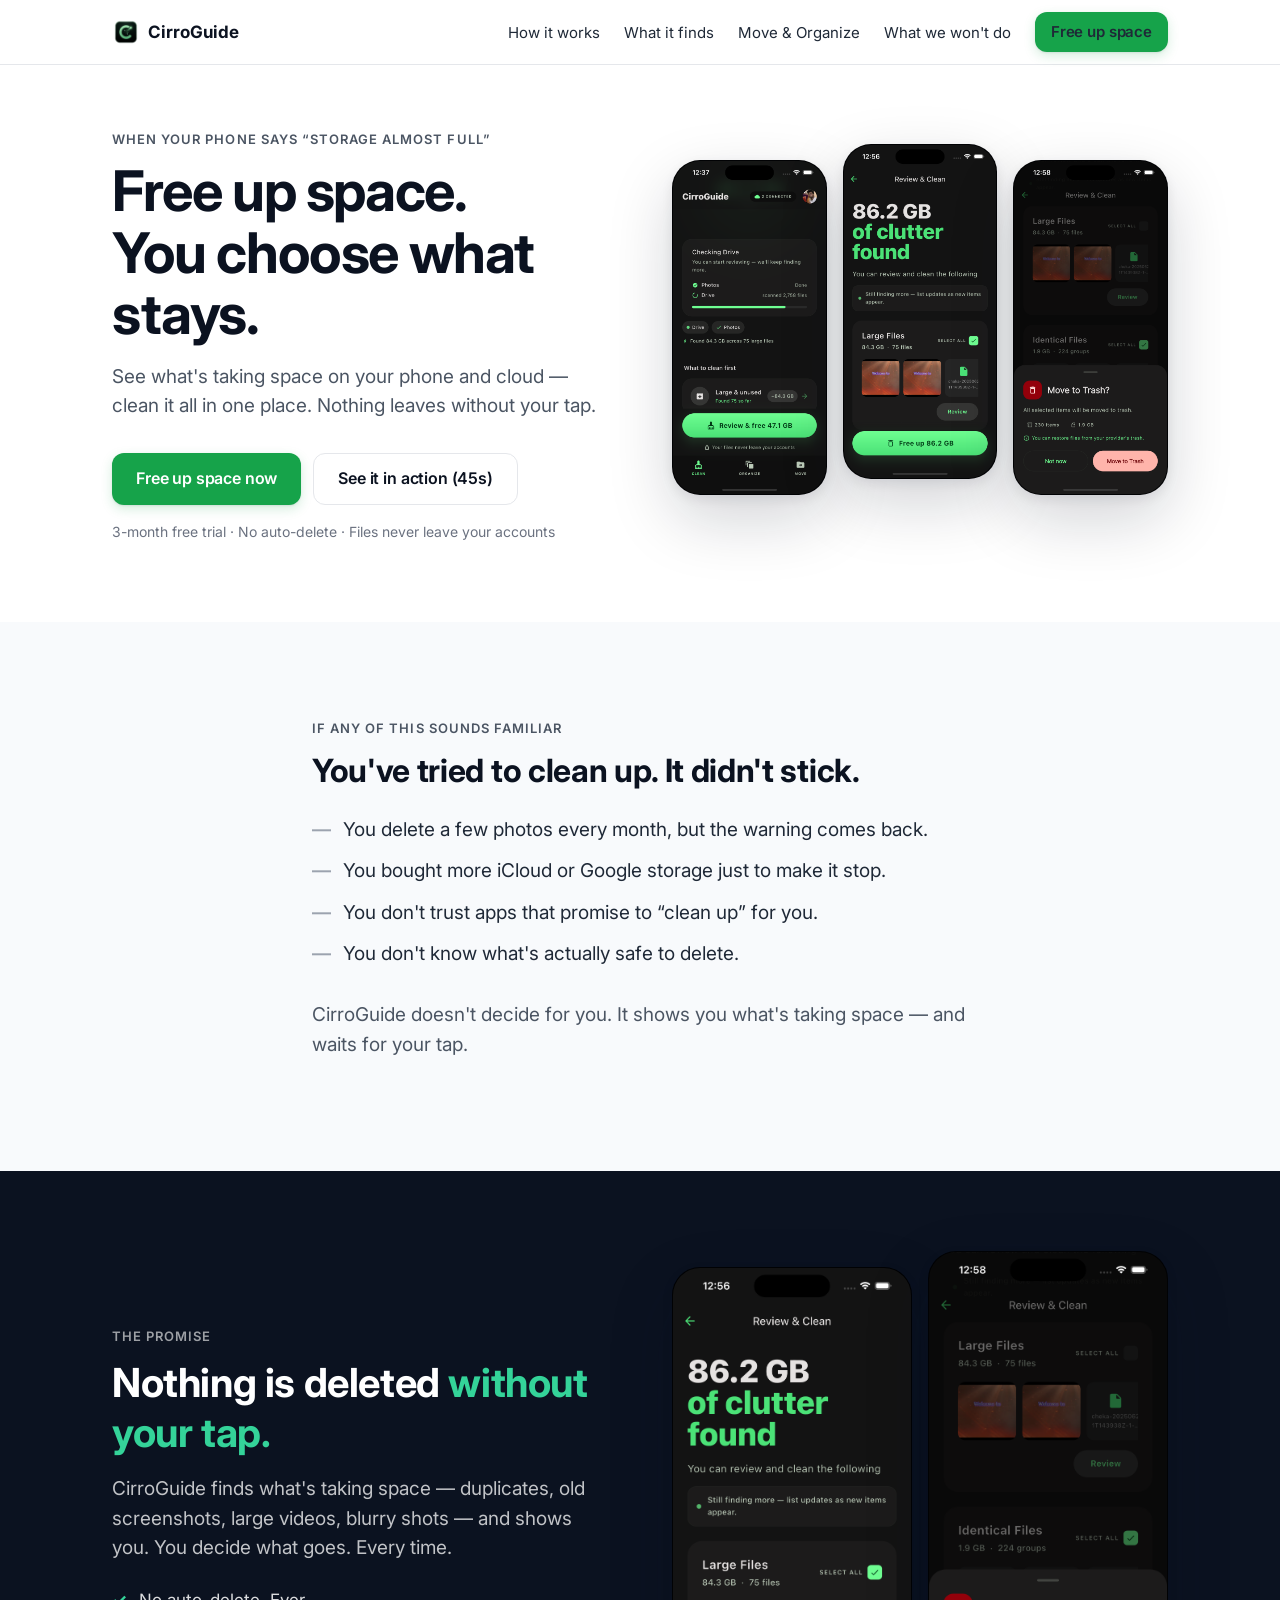
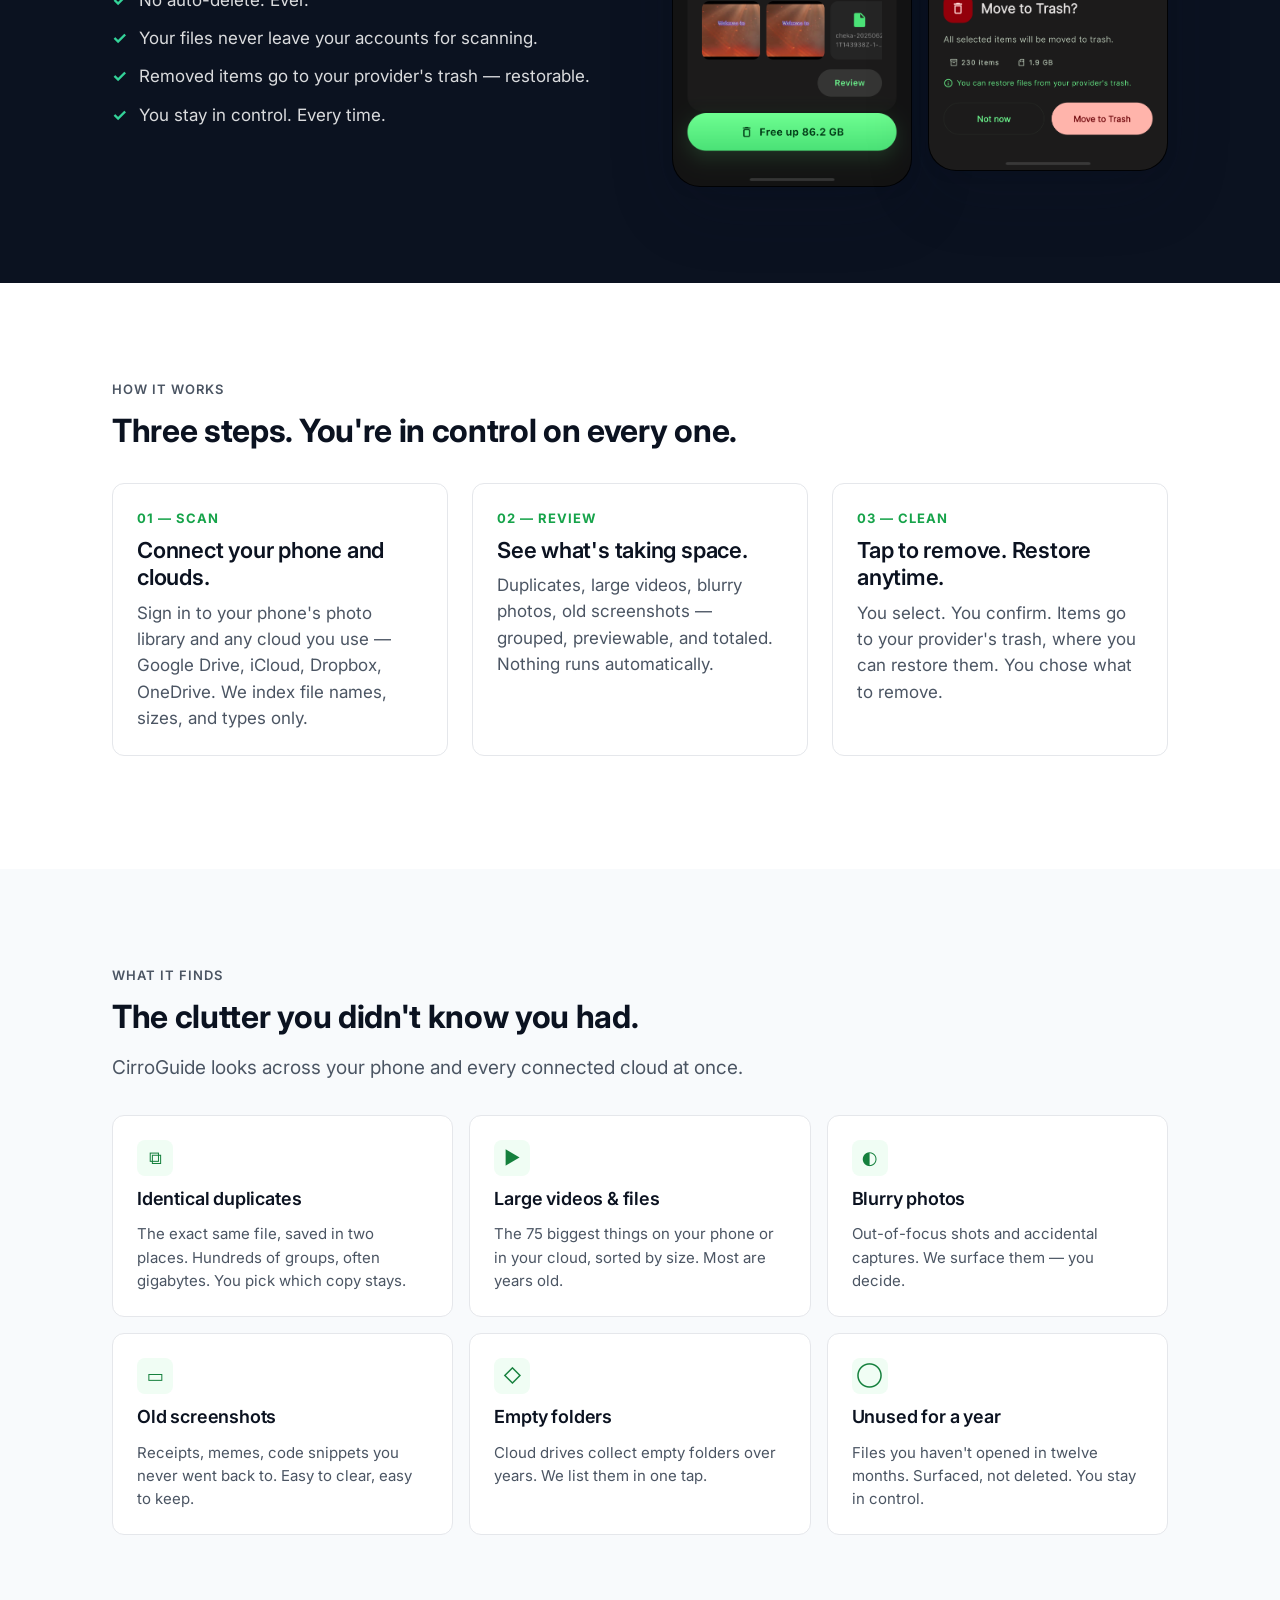
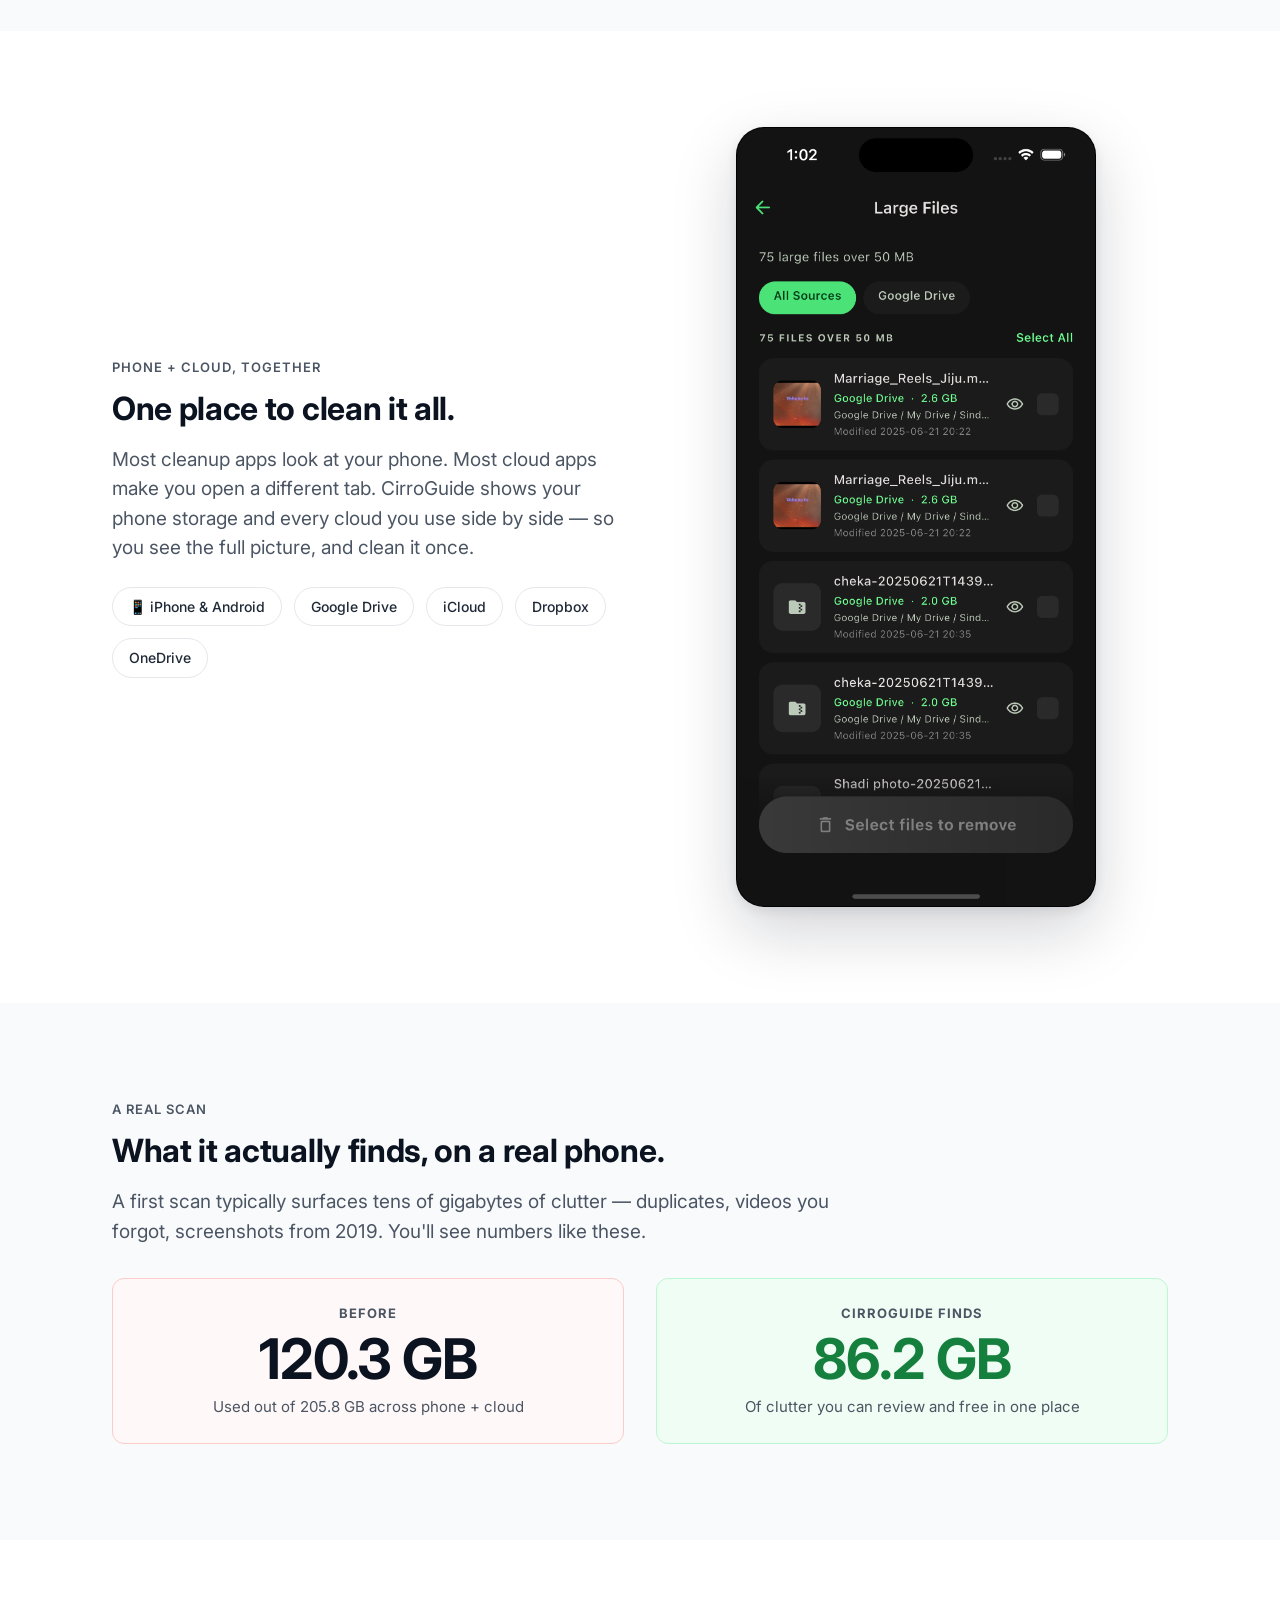
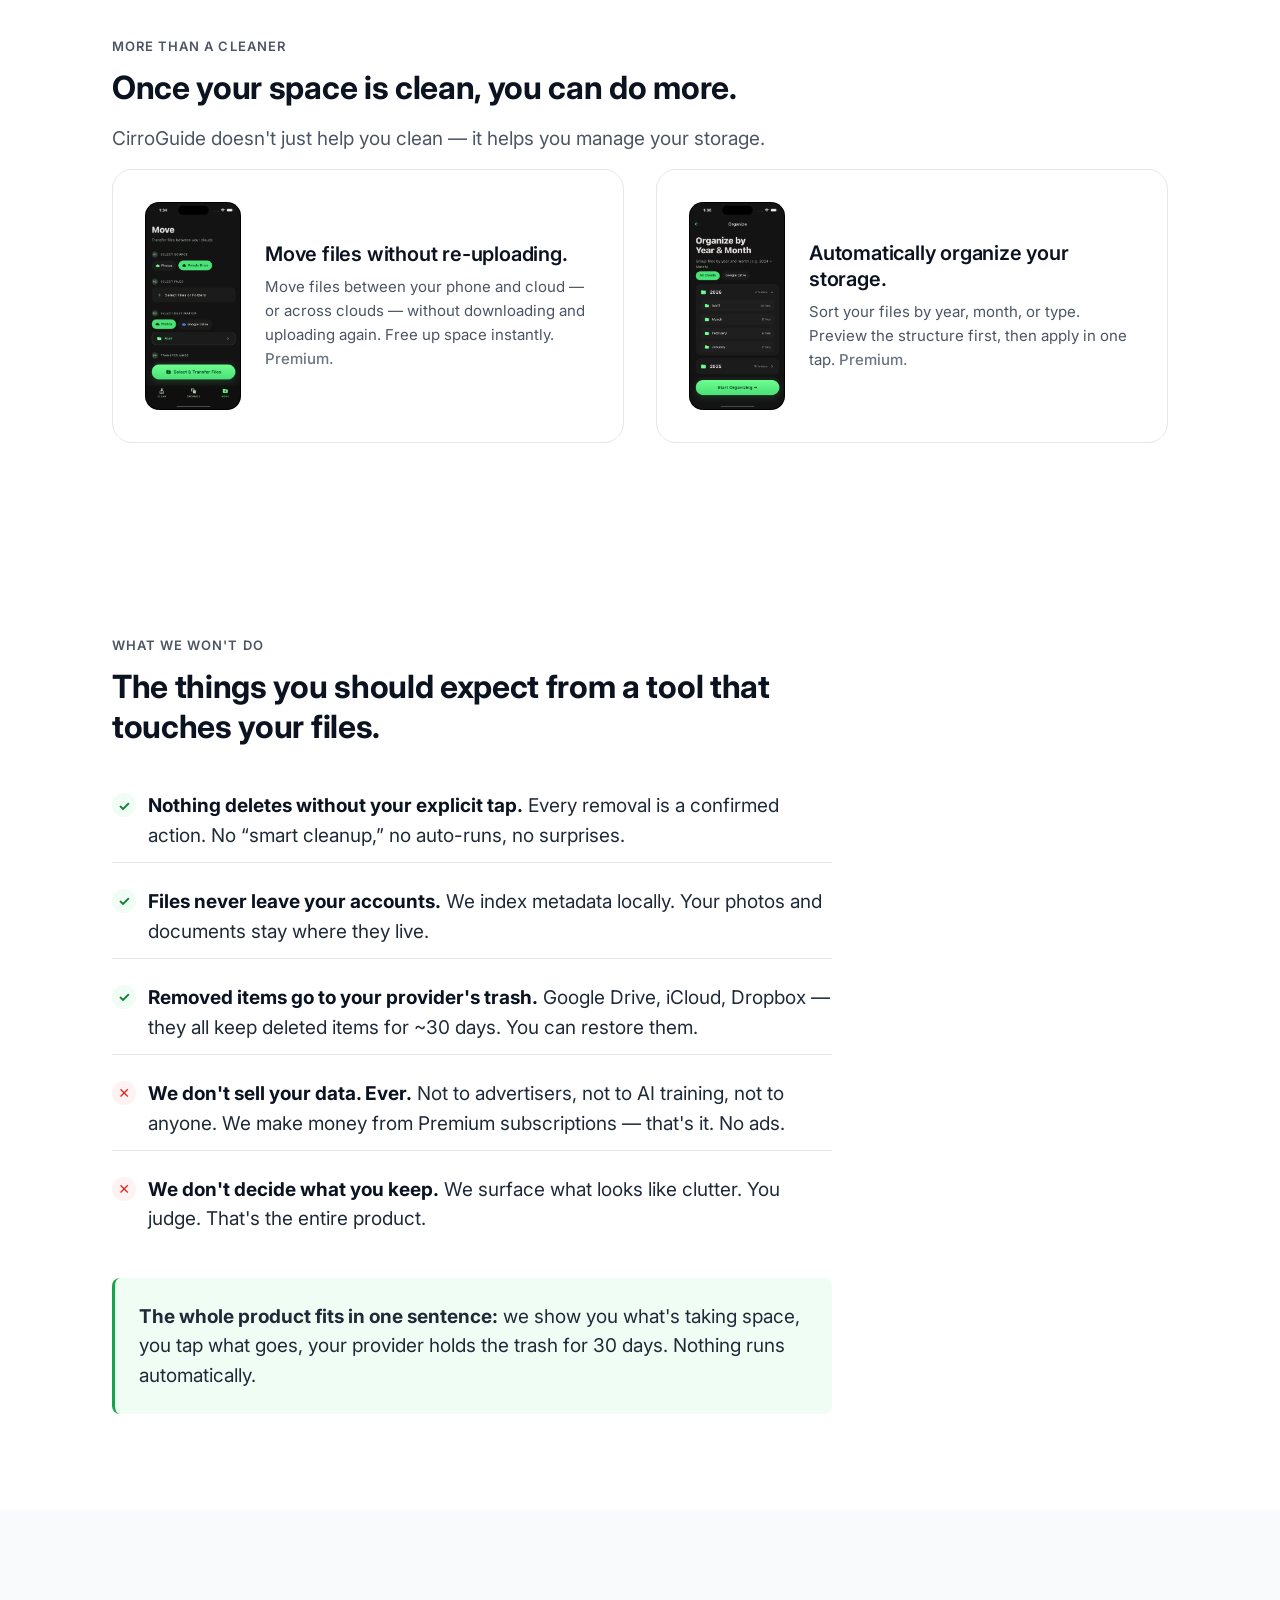
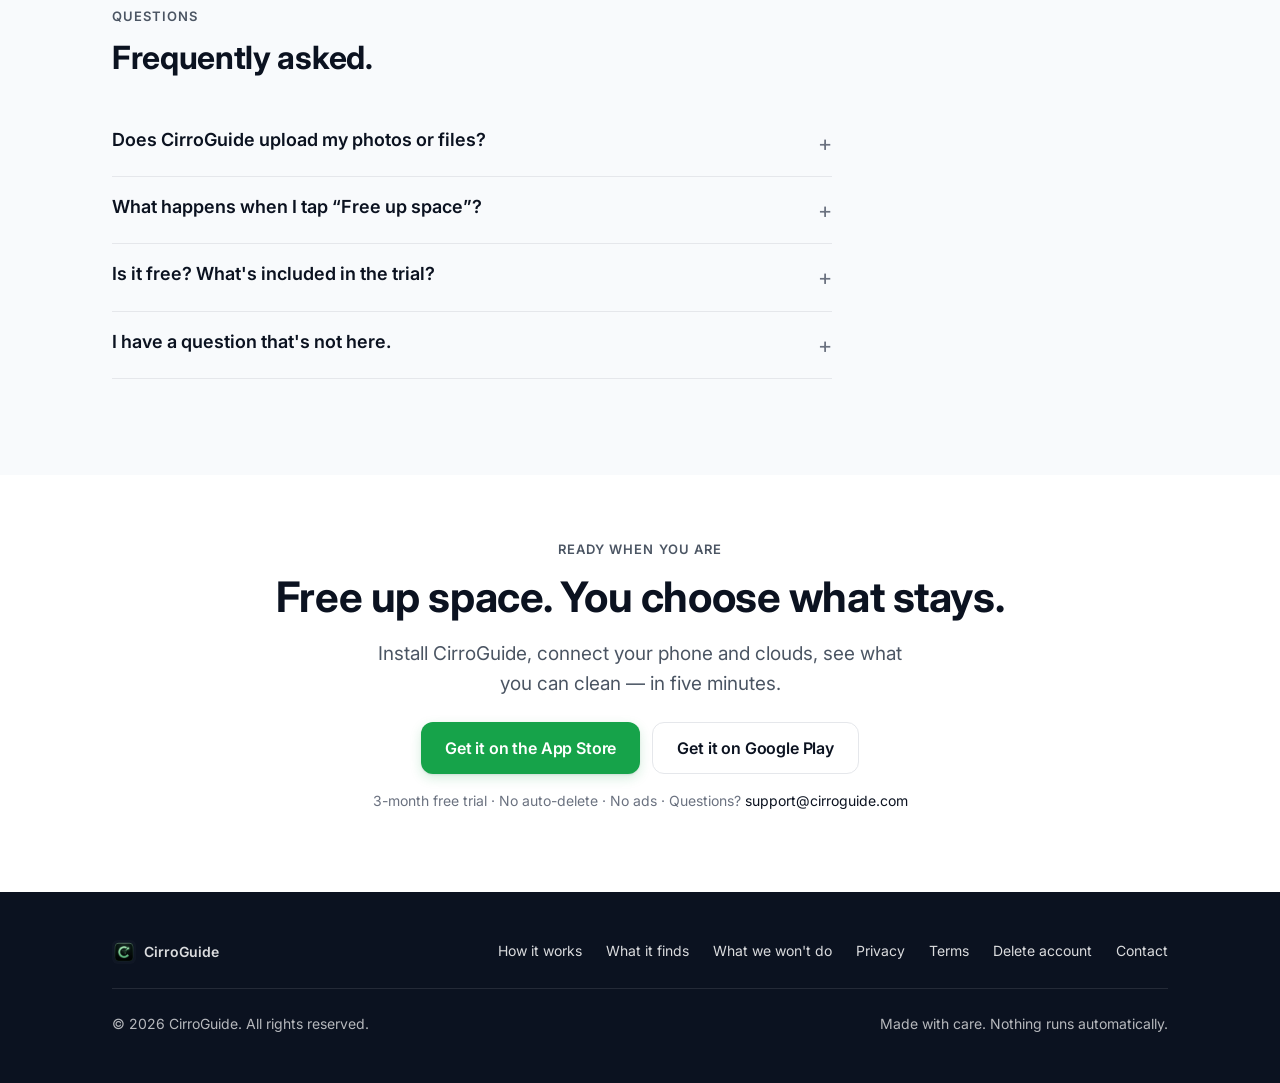
==== index.html @ 8215fea0 "Refine §6.6: lighter, calmer, natural product extension - New heading: 'Once your space is clean, yo" ====
<!DOCTYPE html>
<html lang="en">
<head>
  <meta charset="UTF-8" />
  <meta name="viewport" content="width=device-width, initial-scale=1.0" />
  <title>CirroGuide — Free up space. You choose what stays.</title>
  <meta name="description" content="See what's taking space on your phone and cloud — clean it all in one place. Nothing leaves without your tap." />
  <meta name="theme-color" content="#0B1220" />

  <!-- Open Graph -->
  <meta property="og:title" content="CirroGuide — Free up space. You choose what stays." />
  <meta property="og:description" content="See what's taking space on your phone and cloud — clean it all in one place. Nothing leaves without your tap." />
  <meta property="og:image" content="https://www.cirroguide.com/icon-512.png?v=2" />
  <meta property="og:url" content="https://www.cirroguide.com/" />
  <meta property="og:type" content="website" />
  <meta name="twitter:card" content="summary_large_image" />

  <link rel="icon" type="image/png" href="./icon-512.png?v=2" />
  <link rel="apple-touch-icon" href="./apple-touch-icon.png?v=2" />

  <!-- Fonts: Inter only, with system fallback -->
  <link rel="preconnect" href="https://fonts.googleapis.com" />
  <link rel="preconnect" href="https://fonts.gstatic.com" crossorigin />
  <link rel="stylesheet" href="https://fonts.googleapis.com/css2?family=Inter:wght@400;500;600;700&display=swap" />

  <link rel="stylesheet" href="./styles.css" />
  <link rel="preload" as="image" href="./assets/screens/03_ios_review_clean.png" />
</head>
<body>

  <!-- ============== NAV ============== -->
  <header class="nav">
    <div class="container nav__inner">
      <a href="./" class="nav__brand" aria-label="CirroGuide home">
        <img src="./icon-512.png?v=2" alt="" />
        CirroGuide
      </a>
      <nav aria-label="Primary">
        <ul class="nav__links">
          <li><a href="#how" class="hide-mobile">How it works</a></li>
          <li><a href="#features" class="hide-mobile">What it finds</a></li>            <li><a href="#more" class="hide-mobile">Move &amp; Organize</a></li>          <li><a href="#wontdo" class="hide-mobile">What we won't do</a></li>
          <li><a href="#download" class="btn btn--primary nav__cta">Free up space</a></li>
        </ul>
      </nav>
    </div>
  </header>

  <main>

    <!-- ============== §1 HERO ============== -->
    <section class="section hero">
      <div class="container hero__grid">
        <div class="hero__copy">
          <div class="eyebrow">When your phone says “Storage Almost Full”</div>
          <h1>Free up space.<br />You choose what stays.</h1>
          <p class="hero__sub">See what's taking space on your phone and cloud — clean it all in one place. Nothing leaves without your tap.</p>
          <div class="hero__cta">
            <a href="#download" class="btn btn--primary">Free up space now</a>
            <a href="#how" class="btn btn--ghost">See it in action (45s)</a>
          </div>
          <p class="hero__micro">3-month free trial · No auto-delete · Files never leave your accounts</p>
        </div>

        <div class="phones" aria-hidden="true">
          <div class="phone phone--lift">
            <img src="./assets/screens/01_home_scanning.png" alt="" loading="eager" decoding="async" />
          </div>
          <div class="phone phone--lift2">
            <img src="./assets/screens/03_ios_review_clean.png" alt="" loading="eager" decoding="async" />
          </div>
          <div class="phone phone--lift">
            <img src="./assets/screens/04_ios_confirm_trash.png" alt="" loading="lazy" decoding="async" />
          </div>
        </div>
      </div>
    </section>

    <!-- ============== §2 PROBLEM MIRROR ============== -->
    <section class="section section--tint problem">
      <div class="container read">
        <div class="eyebrow">If any of this sounds familiar</div>
        <h2>You've tried to clean up. It didn't stick.</h2>
        <ul>
          <li>You delete a few photos every month, but the warning comes back.</li>
          <li>You bought more iCloud or Google storage just to make it stop.</li>
          <li>You don't trust apps that promise to “clean up” for you.</li>
          <li>You don't know what's actually safe to delete.</li>
        </ul>
        <p class="lede" style="margin-top: var(--s-8);">CirroGuide doesn't decide for you. It shows you what's taking space — and waits for your tap.</p>
      </div>
    </section>

    <!-- ============== §3 PROMISE (DARK) ============== -->
    <section class="section section--dark promise">
      <div class="container promise__grid">
        <div>
          <div class="eyebrow" style="color: rgba(255,255,255,.6);">The promise</div>
          <h2>Nothing is deleted <span class="accent">without your tap.</span></h2>
          <p class="lede" style="color: rgba(255,255,255,.75);">CirroGuide finds what's taking space — duplicates, old screenshots, large videos, blurry shots — and shows you. You decide what goes. Every time.</p>
          <ul class="promise__list">
            <li>No auto-delete. Ever.</li>
            <li>Your files never leave your accounts for scanning.</li>
            <li>Removed items go to your provider's trash — restorable.</li>
            <li>You stay in control. Every time.</li>
          </ul>
        </div>
        <div class="phones" aria-hidden="true" style="grid-template-columns: 1fr 1fr;">
          <div class="phone">
            <img src="./assets/screens/03_ios_review_clean.png" alt="" loading="lazy" decoding="async" />
          </div>
          <div class="phone phone--lift">
            <img src="./assets/screens/04_ios_confirm_trash.png" alt="" loading="lazy" decoding="async" />
          </div>
        </div>
      </div>
    </section>

    <!-- ============== §4 HOW IT WORKS ============== -->
    <section class="section" id="how">
      <div class="container">
        <div class="read">
          <div class="eyebrow">How it works</div>
          <h2>Three steps. You're in control on every one.</h2>
        </div>
        <ol class="steps" style="list-style: none; padding: 0;">
          <li class="step">
            <div class="step__num">01 — SCAN</div>
            <h3>Connect your phone and clouds.</h3>
            <p>Sign in to your phone's photo library and any cloud you use — Google Drive, iCloud, Dropbox, OneDrive. We index file names, sizes, and types only.</p>
          </li>
          <li class="step">
            <div class="step__num">02 — REVIEW</div>
            <h3>See what's taking space.</h3>
            <p>Duplicates, large videos, blurry photos, old screenshots — grouped, previewable, and totaled. Nothing runs automatically.</p>
          </li>
          <li class="step">
            <div class="step__num">03 — CLEAN</div>
            <h3>Tap to remove. Restore anytime.</h3>
            <p>You select. You confirm. Items go to your provider's trash, where you can restore them. You chose what to remove.</p>
          </li>
        </ol>
      </div>
    </section>

    <!-- ============== §5 WHAT IT FINDS ============== -->
    <section class="section section--tint" id="features">
      <div class="container">
        <div class="read">
          <div class="eyebrow">What it finds</div>
          <h2>The clutter you didn't know you had.</h2>
          <p class="lede">CirroGuide looks across your phone and every connected cloud at once.</p>
        </div>
        <div class="features">
          <div class="feature">
            <div class="feature__icon" aria-hidden="true">⧉</div>
            <h3>Identical duplicates</h3>
            <p>The exact same file, saved in two places. Hundreds of groups, often gigabytes. You pick which copy stays.</p>
          </div>
          <div class="feature">
            <div class="feature__icon" aria-hidden="true">▶</div>
            <h3>Large videos &amp; files</h3>
            <p>The 75 biggest things on your phone or in your cloud, sorted by size. Most are years old.</p>
          </div>
          <div class="feature">
            <div class="feature__icon" aria-hidden="true">◐</div>
            <h3>Blurry photos</h3>
            <p>Out-of-focus shots and accidental captures. We surface them — you decide.</p>
          </div>
          <div class="feature">
            <div class="feature__icon" aria-hidden="true">▭</div>
            <h3>Old screenshots</h3>
            <p>Receipts, memes, code snippets you never went back to. Easy to clear, easy to keep.</p>
          </div>
          <div class="feature">
            <div class="feature__icon" aria-hidden="true">◇</div>
            <h3>Empty folders</h3>
            <p>Cloud drives collect empty folders over years. We list them in one tap.</p>
          </div>
          <div class="feature">
            <div class="feature__icon" aria-hidden="true">◯</div>
            <h3>Unused for a year</h3>
            <p>Files you haven't opened in twelve months. Surfaced, not deleted. You stay in control.</p>
          </div>
        </div>
      </div>
    </section>

    <!-- ============== §6 ONE PLACE ============== -->
    <section class="section" id="oneplace">
      <div class="container oneplace__grid">
        <div>
          <div class="eyebrow">Phone + cloud, together</div>
          <h2>One place to clean it all.</h2>
          <p class="lede">Most cleanup apps look at your phone. Most cloud apps make you open a different tab. CirroGuide shows your phone storage and every cloud you use side by side — so you see the full picture, and clean it once.</p>
          <ul class="providers" aria-label="Supported providers">
            <li>📱 iPhone &amp; Android</li>
            <li>Google Drive</li>
            <li>iCloud</li>
            <li>Dropbox</li>
            <li>OneDrive</li>
          </ul>
        </div>
        <div class="phone" style="max-width: 360px; margin: 0 auto;">
          <img src="./assets/screens/06_ios_large_files.png" alt="CirroGuide showing large files across Google Drive and other sources" loading="lazy" decoding="async" />
        </div>
      </div>
    </section>

    <!-- ============== §6.5 BEFORE / AFTER (Clean proof) ============== -->
    <section class="section section--tint">
      <div class="container">
        <div class="read">
          <div class="eyebrow">A real scan</div>
          <h2>What it actually finds, on a real phone.</h2>
          <p class="lede">A first scan typically surfaces tens of gigabytes of clutter — duplicates, videos you forgot, screenshots from 2019. You'll see numbers like these.</p>
        </div>
        <div class="compare">
          <div class="compare__card compare__card--before">
            <div class="compare__label">Before</div>
            <div class="compare__big">120.3 GB</div>
            <p>Used out of 205.8 GB across phone + cloud</p>
          </div>
          <div class="compare__card compare__card--after">
            <div class="compare__label">CirroGuide finds</div>
            <div class="compare__big">86.2 GB</div>
            <p>Of clutter you can review and free in one place</p>
          </div>
        </div>
      </div>
    </section>

    <!-- ============== §6.6 MORE THAN A CLEANER ============== -->
    <section class="section morethan" id="more">
      <div class="container">
        <div class="read">
          <div class="eyebrow">More than a cleaner</div>
          <h2>Once your space is clean, you can do more.</h2>
          <p class="lede">CirroGuide doesn't just help you clean — it helps you manage your storage.</p>
        </div>
        <div class="morethan__grid">

          <article class="morethan__card">
            <div class="morethan__phone" aria-hidden="true">
              <img src="./assets/screens/07_ios_move_wizard.png" alt="" loading="lazy" decoding="async" />
            </div>
            <div class="morethan__body">
              <h3>Move files without re-uploading.</h3>
              <p>Move files between your phone and cloud — or across clouds — without downloading and uploading again. Free up space instantly. <em class="muted">Premium.</em></p>
            </div>
          </article>

          <article class="morethan__card">
            <div class="morethan__phone" aria-hidden="true">
              <img src="./assets/screens/09_ios_organize_detail.png" alt="" loading="lazy" decoding="async" />
            </div>
            <div class="morethan__body">
              <h3>Automatically organize your storage.</h3>
              <p>Sort your files by year, month, or type. Preview the structure first, then apply in one tap. <em class="muted">Premium.</em></p>
            </div>
          </article>

        </div>
      </div>
    </section>

    <!-- ============== §7 WHAT WE WON'T DO ============== -->
    <section class="section" id="wontdo">
      <div class="container">
        <div class="read">
          <div class="eyebrow">What we won't do</div>
          <h2>The things you should expect from a tool that touches your files.</h2>
        </div>
        <div class="wontdo">
          <div class="wontdo__row">
            <span class="wontdo__mark wontdo__mark--check" aria-hidden="true">✓</span>
            <div><strong>Nothing deletes without your explicit tap.</strong> Every removal is a confirmed action. No “smart cleanup,” no auto-runs, no surprises.</div>
          </div>
          <div class="wontdo__row">
            <span class="wontdo__mark wontdo__mark--check" aria-hidden="true">✓</span>
            <div><strong>Files never leave your accounts.</strong> We index metadata locally. Your photos and documents stay where they live.</div>
          </div>
          <div class="wontdo__row">
            <span class="wontdo__mark wontdo__mark--check" aria-hidden="true">✓</span>
            <div><strong>Removed items go to your provider's trash.</strong> Google Drive, iCloud, Dropbox — they all keep deleted items for ~30 days. You can restore them.</div>
          </div>
          <div class="wontdo__row">
            <span class="wontdo__mark wontdo__mark--cross" aria-hidden="true">✕</span>
            <div><strong>We don't sell your data. Ever.</strong> Not to advertisers, not to AI training, not to anyone. We make money from Premium subscriptions — that's it. No ads.</div>
          </div>
          <div class="wontdo__row">
            <span class="wontdo__mark wontdo__mark--cross" aria-hidden="true">✕</span>
            <div><strong>We don't decide what you keep.</strong> We surface what looks like clutter. You judge. That's the entire product.</div>
          </div>
        </div>

        <div class="reinforce">
          <strong>The whole product fits in one sentence:</strong>
          we show you what's taking space, you tap what goes, your provider holds the trash for 30 days. Nothing runs automatically.
        </div>
      </div>
    </section>

    <!-- ============== §8 FAQ ============== -->
    <section class="section section--tint">
      <div class="container">
        <div class="read">
          <div class="eyebrow">Questions</div>
          <h2>Frequently asked.</h2>
        </div>
        <div class="faq">
          <details>
            <summary>Does CirroGuide upload my photos or files?</summary>
            <div class="faq__answer">
              <p>No. We read file names, sizes, dates, and content hashes only — locally on your device. Your photos and documents never leave your phone or your cloud accounts for our servers.</p>
            </div>
          </details>
          <details>
            <summary>What happens when I tap “Free up space”?</summary>
            <div class="faq__answer">
              <p>We move the items you selected to your provider's trash — Google Drive trash, iCloud Recently Deleted, Dropbox deleted files. You confirm before anything moves. You can restore items from your provider's trash for about 30 days.</p>
            </div>
          </details>
          <details>
            <summary>Is it free? What's included in the trial?</summary>
            <div class="faq__answer">
              <p>CirroGuide is free to install and includes a <strong>3-month trial with full access to everything</strong> — Clean, Organize, and Move. After the trial, cleanup, organize, and move features require a Premium plan. No ads — ever.</p>
            </div>
          </details>
          <details>
            <summary>I have a question that's not here.</summary>
            <div class="faq__answer">
              <p>Email us at <a href="mailto:support@cirroguide.com">support@cirroguide.com</a>. A real person reads every message — usually replies within a day.</p>
            </div>
          </details>
        </div>
      </div>
    </section>

    <!-- ============== FINAL CTA ============== -->
    <section class="finalcta" id="download">
      <div class="container">
        <div class="eyebrow">Ready when you are</div>
        <h2>Free up space. You choose what stays.</h2>
        <p class="lede" style="max-width: 560px; margin: 0 auto;">Install CirroGuide, connect your phone and clouds, see what you can clean — in five minutes.</p>
        <div class="finalcta__buttons">
          <a href="#" class="btn btn--primary" aria-label="Get it on the App Store">Get it on the App Store</a>
          <a href="#" class="btn btn--ghost" aria-label="Get it on Google Play">Get it on Google Play</a>
        </div>
        <p class="finalcta__micro">3-month free trial · No auto-delete · No ads · Questions? <a href="mailto:support@cirroguide.com">support@cirroguide.com</a></p>
      </div>
    </section>

  </main>

  <!-- ============== FOOTER ============== -->
  <footer class="footer">
    <div class="container">
      <div class="footer__top">
        <a href="./" class="footer__brand">
          <img src="./icon-512.png?v=2" alt="" />
          CirroGuide
        </a>
        <ul class="footer__links">
          <li><a href="#how">How it works</a></li>
          <li><a href="#features">What it finds</a></li>
          <li><a href="#wontdo">What we won't do</a></li>
          <li><a href="./privacy.html">Privacy</a></li>
          <li><a href="./terms.html">Terms</a></li>
          <li><a href="./delete-account.html">Delete account</a></li>
          <li><a href="mailto:support@cirroguide.com">Contact</a></li>
        </ul>
      </div>
      <div class="footer__bottom">
        <span>© <span id="year">2026</span> CirroGuide. All rights reserved.</span>
        <span>Made with care. Nothing runs automatically.</span>
      </div>
    </div>
  </footer>

  <script>
    // Year
    document.getElementById('year').textContent = new Date().getFullYear();

    // Fade-in on scroll (respects prefers-reduced-motion via CSS)
    if (!window.matchMedia('(prefers-reduced-motion: reduce)').matches && 'IntersectionObserver' in window) {
      const io = new IntersectionObserver((entries) => {
        entries.forEach(e => {
          if (e.isIntersecting) {
            e.target.classList.add('in');
            io.unobserve(e.target);
          }
        });
      }, { threshold: 0.12 });
      document.querySelectorAll('.section, .step, .feature, .compare__card').forEach(el => {
        el.classList.add('fade-in');
        io.observe(el);
      });
    }
  </script>
</body>
</html>
---- styles.css ----
/* =========================================================
   CirroGuide — landing page
   Design system locked in Phase 4 (Track A).
   ========================================================= */

/* ---------- 1. Tokens ---------- */
:root {
  /* Color */
  --ink-900:   #0B1220;
  --ink-700:   #1F2937;
  --ink-500:   #4B5563;
  --ink-400:   #6B7280;
  --ink-300:   #9CA3AF;
  --line:      #E5E7EB;
  --paper:     #FFFFFF;
  --paper-tint:#F8FAFC;
  --green-600: #16A34A;
  --green-700: #15803D;
  --green-50:  #F0FDF4;
  --red-500:   #DC2626;
  --red-50:    #FEF2F2;

  /* Spacing scale (8px base) */
  --s-1: 4px;
  --s-2: 8px;
  --s-3: 12px;
  --s-4: 16px;
  --s-6: 24px;
  --s-8: 32px;
  --s-12: 48px;
  --s-16: 64px;
  --s-24: 96px;
  --s-32: 128px;
  --s-40: 160px;

  /* Containers */
  --container: 1120px;
  --container-read: 720px;
  --container-hero: 560px;

  /* Type scale */
  --fs-eyebrow: 13px;
  --fs-body:    17px;
  --fs-lede:    19px;
  --fs-h3:      22px;
  --fs-h2:      32px;
  --fs-h1:      56px;
  --lh-tight:   1.1;
  --lh-snug:    1.25;
  --lh-normal:  1.55;

  /* Radius / shadow / motion */
  --radius-sm: 8px;
  --radius:    12px;
  --radius-lg: 20px;
  --shadow-card:  0 1px 2px rgba(11,18,32,.04), 0 8px 24px rgba(11,18,32,.06);
  --shadow-phone: 0 24px 64px rgba(11,18,32,.18), 0 4px 12px rgba(11,18,32,.08);
  --motion: 200ms cubic-bezier(.2,.7,.2,1);
}

/* ---------- 2. Reset & base ---------- */
*,*::before,*::after { box-sizing: border-box; }
html { -webkit-text-size-adjust: 100%; scroll-behavior: smooth; }
body {
  margin: 0;
  font-family: 'Inter', -apple-system, BlinkMacSystemFont, 'Segoe UI', Roboto, system-ui, sans-serif;
  font-size: var(--fs-body);
  line-height: var(--lh-normal);
  color: var(--ink-700);
  background: var(--paper);
  -webkit-font-smoothing: antialiased;
  -moz-osx-font-smoothing: grayscale;
  text-rendering: optimizeLegibility;
}
img, svg { max-width: 100%; display: block; }
a { color: var(--ink-900); text-decoration: none; }
a:hover { color: var(--green-700); }
button { font: inherit; cursor: pointer; border: 0; background: transparent; }

h1, h2, h3, h4 {
  color: var(--ink-900);
  margin: 0 0 var(--s-4);
  letter-spacing: -0.01em;
}
h1 { font-size: clamp(40px, 6vw, var(--fs-h1)); line-height: var(--lh-tight); letter-spacing: -0.025em; font-weight: 700; }
h2 { font-size: clamp(26px, 3.6vw, var(--fs-h2)); line-height: var(--lh-snug); font-weight: 700; }
h3 { font-size: var(--fs-h3); line-height: var(--lh-snug); font-weight: 600; }
p  { margin: 0 0 var(--s-4); }

.eyebrow {
  font-size: var(--fs-eyebrow);
  font-weight: 600;
  letter-spacing: 0.08em;
  text-transform: uppercase;
  color: var(--ink-500);
  margin-bottom: var(--s-3);
}

/* ---------- 3. Layout primitives ---------- */
.container {
  width: 100%;
  max-width: var(--container);
  margin: 0 auto;
  padding: 0 var(--s-6);
}
@media (min-width: 768px) { .container { padding: 0 var(--s-8); } }

.section { padding: var(--s-16) 0; }
@media (min-width: 768px) { .section { padding: var(--s-24) 0; } }

.section--tight { padding: var(--s-12) 0; }
.section--dark  { background: var(--ink-900); color: #fff; }
.section--dark h2, .section--dark h3 { color: #fff; }
.section--tint  { background: var(--paper-tint); }

.read { max-width: var(--container-read); }
.lede { font-size: var(--fs-lede); color: var(--ink-500); }

/* ---------- 4. Buttons ---------- */
.btn {
  display: inline-flex;
  align-items: center;
  justify-content: center;
  gap: var(--s-2);
  height: 52px;
  padding: 0 var(--s-6);
  border-radius: var(--radius);
  font-weight: 600;
  font-size: 16px;
  letter-spacing: -0.01em;
  transition: transform var(--motion), background var(--motion), box-shadow var(--motion);
  white-space: nowrap;
}
.btn:active { transform: translateY(1px); }
.btn--primary {
  background: var(--green-600);
  color: #fff;
  box-shadow: 0 1px 2px rgba(11,18,32,.08), 0 4px 12px rgba(22,163,74,.18);
}
.btn--primary:hover { background: var(--green-700); color: #fff; }
.btn--ghost {
  background: transparent;
  color: var(--ink-900);
  border: 1px solid var(--line);
}
.btn--ghost:hover { background: var(--paper-tint); }
.section--dark .btn--ghost { color: #fff; border-color: rgba(255,255,255,.25); }
.section--dark .btn--ghost:hover { background: rgba(255,255,255,.06); }

/* ---------- 5. Nav ---------- */
.nav {
  position: sticky;
  top: 0;
  z-index: 50;
  background: rgba(255,255,255,0.85);
  backdrop-filter: saturate(140%) blur(10px);
  -webkit-backdrop-filter: saturate(140%) blur(10px);
  border-bottom: 1px solid var(--line);
}
.nav__inner {
  height: 64px;
  display: flex;
  align-items: center;
  justify-content: space-between;
  gap: var(--s-6);
}
.nav__brand {
  display: flex;
  align-items: center;
  gap: var(--s-2);
  font-weight: 700;
  font-size: 17px;
  color: var(--ink-900);
}
.nav__brand img { width: 28px; height: 28px; border-radius: 8px; }
.nav__links { display: flex; align-items: center; gap: var(--s-6); list-style: none; margin: 0; padding: 0; }
.nav__links a { font-size: 15px; color: var(--ink-700); }
.nav__links a:hover { color: var(--ink-900); }
.nav__cta { height: 40px; padding: 0 var(--s-4); font-size: 14px; }
@media (max-width: 720px) {
  .nav__links .hide-mobile { display: none; }
}

/* ---------- 6. Hero (§1) ---------- */
.hero { padding-top: var(--s-12); padding-bottom: var(--s-12); }
@media (min-width: 768px) { .hero { padding-top: var(--s-16); padding-bottom: var(--s-16); } }
.hero__grid {
  display: grid;
  grid-template-columns: 1fr;
  gap: var(--s-12);
  align-items: center;
}
@media (min-width: 960px) {
  .hero__grid { grid-template-columns: minmax(0, 1fr) minmax(0, 1fr); gap: var(--s-16); }
}
.hero__copy { max-width: var(--container-hero); }
.hero h1 { margin-bottom: var(--s-4); }
.hero__sub { font-size: var(--fs-lede); color: var(--ink-500); margin-bottom: var(--s-8); }
.hero__cta { display: flex; flex-wrap: wrap; gap: var(--s-3); margin-bottom: var(--s-4); }
.hero__micro { font-size: 14px; color: var(--ink-400); }

/* Phone frame stack */
.phones {
  display: grid;
  grid-template-columns: 1fr 1fr 1fr;
  gap: var(--s-4);
  align-items: end;
}
.phone {
  border-radius: 28px;
  overflow: hidden;
  background: #000;
  box-shadow: var(--shadow-phone);
  border: 1px solid rgba(11,18,32,.12);
  aspect-ratio: 9 / 19.5;
}
.phone img { width: 100%; height: 100%; object-fit: cover; }
.phone--lift  { transform: translateY(-16px); }
.phone--lift2 { transform: translateY(-32px); }
@media (max-width: 640px) {
  .phones { grid-template-columns: 1fr; gap: var(--s-6); max-width: 280px; margin: 0 auto; }
  .phone--lift, .phone--lift2 { transform: none; }
}

/* ---------- 7. Problem mirror (§2) ---------- */
.problem ul {
  list-style: none;
  padding: 0;
  margin: var(--s-6) 0 0;
  display: grid;
  gap: var(--s-3);
}
.problem li {
  display: flex;
  gap: var(--s-3);
  font-size: var(--fs-lede);
  color: var(--ink-700);
  align-items: flex-start;
}
.problem li::before {
  content: "—";
  color: var(--ink-300);
  flex-shrink: 0;
  font-weight: 600;
}

/* ---------- 8. Promise dark band (§3) ---------- */
.promise__grid {
  display: grid;
  grid-template-columns: 1fr;
  gap: var(--s-12);
  align-items: center;
}
@media (min-width: 960px) {
  .promise__grid { grid-template-columns: minmax(0,1fr) minmax(0,1fr); gap: var(--s-16); }
}
.promise h2 { font-size: clamp(28px, 4vw, 40px); }
.promise .accent { color: #34D399; }
.promise__list { list-style: none; padding: 0; margin: var(--s-6) 0 0; display: grid; gap: var(--s-3); }
.promise__list li { color: rgba(255,255,255,.85); display: flex; gap: var(--s-3); }
.promise__list li::before {
  content: "✓";
  color: #34D399;
  font-weight: 700;
  flex-shrink: 0;
}

/* ---------- 9. How it works (§4) ---------- */
.steps {
  display: grid;
  grid-template-columns: 1fr;
  gap: var(--s-6);
  margin-top: var(--s-8);
}
@media (min-width: 768px) { .steps { grid-template-columns: repeat(3, 1fr); } }
.step {
  background: var(--paper);
  border: 1px solid var(--line);
  border-radius: var(--radius);
  padding: var(--s-6);
}
.step__num {
  font-size: 13px;
  font-weight: 700;
  color: var(--green-600);
  letter-spacing: 0.08em;
  margin-bottom: var(--s-2);
}
.step h3 { margin-bottom: var(--s-2); }
.step p { color: var(--ink-500); margin: 0; }

/* ---------- 10. Feature cards (§5) ---------- */
.features {
  display: grid;
  grid-template-columns: 1fr;
  gap: var(--s-4);
  margin-top: var(--s-8);
}
@media (min-width: 720px) { .features { grid-template-columns: repeat(2, 1fr); } }
@media (min-width: 1000px){ .features { grid-template-columns: repeat(3, 1fr); } }
.feature {
  background: var(--paper);
  border: 1px solid var(--line);
  border-radius: var(--radius);
  padding: var(--s-6);
  display: flex;
  flex-direction: column;
  gap: var(--s-3);
}
.feature__icon {
  width: 36px; height: 36px;
  display: inline-flex; align-items: center; justify-content: center;
  background: var(--green-50); color: var(--green-700);
  border-radius: var(--radius-sm);
  font-size: 18px;
}
.feature h3 { margin: 0; font-size: 18px; }
.feature p { margin: 0; color: var(--ink-500); font-size: 15px; }

/* ---------- 11. One place (§6) ---------- */
.oneplace__grid {
  display: grid; grid-template-columns: 1fr; gap: var(--s-12); align-items: center;
}
@media (min-width: 960px) { .oneplace__grid { grid-template-columns: minmax(0,1fr) minmax(0,1fr); } }
.providers { list-style: none; padding: 0; margin: var(--s-6) 0 0; display: flex; gap: var(--s-3); flex-wrap: wrap; }
.providers li {
  display: inline-flex; align-items: center; gap: var(--s-2);
  padding: var(--s-2) var(--s-4);
  background: var(--paper);
  border: 1px solid var(--line);
  border-radius: 999px;
  font-size: 14px;
  color: var(--ink-700);
  font-weight: 500;
}

/* ---------- 12. Before / After (§6.5) ---------- */
.compare {
  display: grid;
  grid-template-columns: 1fr;
  gap: var(--s-6);
  margin-top: var(--s-8);
}
@media (min-width: 720px) { .compare { grid-template-columns: 1fr 1fr; gap: var(--s-8); } }
.compare__card {
  background: var(--paper);
  border: 1px solid var(--line);
  border-radius: var(--radius);
  padding: var(--s-6);
  text-align: center;
}
.compare__card--before { border-color: #FECACA; background: #FFF8F8; }
.compare__card--after  { border-color: #BBF7D0; background: #F0FDF4; }
.compare__label {
  font-size: 13px; font-weight: 700; letter-spacing: 0.08em; text-transform: uppercase;
  color: var(--ink-500); margin-bottom: var(--s-2);
}
.compare__big { font-size: clamp(36px, 6vw, 56px); font-weight: 700; line-height: 1; letter-spacing: -0.02em; color: var(--ink-900); margin-bottom: var(--s-2); }
.compare__card--after .compare__big { color: var(--green-700); }
.compare__card p { margin: 0; color: var(--ink-500); font-size: 15px; }

/* ---------- 13. Won't do (§7) ---------- */
.wontdo {
  display: grid;
  grid-template-columns: 1fr;
  gap: var(--s-3);
  margin-top: var(--s-8);
  max-width: var(--container-read);
}
.wontdo__row {
  display: grid;
  grid-template-columns: auto 1fr;
  gap: var(--s-3);
  align-items: flex-start;
  padding: var(--s-3) 0;
  border-bottom: 1px solid var(--line);
  font-size: var(--fs-lede);
}
.wontdo__row:last-child { border-bottom: 0; }
.wontdo__mark {
  width: 24px; height: 24px;
  display: inline-flex; align-items: center; justify-content: center;
  border-radius: 999px;
  font-size: 14px; font-weight: 700;
  flex-shrink: 0;
  margin-top: 2px;
}
.wontdo__mark--check { background: var(--green-50); color: var(--green-700); }
.wontdo__mark--cross { background: var(--red-50);   color: var(--red-500); }
.wontdo__row strong { color: var(--ink-900); }

.reinforce {
  margin-top: var(--s-8);
  padding: var(--s-6);
  border-left: 3px solid var(--green-600);
  background: var(--green-50);
  border-radius: var(--radius-sm);
  font-size: var(--fs-lede);
  color: var(--ink-700);
  max-width: var(--container-read);
}

/* ---------- 14. FAQ (§8) ---------- */
.faq { margin-top: var(--s-8); max-width: var(--container-read); }
.faq details {
  border-bottom: 1px solid var(--line);
  padding: var(--s-4) 0;
}
.faq summary {
  cursor: pointer;
  font-weight: 600;
  font-size: 18px;
  color: var(--ink-900);
  list-style: none;
  display: flex;
  justify-content: space-between;
  gap: var(--s-4);
  align-items: flex-start;
}
.faq summary::-webkit-details-marker { display: none; }
.faq summary::after {
  content: "+";
  font-size: 22px;
  font-weight: 400;
  color: var(--ink-400);
  transition: transform var(--motion);
}
.faq details[open] summary::after { content: "–"; }
.faq summary:focus-visible { outline: 2px solid var(--green-600); outline-offset: 2px; border-radius: 4px; }
.faq__answer { padding-top: var(--s-3); color: var(--ink-500); }
.faq__answer p { margin: 0 0 var(--s-2); }
.faq__answer p:last-child { margin: 0; }

/* ---------- 15. Final CTA ---------- */
.finalcta {
  text-align: center;
  padding: var(--s-16) 0;
}
.finalcta h2 { font-size: clamp(28px, 4vw, 42px); }
.finalcta__buttons { display: flex; flex-wrap: wrap; gap: var(--s-3); justify-content: center; margin: var(--s-6) 0 var(--s-4); }
.finalcta__micro { font-size: 14px; color: var(--ink-400); }

/* ---------- 16. Footer ---------- */
.footer {
  background: var(--ink-900);
  color: rgba(255,255,255,.7);
  padding: var(--s-12) 0;
  font-size: 14px;
}
.footer a { color: rgba(255,255,255,.85); }
.footer a:hover { color: #fff; }
.footer__top {
  display: flex; flex-wrap: wrap; justify-content: space-between; gap: var(--s-6);
  margin-bottom: var(--s-6); padding-bottom: var(--s-6);
  border-bottom: 1px solid rgba(255,255,255,.1);
}
.footer__brand { display: flex; align-items: center; gap: var(--s-2); color: #fff; font-weight: 600; }
.footer__brand img { width: 24px; height: 24px; border-radius: 6px; }
.footer__links { display: flex; flex-wrap: wrap; gap: var(--s-6); list-style: none; margin: 0; padding: 0; }
.footer__bottom { display: flex; flex-wrap: wrap; justify-content: space-between; gap: var(--s-3); }

/* ---------- 17. Motion (respect reduced motion) ---------- */
.fade-in { opacity: 0; transform: translateY(8px); transition: opacity var(--motion), transform var(--motion); }
.fade-in.in { opacity: 1; transform: none; }
@media (prefers-reduced-motion: reduce) {
  *, *::before, *::after { animation: none !important; transition: none !important; }
  html { scroll-behavior: auto; }
  .fade-in { opacity: 1; transform: none; }
}

/* ---------- 18. A11y helpers ---------- */
.sr-only {
  position: absolute; width: 1px; height: 1px; padding: 0; margin: -1px;
  overflow: hidden; clip: rect(0,0,0,0); white-space: nowrap; border: 0;
}
:focus-visible { outline: 2px solid var(--green-600); outline-offset: 2px; }

/* ---------- 19. Move + Organize (§6.6) ---------- */
.morethan { background: var(--paper); }

.morethan__grid {
  display: grid;
  grid-template-columns: 1fr;
  gap: var(--s-6);
  margin-top: var(--s-10);
}
@media (min-width: 880px) { .morethan__grid { grid-template-columns: 1fr 1fr; gap: var(--s-8); } }

.morethan__card {
  display: grid;
  grid-template-columns: auto 1fr;
  gap: var(--s-6);
  align-items: center;
  background: var(--paper);
  border: 1px solid var(--line);
  border-radius: var(--radius-lg);
  padding: var(--s-8);
  box-shadow: none;
  transition: border-color var(--motion);
}
.morethan__card:hover { border-color: rgba(11,18,32,.18); }

.morethan__phone {
  width: 96px;
  aspect-ratio: 9 / 19.5;
  border-radius: 14px;
  overflow: hidden;
  background: #000;
  border: 1px solid rgba(11,18,32,.10);
  flex-shrink: 0;
}
.morethan__phone img { width: 100%; height: 100%; object-fit: cover; display: block; }

.morethan__body { min-width: 0; }
.morethan__body h3 {
  font-size: 20px;
  margin: 0 0 var(--s-2);
  letter-spacing: -0.01em;
  line-height: 1.3;
}
.morethan__body p {
  margin: 0;
  color: var(--ink-500);
  font-size: 15px;
  line-height: 1.6;
}
.morethan__body .muted {
  color: var(--ink-400);
  font-style: normal;
  font-weight: 500;
}

@media (max-width: 540px) {
  .morethan__card { padding: var(--s-6); gap: var(--s-4); }
  .morethan__phone { width: 80px; }
  .morethan__body h3 { font-size: 18px; }
}

/* ---------- 20. Legal / prose pages ---------- */
.legal-hero {
  padding: var(--s-12) 0 var(--s-8);
  border-bottom: 1px solid var(--line);
  background: var(--paper-tint);
}
.legal-hero h1 { font-size: clamp(32px, 4.5vw, 44px); margin-bottom: var(--s-3); }
.legal-hero .lede { color: var(--ink-500); margin: 0; max-width: var(--container-read); }

.prose {
  max-width: var(--container-read);
  margin: 0 auto;
  padding: var(--s-12) 0;
  font-size: var(--fs-body);
  color: var(--ink-700);
  line-height: 1.6;
}
.prose h2 {
  font-size: 22px;
  margin-top: var(--s-8);
  margin-bottom: var(--s-3);
  color: var(--ink-900);
}
.prose h2:first-child { margin-top: 0; }
.prose p { margin: 0 0 var(--s-4); }
.prose ul, .prose ol { margin: 0 0 var(--s-4); padding-left: var(--s-6); }
.prose li { margin-bottom: var(--s-2); }
.prose a { color: var(--green-700); text-decoration: underline; text-underline-offset: 2px; }
.prose a:hover { color: var(--green-600); }
.prose strong { color: var(--ink-900); font-weight: 600; }
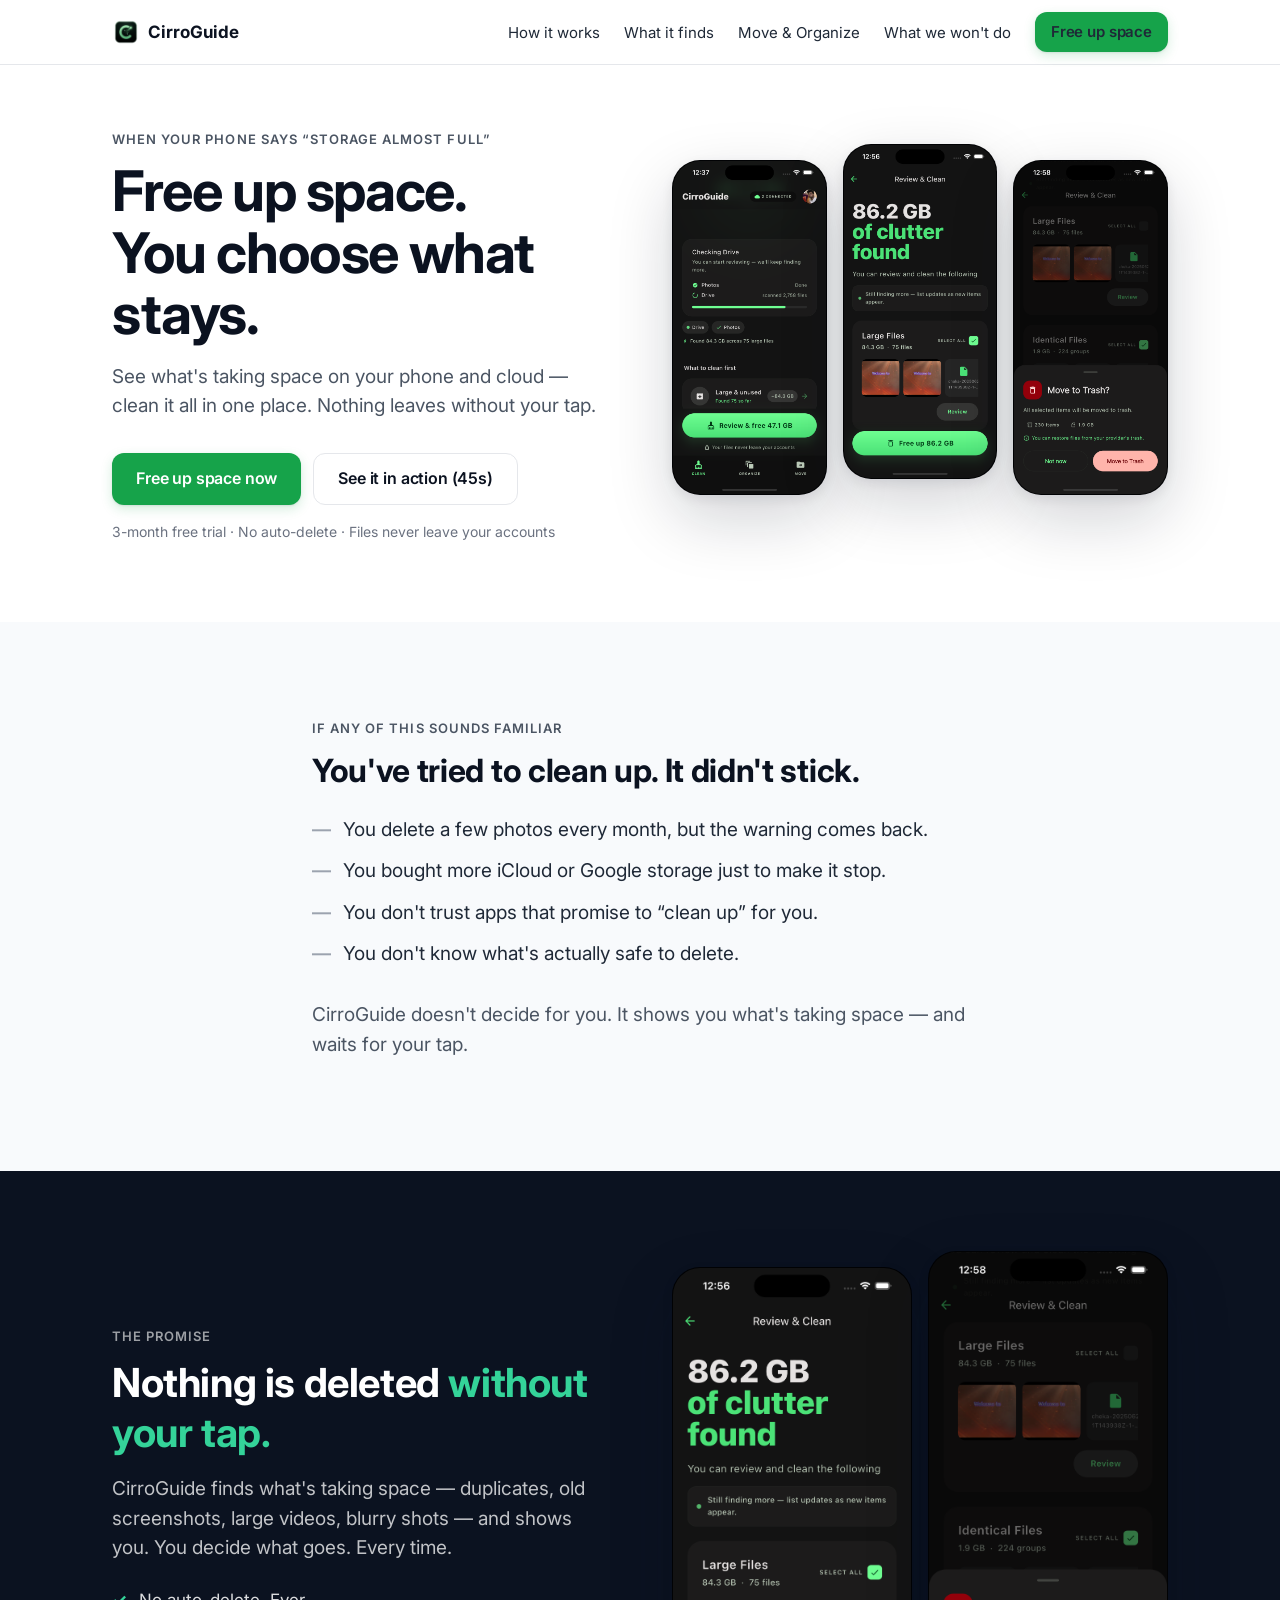
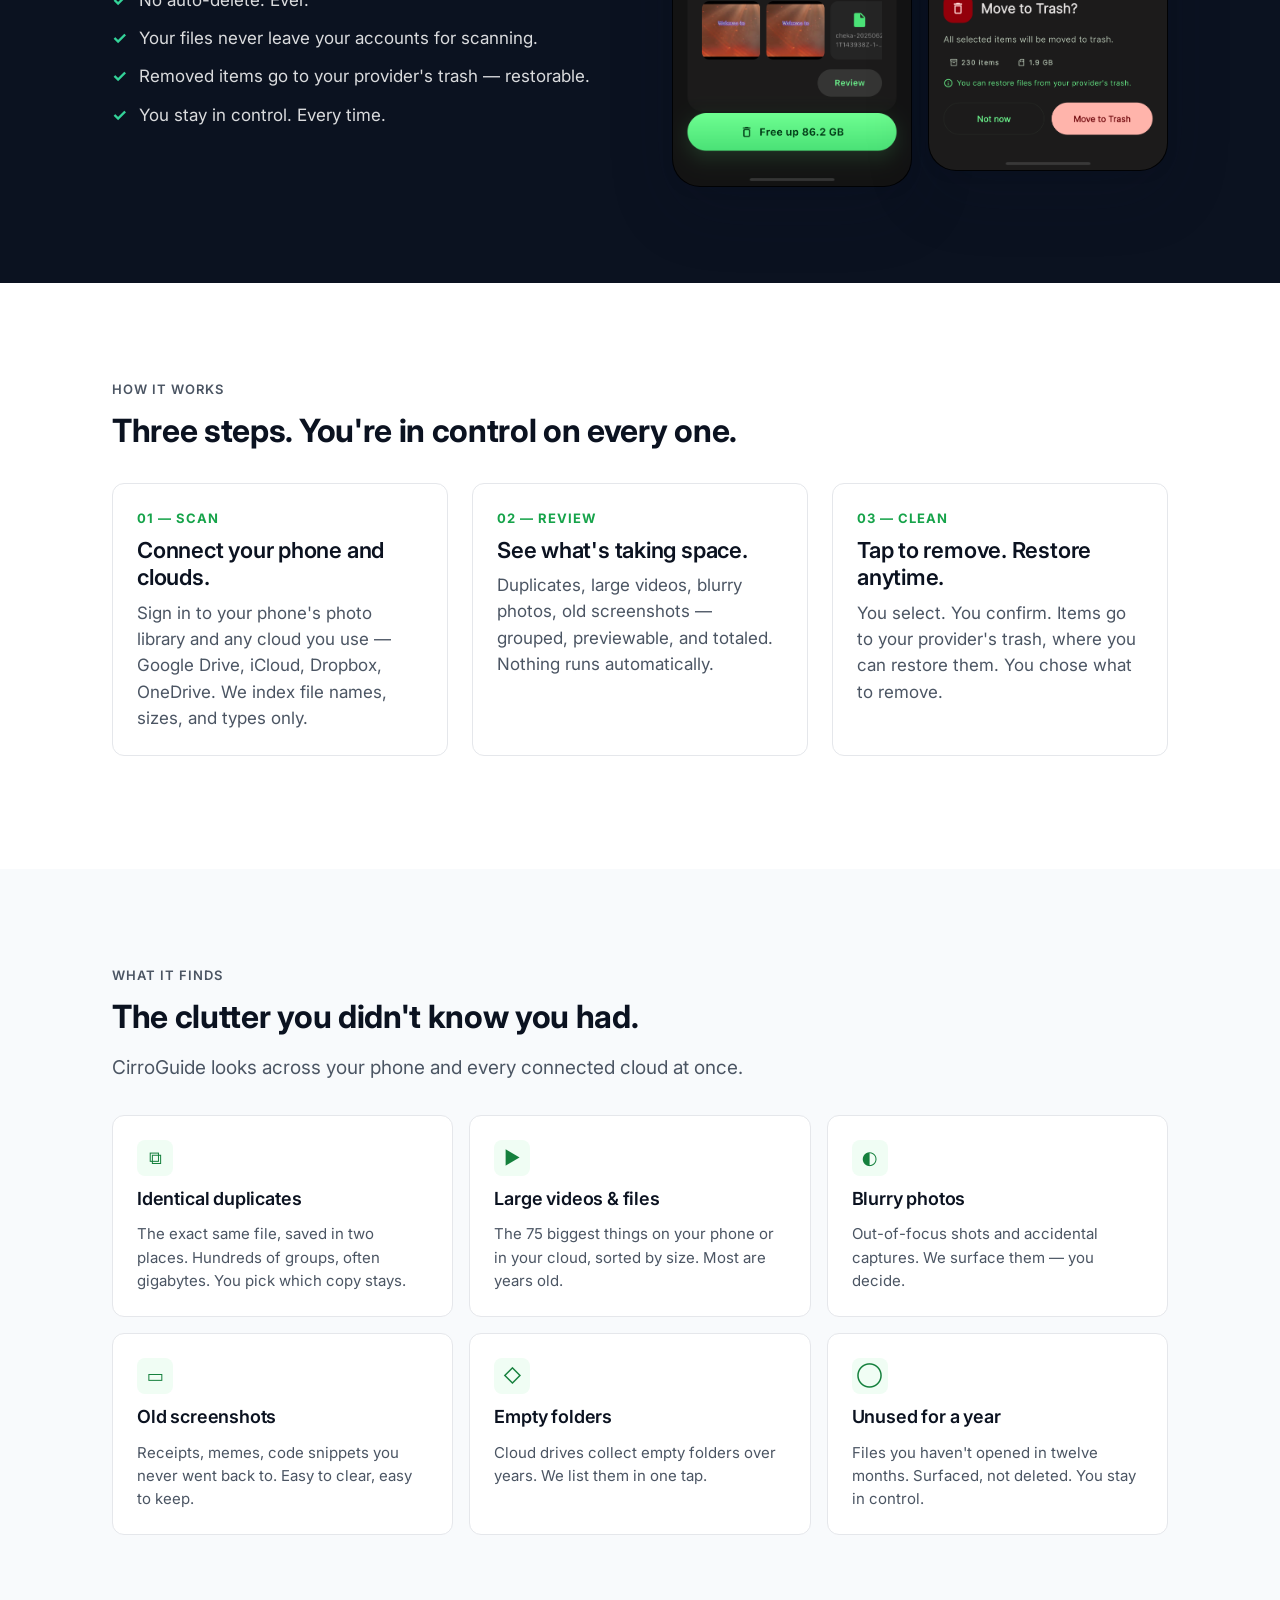
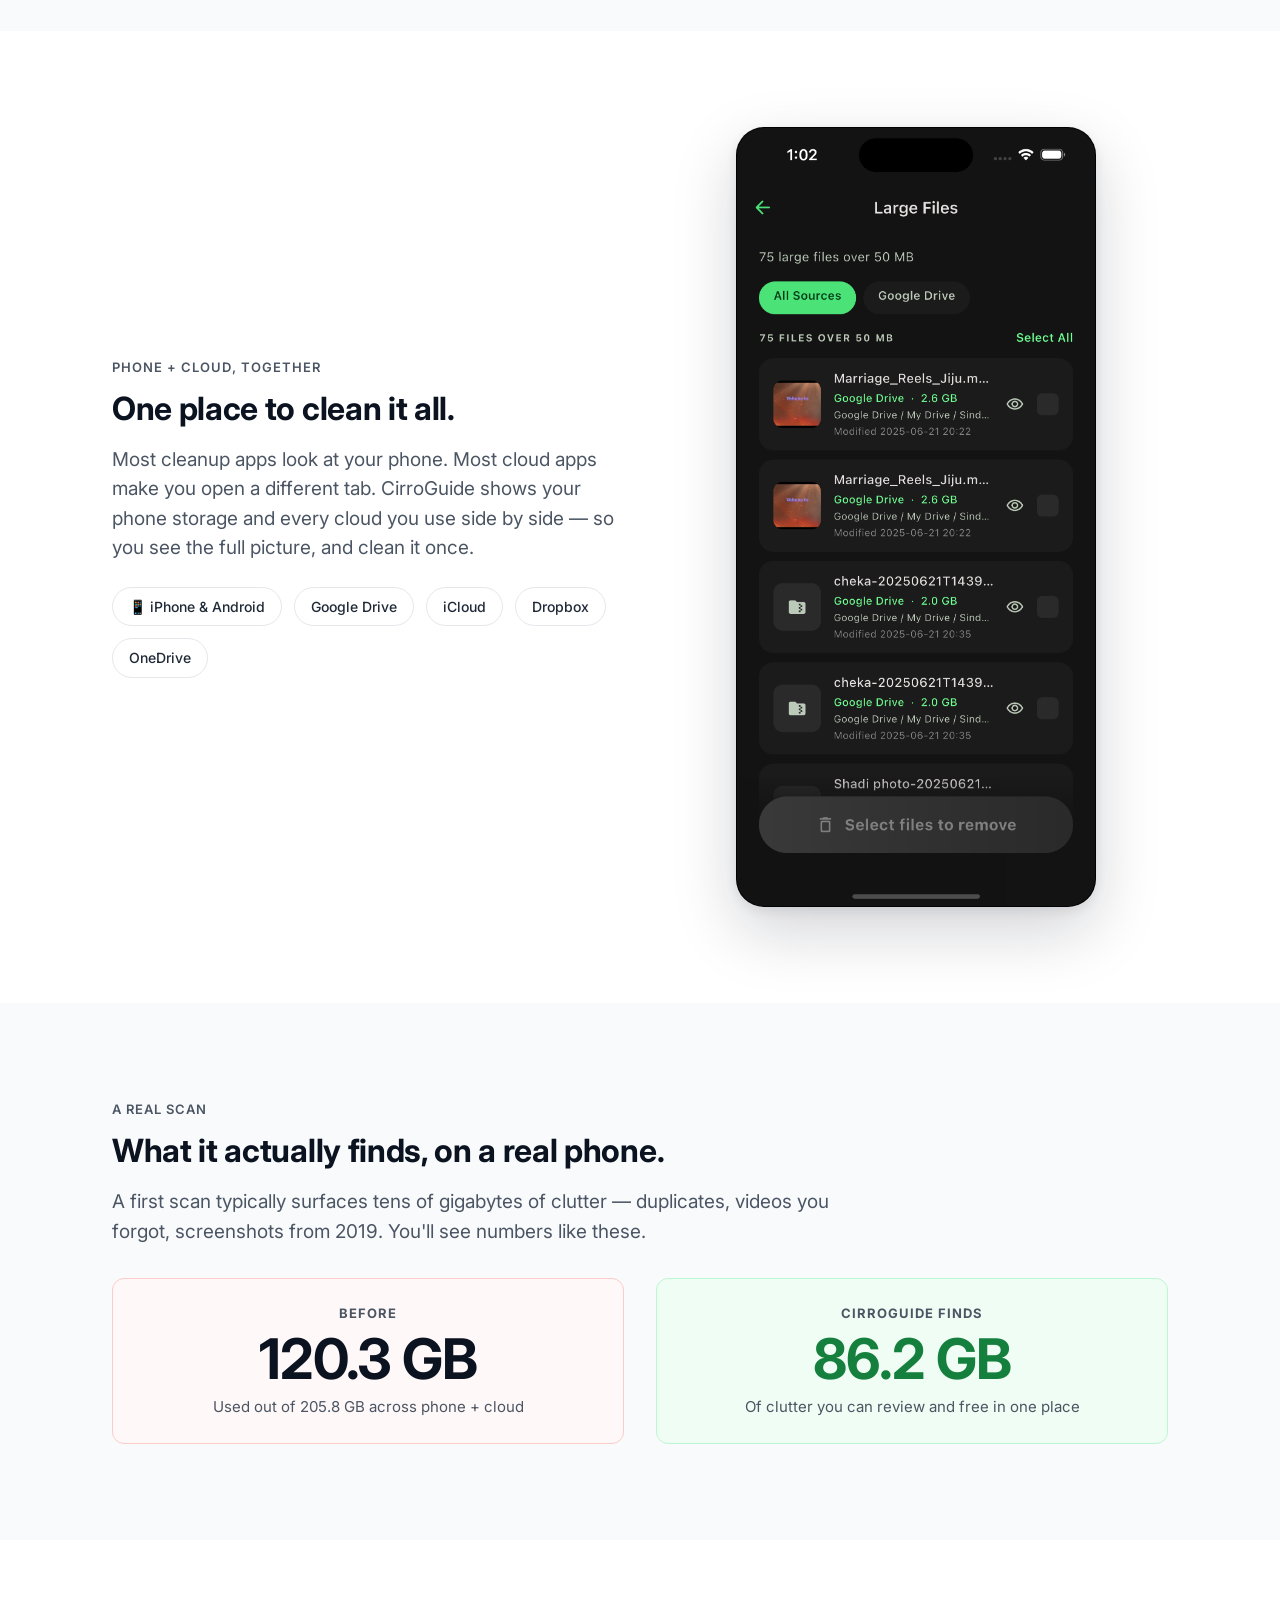
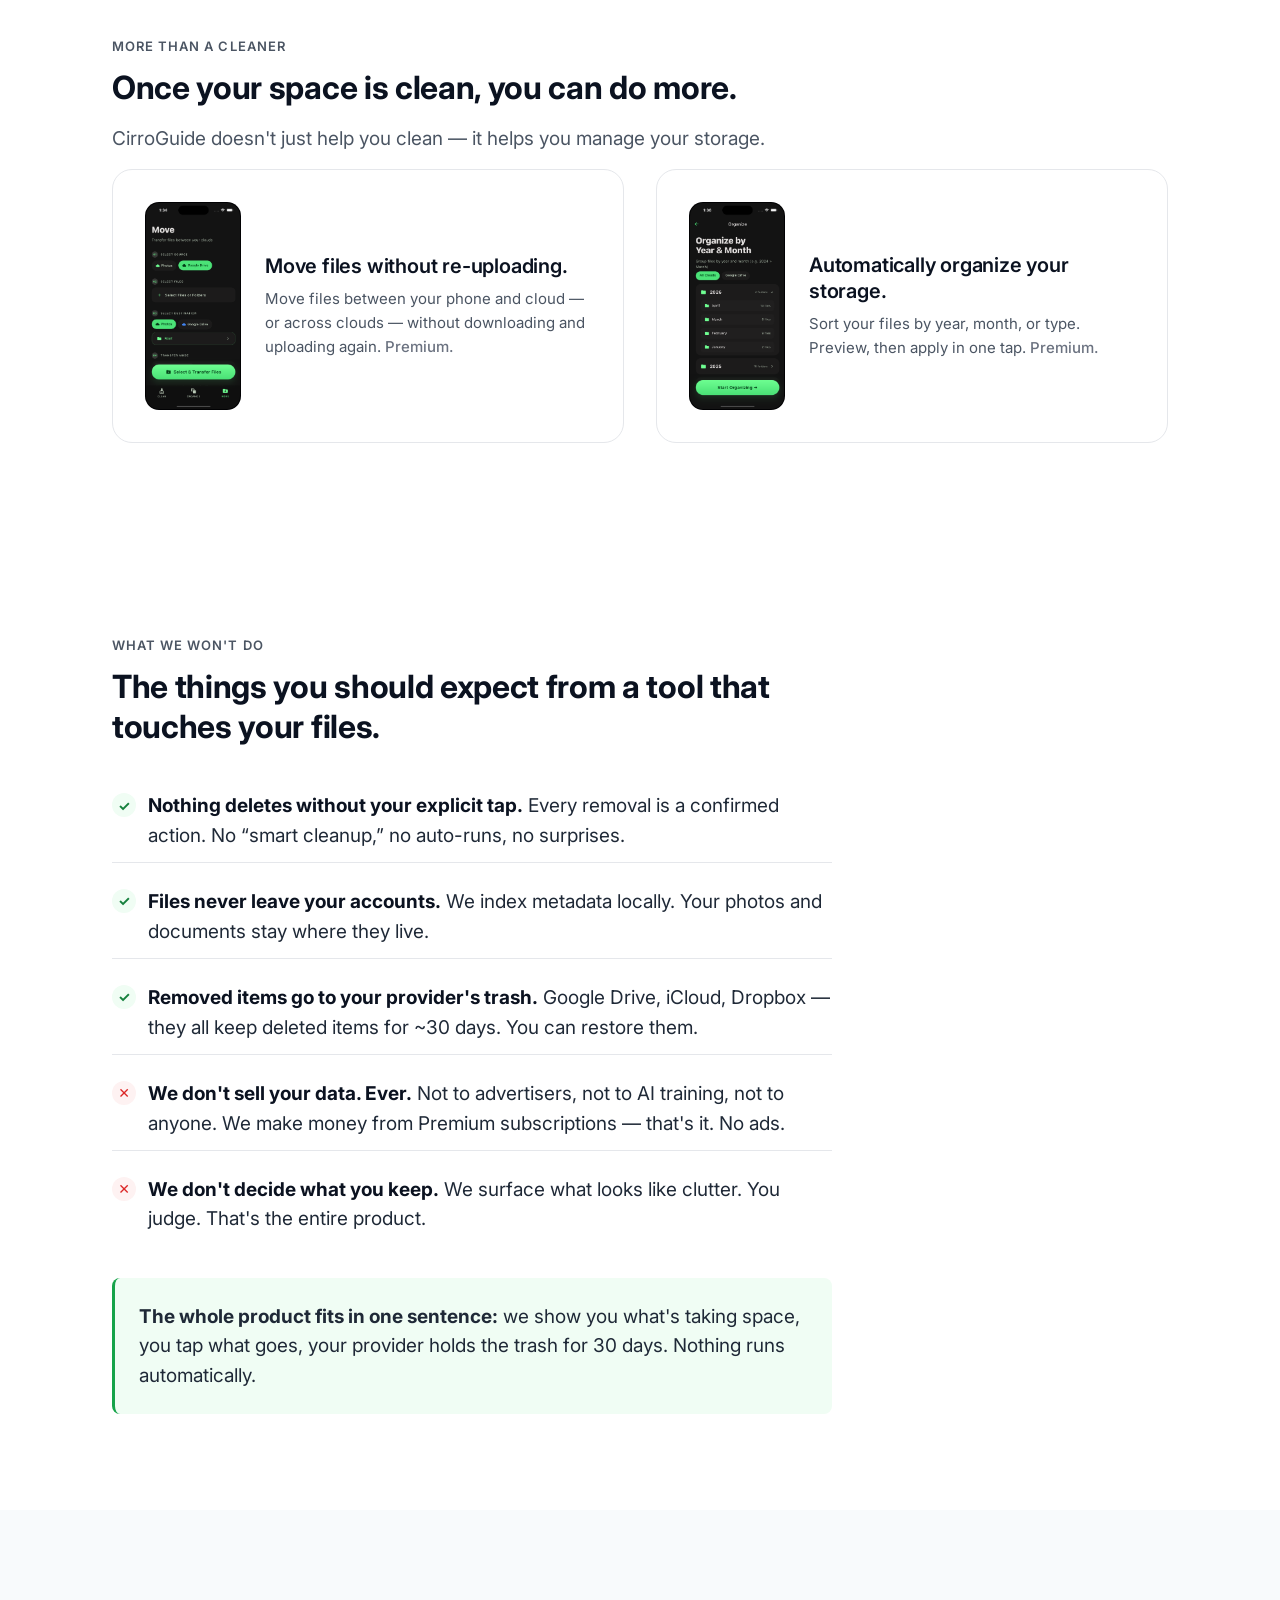
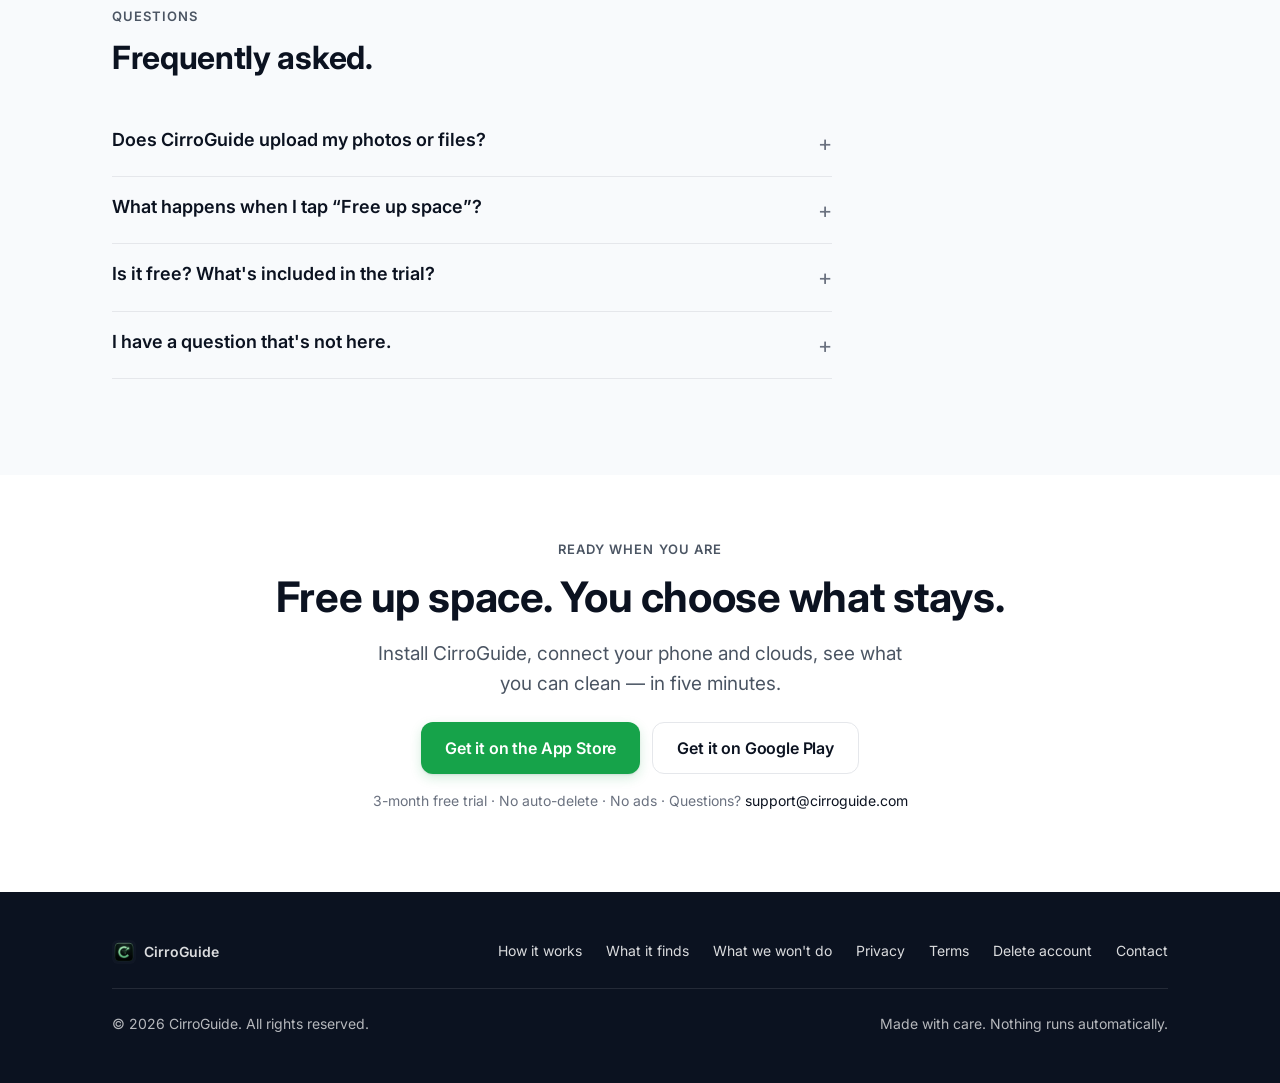
==== commit d6a72669: "Mobile-first refinements across all sections Global (<=640px): - Container max-w 640px, px-4 padding" ====
--- a/index.html
+++ b/index.html
@@ -62,13 +62,13 @@
         </div>
 
         <div class="phones" aria-hidden="true">
-          <div class="phone phone--lift">
+          <div class="phone phone--lift phone--primary">
             <img src="./assets/screens/01_home_scanning.png" alt="" loading="eager" decoding="async" />
           </div>
-          <div class="phone phone--lift2">
+          <div class="phone phone--lift2 phone--secondary">
             <img src="./assets/screens/03_ios_review_clean.png" alt="" loading="eager" decoding="async" />
           </div>
-          <div class="phone phone--lift">
+          <div class="phone phone--lift phone--secondary">
             <img src="./assets/screens/04_ios_confirm_trash.png" alt="" loading="lazy" decoding="async" />
           </div>
         </div>
@@ -245,7 +245,7 @@
             </div>
             <div class="morethan__body">
               <h3>Move files without re-uploading.</h3>
-              <p>Move files between your phone and cloud — or across clouds — without downloading and uploading again. Free up space instantly. <em class="muted">Premium.</em></p>
+              <p>Move files between your phone and cloud — or across clouds — without downloading and uploading again. <em class="muted">Premium.</em></p>
             </div>
           </article>
 
@@ -255,7 +255,7 @@
             </div>
             <div class="morethan__body">
               <h3>Automatically organize your storage.</h3>
-              <p>Sort your files by year, month, or type. Preview the structure first, then apply in one tap. <em class="muted">Premium.</em></p>
+              <p>Sort your files by year, month, or type. Preview, then apply in one tap. <em class="muted">Premium.</em></p>
             </div>
           </article>
 
@@ -377,6 +377,9 @@
     </div>
   </footer>
 
+  <!-- Sticky mobile CTA -->
+  <a href="#download" class="sticky-cta">Free up space</a>
+
   <script>
     // Year
     document.getElementById('year').textContent = new Date().getFullYear();
@@ -396,6 +399,21 @@
         io.observe(el);
       });
     }
+
+    // Hide sticky mobile CTA when the final CTA section or footer is visible
+    (function () {
+      var sticky = document.querySelector('.sticky-cta');
+      var anchors = document.querySelectorAll('.finalcta, .footer');
+      if (!sticky || !anchors.length || !('IntersectionObserver' in window)) return;
+      var visible = 0;
+      var obs = new IntersectionObserver(function (entries) {
+        entries.forEach(function (e) { visible += e.isIntersecting ? 1 : -1; });
+        sticky.style.opacity = visible > 0 ? '0' : '1';
+        sticky.style.pointerEvents = visible > 0 ? 'none' : 'auto';
+      }, { threshold: 0.05 });
+      anchors.forEach(function (a) { obs.observe(a); });
+      sticky.style.transition = 'opacity 200ms ease';
+    })();
   </script>
 </body>
 </html>
--- a/styles.css
+++ b/styles.css
@@ -566,3 +566,130 @@
 .prose a { color: var(--green-700); text-decoration: underline; text-underline-offset: 2px; }
 .prose a:hover { color: var(--green-600); }
 .prose strong { color: var(--ink-900); font-weight: 600; }
+
+/* ---------- 21. Mobile-first refinements (≤640px) ---------- */
+/* Tailwind-equivalent comments shown beside each rule for mapping. */
+
+/* Sticky bottom CTA (mobile only) ~ Tailwind: fixed bottom-4 inset-x-4 h-12 rounded-full bg-emerald-600 text-white shadow-lg z-50 hidden md:hidden */
+.sticky-cta {
+  display: none;
+  position: fixed;
+  left: 16px;
+  right: 16px;
+  bottom: 16px;
+  height: 52px;                       /* min 48px tap target ~ h-12+ */
+  border-radius: 999px;
+  background: var(--green-600);
+  color: #fff;
+  font-weight: 600;
+  font-size: 16px;
+  align-items: center;
+  justify-content: center;
+  text-decoration: none;
+  box-shadow: 0 8px 24px rgba(11,18,32,.18), 0 2px 6px rgba(11,18,32,.08);
+  z-index: 50;
+  padding: 0 var(--s-6);
+}
+.sticky-cta:hover { background: var(--green-700); color: #fff; }
+
+@media (max-width: 640px) {
+  /* Show sticky CTA, leave bottom space so footer isn't covered ~ pb-24 on body */
+  .sticky-cta { display: inline-flex; }
+  body { padding-bottom: 88px; }
+
+  /* Container narrower + tighter side padding ~ max-w-[640px] px-4 */
+  .container { padding: 0 var(--s-4); max-width: 640px; }
+
+  /* Section vertical rhythm ~ py-12 (was py-16) */
+  .section { padding: var(--s-12) 0; }
+  .finalcta { padding: var(--s-12) 0; }
+  .footer { padding: var(--s-8) 0; }
+
+  /* Type scale tightened ~ text-3xl, leading-tight */
+  h1 { font-size: clamp(32px, 9vw, 40px); }
+  h2 { font-size: clamp(24px, 6.5vw, 30px); }
+  .lede, .hero__sub { font-size: 16px; }
+
+  /* HERO: single column, text → CTA → ONE phone, reduced height */
+  .hero { padding-top: var(--s-8); padding-bottom: var(--s-8); }
+  .hero__grid { gap: var(--s-6); }                    /* ~ gap-6 */
+  .hero__cta { flex-direction: column; gap: var(--s-2); }
+  .hero__cta .btn { width: 100%; }                    /* ~ w-full */
+  .btn { height: 48px; }                              /* ~ h-12 */
+
+  /* Hide secondary phones in hero — show only the primary one */
+  .phone--secondary { display: none; }
+  .phones { grid-template-columns: 1fr; gap: 0; max-width: 220px; margin: 0 auto; }
+  .phone--primary { transform: none; }
+
+  /* Nav: hide ghost CTA height bump, keep brand + primary CTA */
+  .nav__cta { height: 36px; padding: 0 var(--s-3); font-size: 13px; }
+
+  /* Generic CARD spacing ~ p-4 rounded-xl */
+  .step, .feature, .compare__card, .morethan__card,
+  .oneplace__panel, .reinforce {
+    padding: var(--s-4);
+  }
+
+  /* §3 Promise: tighter dark band */
+  .promise__grid { gap: var(--s-6); }
+  .promise__list { margin-top: var(--s-4); }
+
+  /* §4 Steps: vertical, tight */
+  .steps { gap: var(--s-3); margin-top: var(--s-6); }
+
+  /* §5 Features grid: 2-per-row on phones (was 1-col on small screens) */
+  .features { grid-template-columns: repeat(2, 1fr); gap: var(--s-3); margin-top: var(--s-6); }
+  .feature { padding: var(--s-4); gap: var(--s-2); }
+  .feature h3 { font-size: 15px; }
+  .feature p  { font-size: 13px; line-height: 1.45; }
+  .feature__icon { width: 32px; height: 32px; }
+
+  /* §6.5 Before/After: stack vertically (already 1-col here, just reduce padding) */
+  .compare { gap: var(--s-3); margin-top: var(--s-6); }
+  .compare__big { font-size: 40px; }
+
+  /* §6.6 Move + Organize: image ABOVE text, smaller */
+  .morethan__grid { gap: var(--s-4); margin-top: var(--s-6); }
+  .morethan__card {
+    grid-template-columns: 1fr;       /* stack */
+    gap: var(--s-3);
+    padding: var(--s-4);
+    text-align: left;
+  }
+  .morethan__phone {
+    width: 64px;                      /* small, supportive */
+    border-radius: 10px;
+  }
+  .morethan__body h3 { font-size: 17px; }
+  .morethan__body p  { font-size: 14px; line-height: 1.5; }
+
+  /* §7 Won't-do: tighter rows */
+  .wontdo__row { padding: var(--s-3) 0; gap: var(--s-2); }
+  .reinforce { margin-top: var(--s-6); padding: var(--s-4); }
+
+  /* §8 FAQ: bigger tap targets, tighter spacing */
+  .faq { margin-top: var(--s-6); }
+  .faq details { padding: var(--s-3) 0; }
+  .faq summary {
+    min-height: 48px;                 /* ~ h-12 tap target */
+    padding: var(--s-2) 0;
+    font-size: 16px;
+  }
+  .faq__answer { padding-top: var(--s-2); font-size: 15px; }
+
+  /* §9 Final CTA: full-width buttons, stacked */
+  .finalcta__buttons { flex-direction: column; gap: var(--s-2); margin: var(--s-4) 0 var(--s-3); }
+  .finalcta__buttons .btn { width: 100%; }
+
+  /* Footer compact */
+  .footer__top { gap: var(--s-4); margin-bottom: var(--s-4); padding-bottom: var(--s-4); }
+  .footer__links { gap: var(--s-3); font-size: 14px; }
+  .footer__bottom { font-size: 13px; }
+}
+
+/* Hide sticky CTA when user reaches the actual download section / final CTA region.
+   Pure CSS fallback isn't easily possible; keep simple — desktop never shows it. */
+@media (min-width: 641px) {
+  .sticky-cta { display: none !important; }
+}
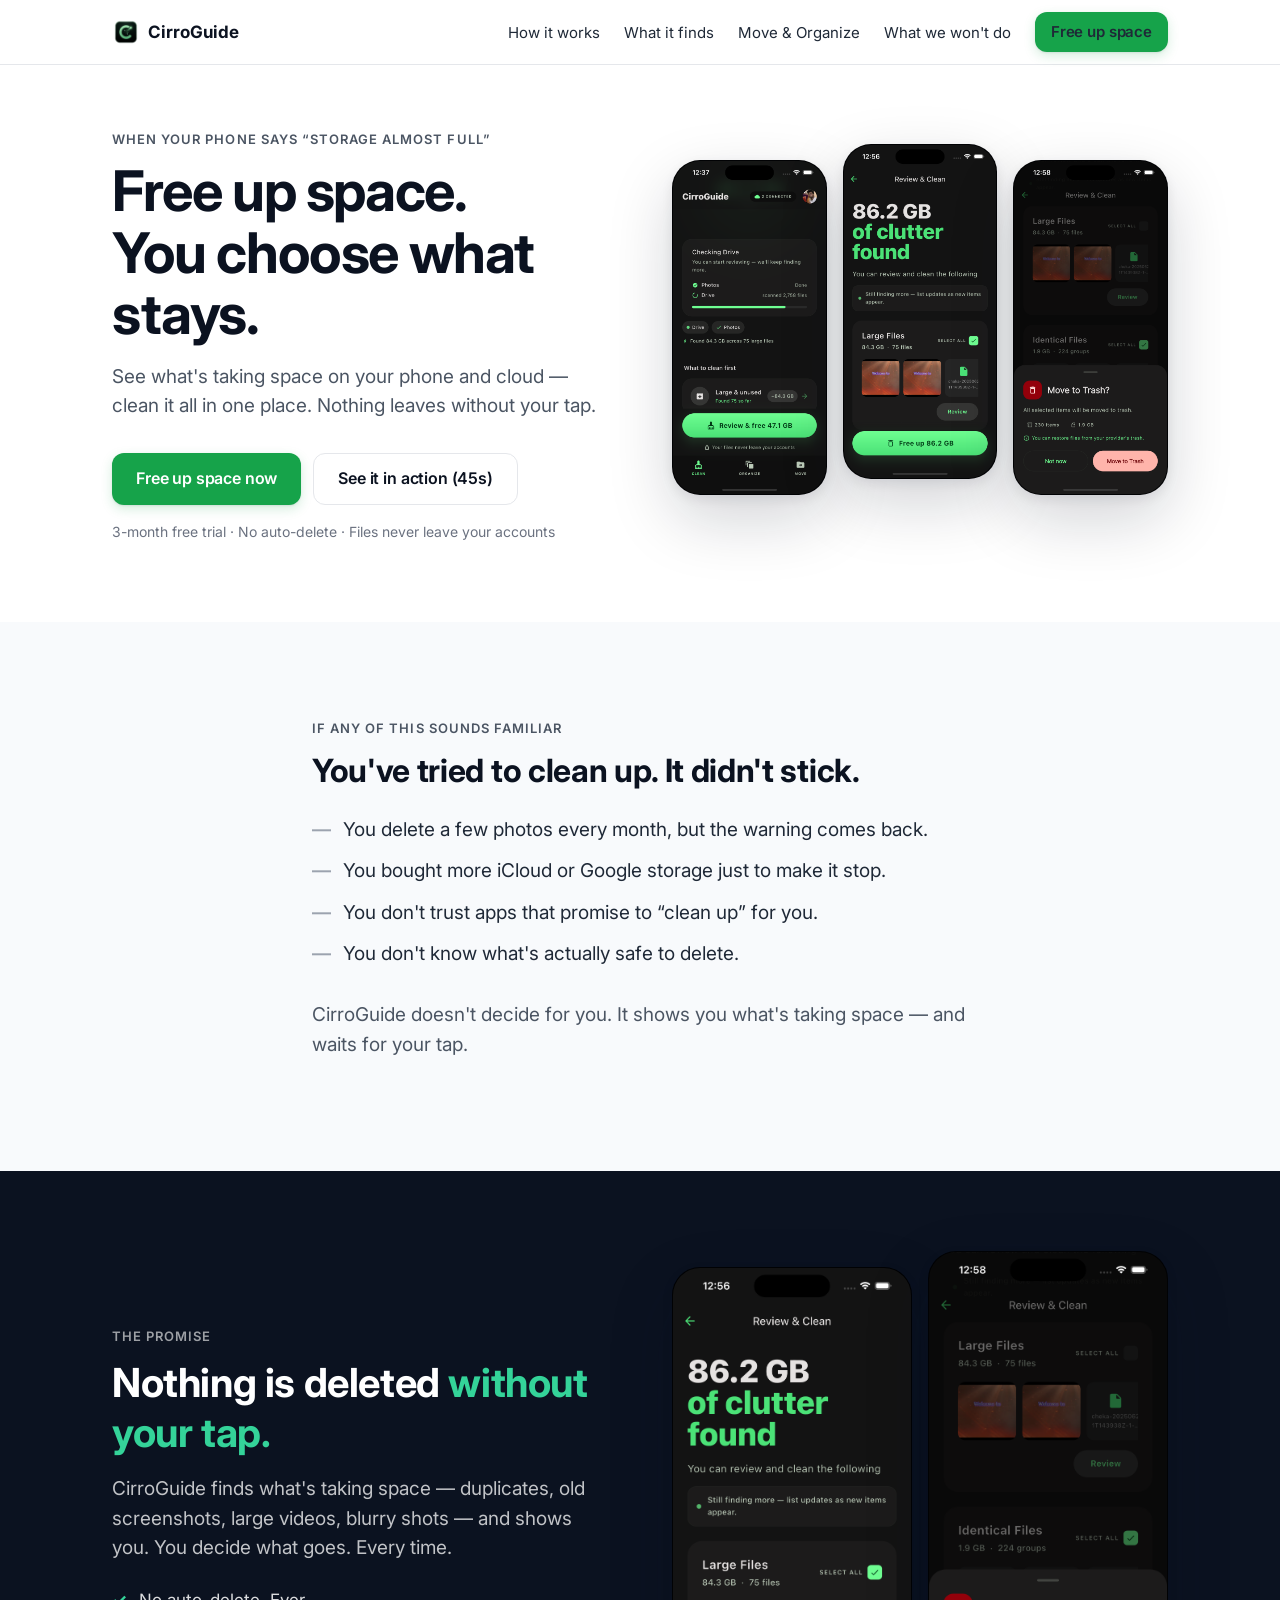
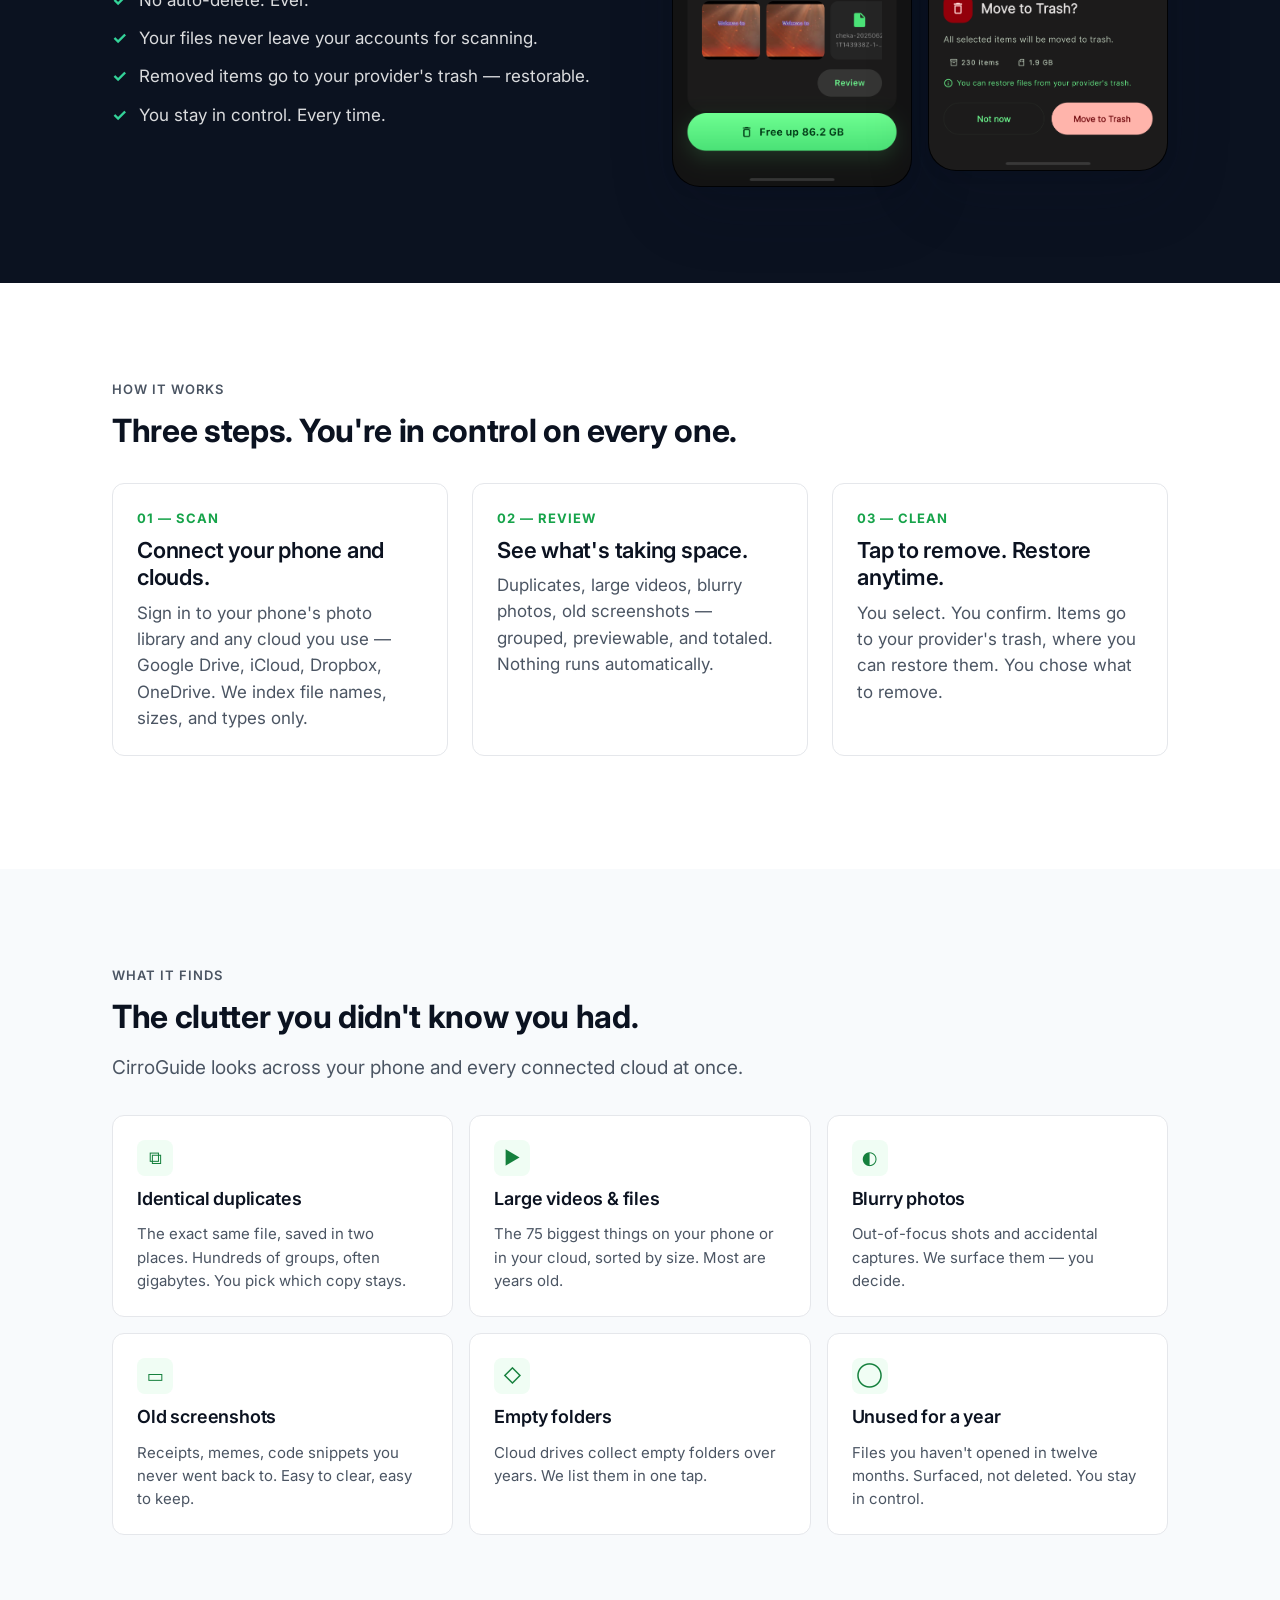
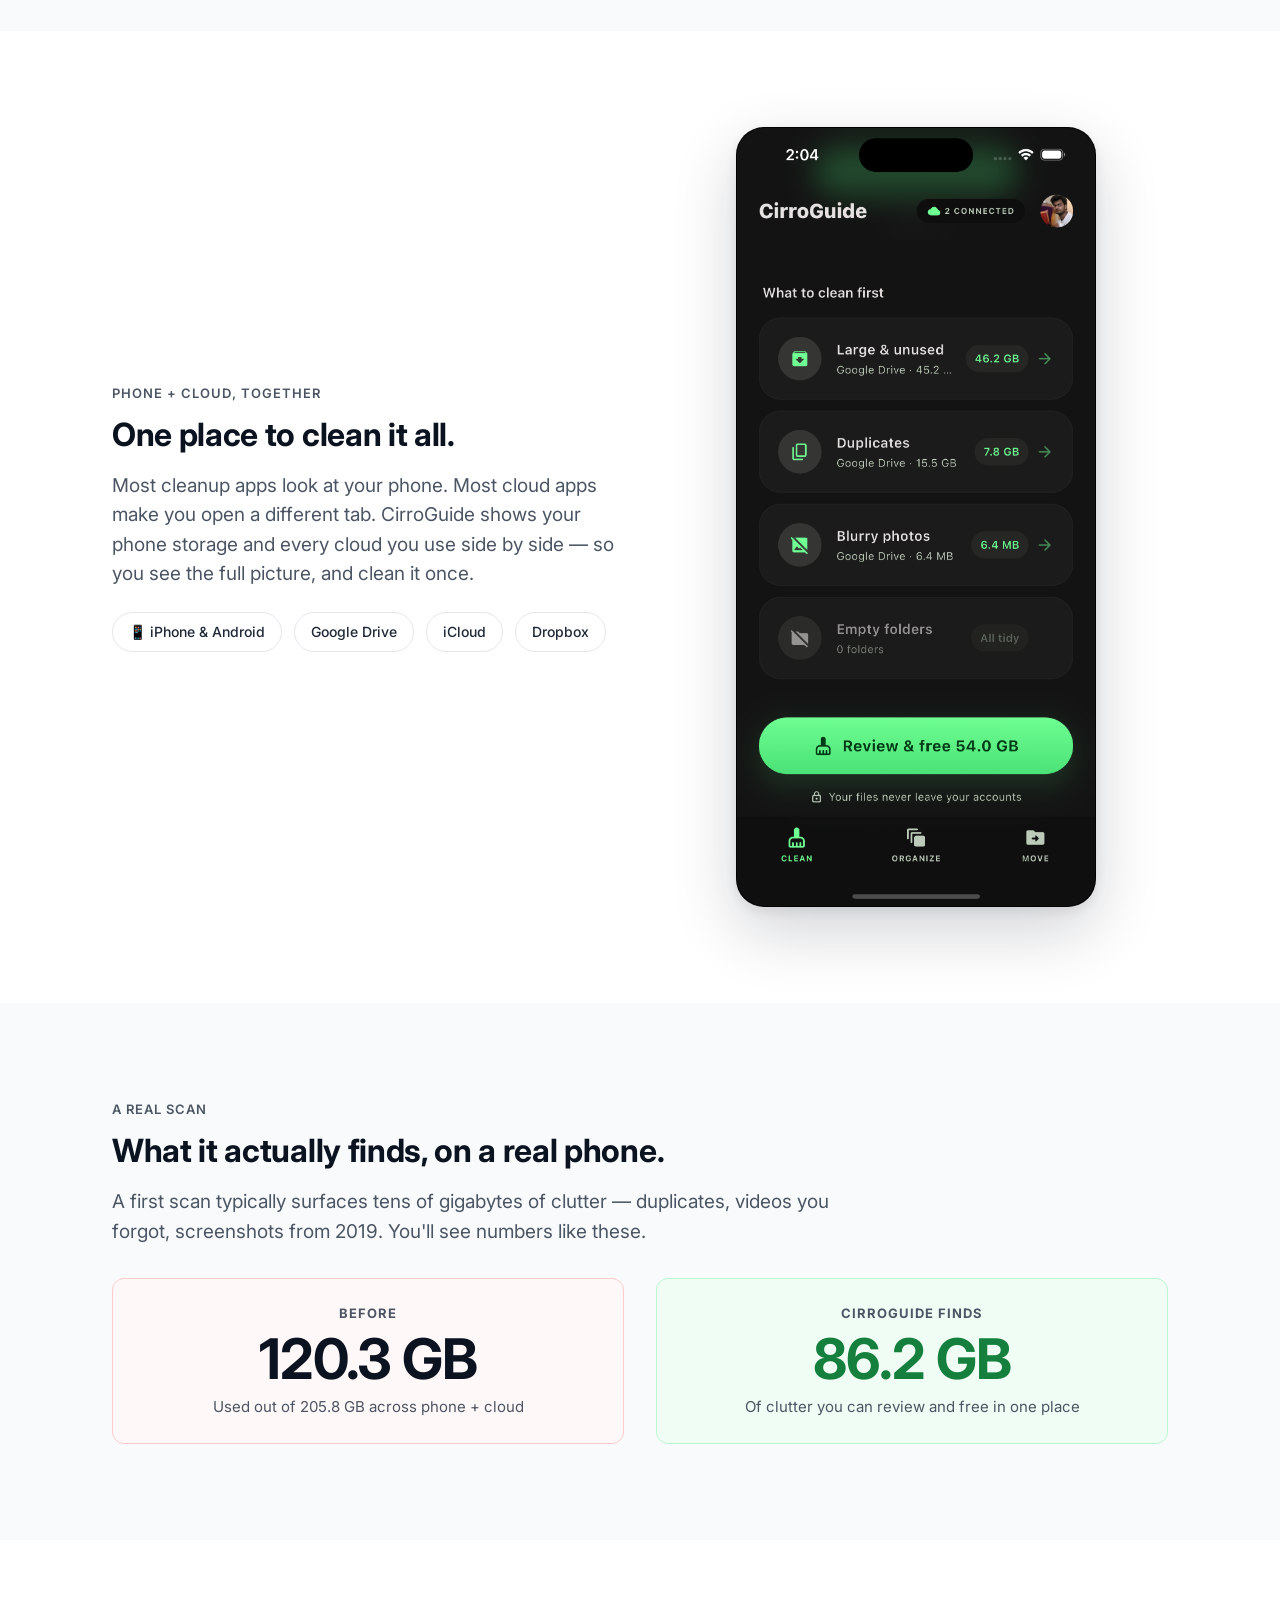
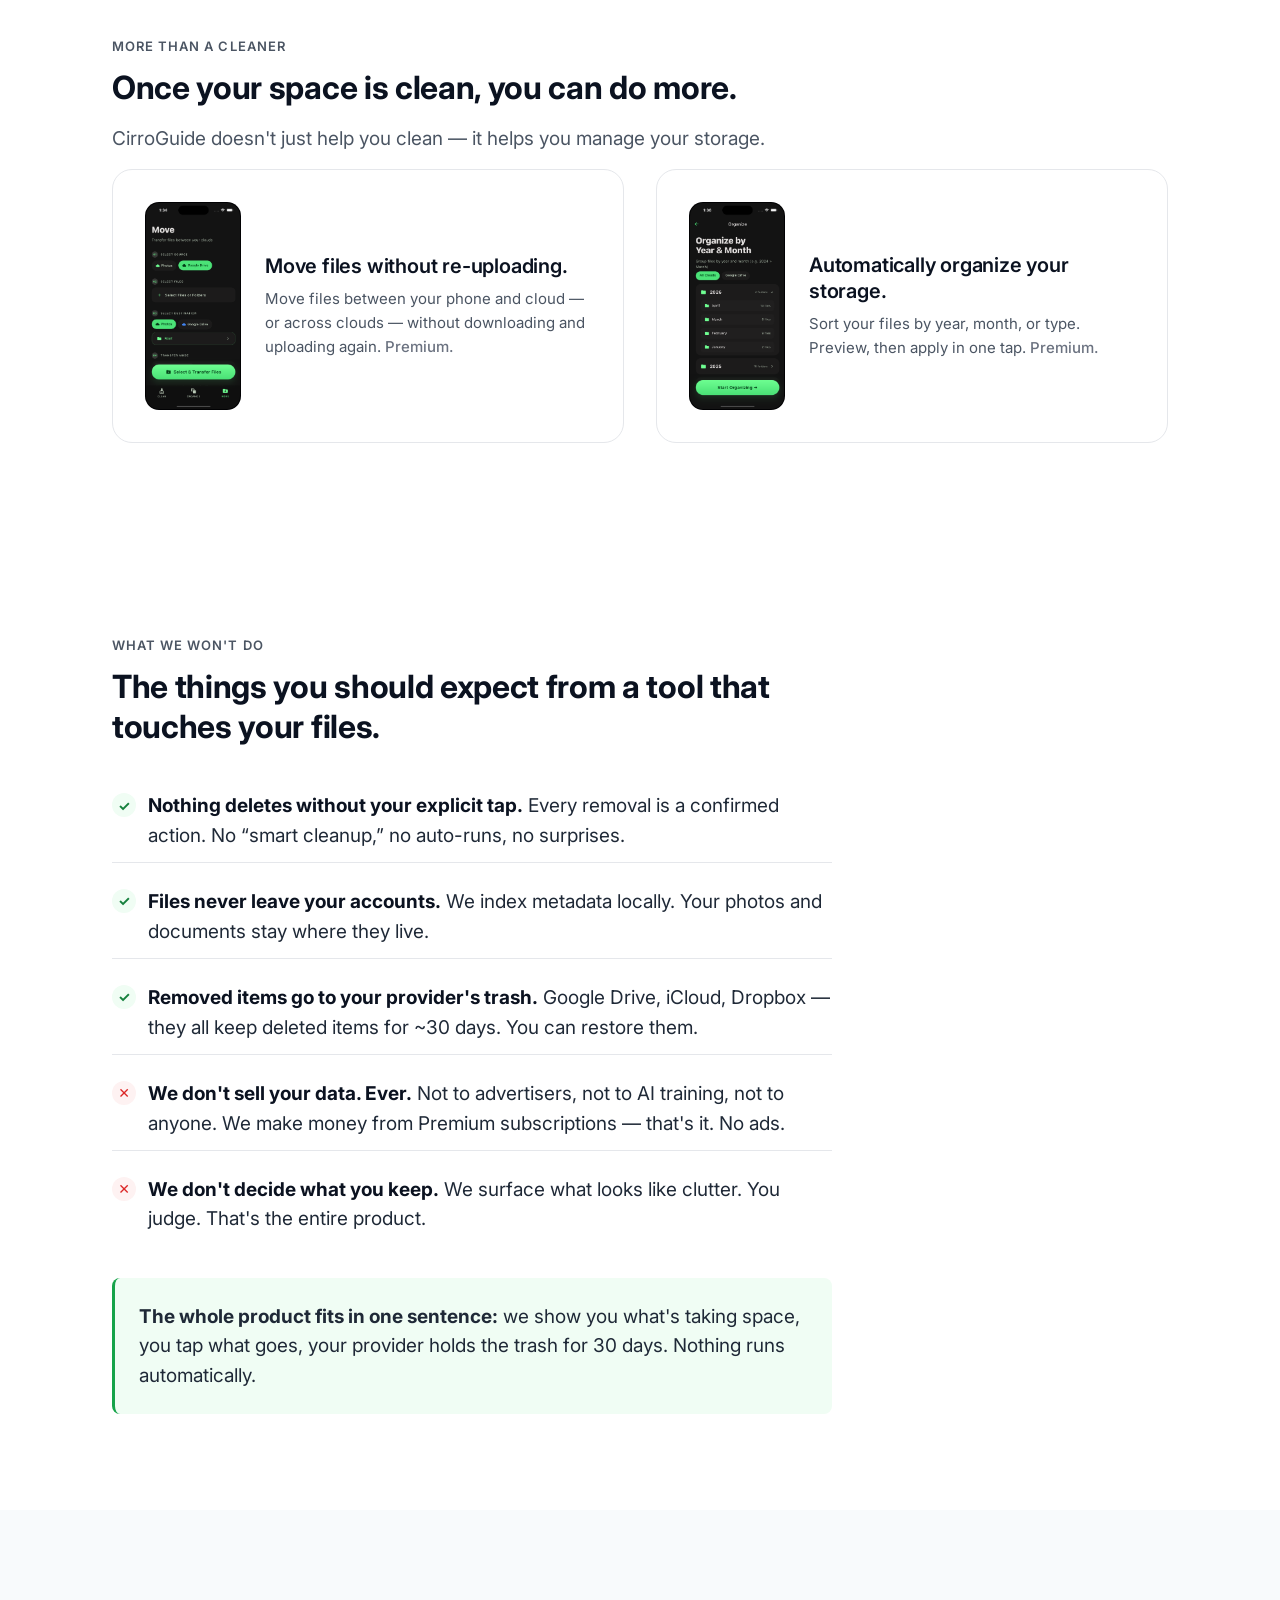
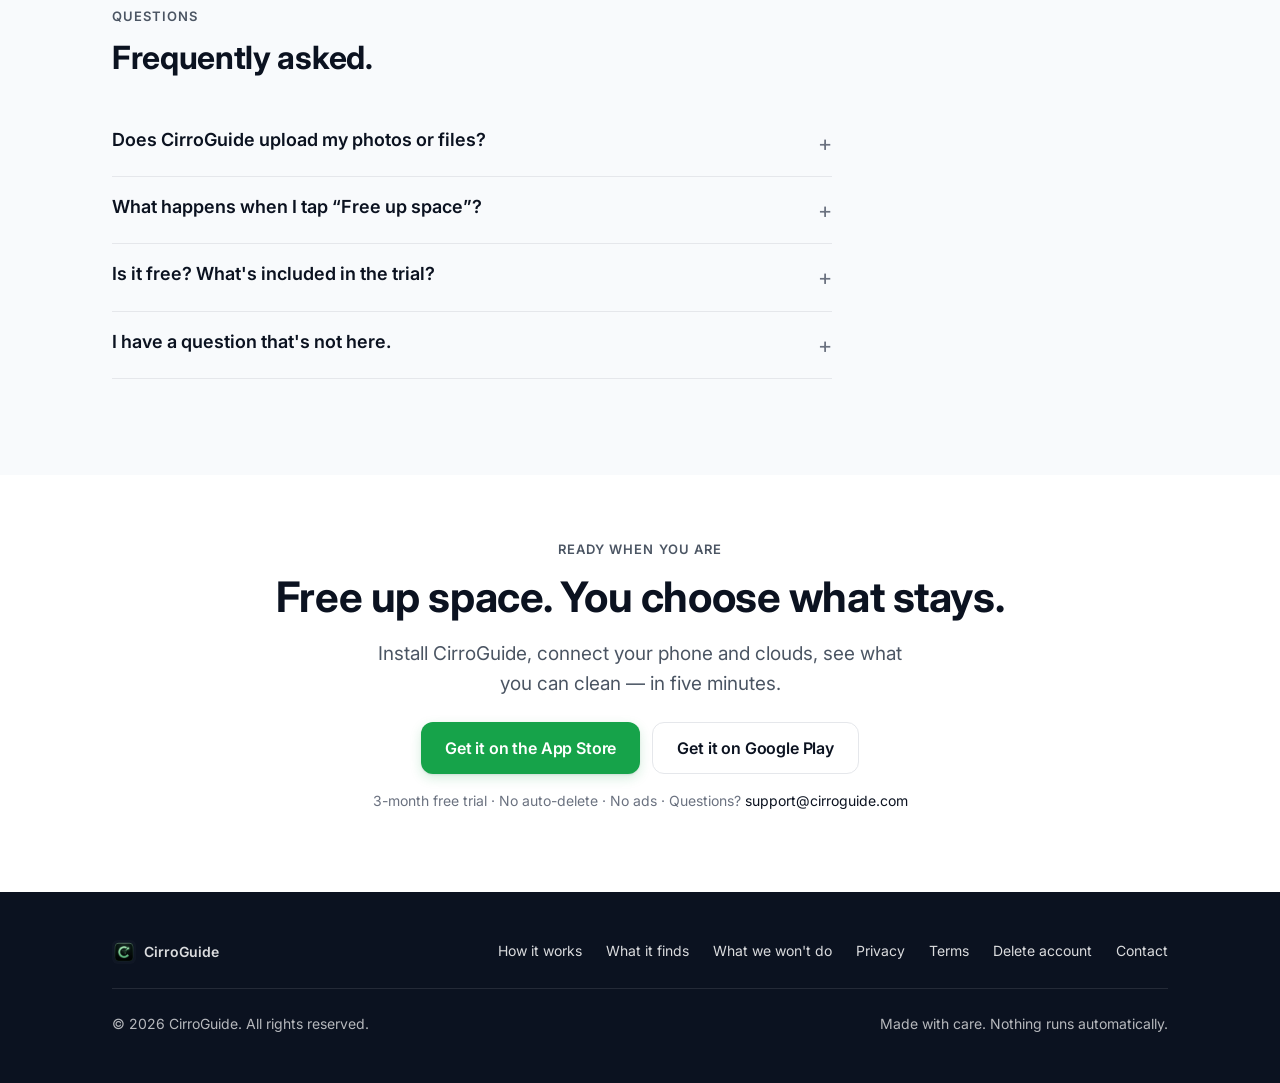
==== commit 209947c1: "OnePlace: use new What-to-clean-first screenshot - Swap 06_ios_large_files.png -> 10_ios_what_to_cle" ====
--- a/index.html
+++ b/index.html
@@ -65,10 +65,10 @@
           <div class="phone phone--lift phone--primary">
             <img src="./assets/screens/01_home_scanning.png" alt="" loading="eager" decoding="async" />
           </div>
-          <div class="phone phone--lift2 phone--secondary">
+          <div class="phone phone--lift2">
             <img src="./assets/screens/03_ios_review_clean.png" alt="" loading="eager" decoding="async" />
           </div>
-          <div class="phone phone--lift phone--secondary">
+          <div class="phone phone--lift">
             <img src="./assets/screens/04_ios_confirm_trash.png" alt="" loading="lazy" decoding="async" />
           </div>
         </div>
@@ -197,11 +197,10 @@
             <li>Google Drive</li>
             <li>iCloud</li>
             <li>Dropbox</li>
-            <li>OneDrive</li>
           </ul>
         </div>
-        <div class="phone" style="max-width: 360px; margin: 0 auto;">
-          <img src="./assets/screens/06_ios_large_files.png" alt="CirroGuide showing large files across Google Drive and other sources" loading="lazy" decoding="async" />
+        <div class="phone oneplace__phone">
+          <img src="./assets/screens/10_ios_what_to_clean_first.png" alt="CirroGuide showing what to clean first across phone and cloud — Large & unused, Duplicates, Blurry photos, Empty folders" loading="lazy" decoding="async" />
         </div>
       </div>
     </section>
@@ -414,6 +413,33 @@
       anchors.forEach(function (a) { obs.observe(a); });
       sticky.style.transition = 'opacity 200ms ease';
     })();
+
+    // Subtle hero phone auto-scroll on mobile only.
+    // - 4s interval, smooth scroll, loops back to start
+    // - Pauses permanently on first user interaction
+    // - Respects prefers-reduced-motion and skips if not on mobile
+    (function () {
+      var track = document.querySelector('.phones');
+      if (!track) return;
+      var isMobile = window.matchMedia('(max-width: 640px)').matches;
+      var reduce = window.matchMedia('(prefers-reduced-motion: reduce)').matches;
+      if (!isMobile || reduce) return;
+
+      var phones = track.querySelectorAll('.phone');
+      if (phones.length < 2) return;
+      var i = 0, paused = false;
+
+      function pause() { paused = true; }
+      track.addEventListener('touchstart', pause, { passive: true, once: true });
+      track.addEventListener('pointerdown', pause, { passive: true, once: true });
+      track.addEventListener('wheel', pause, { passive: true, once: true });
+
+      setInterval(function () {
+        if (paused) return;
+        i = (i + 1) % phones.length;
+        phones[i].scrollIntoView({ behavior: 'smooth', inline: 'center', block: 'nearest' });
+      }, 4000);
+    })();
   </script>
 </body>
 </html>
--- a/styles.css
+++ b/styles.css
@@ -221,6 +221,9 @@
   .phones { grid-template-columns: 1fr; gap: var(--s-6); max-width: 280px; margin: 0 auto; }
   .phone--lift, .phone--lift2 { transform: none; }
 }
+
+/* OnePlace phone (desktop default) */
+.oneplace__phone { max-width: 360px; margin: 0 auto; }
 
 /* ---------- 7. Problem mirror (§2) ---------- */
 .problem ul {
@@ -617,10 +620,49 @@
   .hero__cta .btn { width: 100%; }                    /* ~ w-full */
   .btn { height: 48px; }                              /* ~ h-12 */
 
-  /* Hide secondary phones in hero — show only the primary one */
-  .phone--secondary { display: none; }
-  .phones { grid-template-columns: 1fr; gap: 0; max-width: 220px; margin: 0 auto; }
-  .phone--primary { transform: none; }
+  /* HERO phones: horizontal scroll-snap carousel on mobile.
+     Constrain by HEIGHT (not width) so phones stay portrait and short. */
+  .phones {
+    display: flex;
+    grid-template-columns: none;
+    gap: var(--s-3);
+    max-width: none;
+    width: auto;
+    margin: 0 calc(var(--s-4) * -1);     /* bleed to viewport edges */
+    padding: var(--s-2) var(--s-4) var(--s-4);
+    overflow-x: auto;
+    scroll-snap-type: x mandatory;
+    scroll-padding-left: var(--s-4);
+    -webkit-overflow-scrolling: touch;
+    scrollbar-width: none;
+    align-items: stretch;
+  }
+  .phones::-webkit-scrollbar { display: none; }
+  .phone {
+    flex: 0 0 auto;
+    width: auto;
+    height: 260px;                       /* fixed mobile height */
+    max-height: 260px;
+    aspect-ratio: 9 / 19.5;              /* width derives from height ≈ 120px */
+    scroll-snap-align: center;
+  }
+  .phone--lift, .phone--lift2 { transform: none; }
+  /* Phantom spacer so last phone can scroll fully into view + center */
+  .phones::after {
+    content: "";
+    flex: 0 0 var(--s-4);
+  }
+
+  /* §6 OnePlace large image: supportive, not hero */
+  .oneplace__phone {
+    max-width: none;
+    width: auto;
+    height: 220px;                       /* ≈ 102px wide @ 9:19.5 */
+    max-height: 220px;
+    aspect-ratio: 9 / 19.5;
+    margin: var(--s-4) auto 0;
+    border-radius: 20px;
+  }
 
   /* Nav: hide ghost CTA height bump, keep brand + primary CTA */
   .nav__cta { height: 36px; padding: 0 var(--s-3); font-size: 13px; }
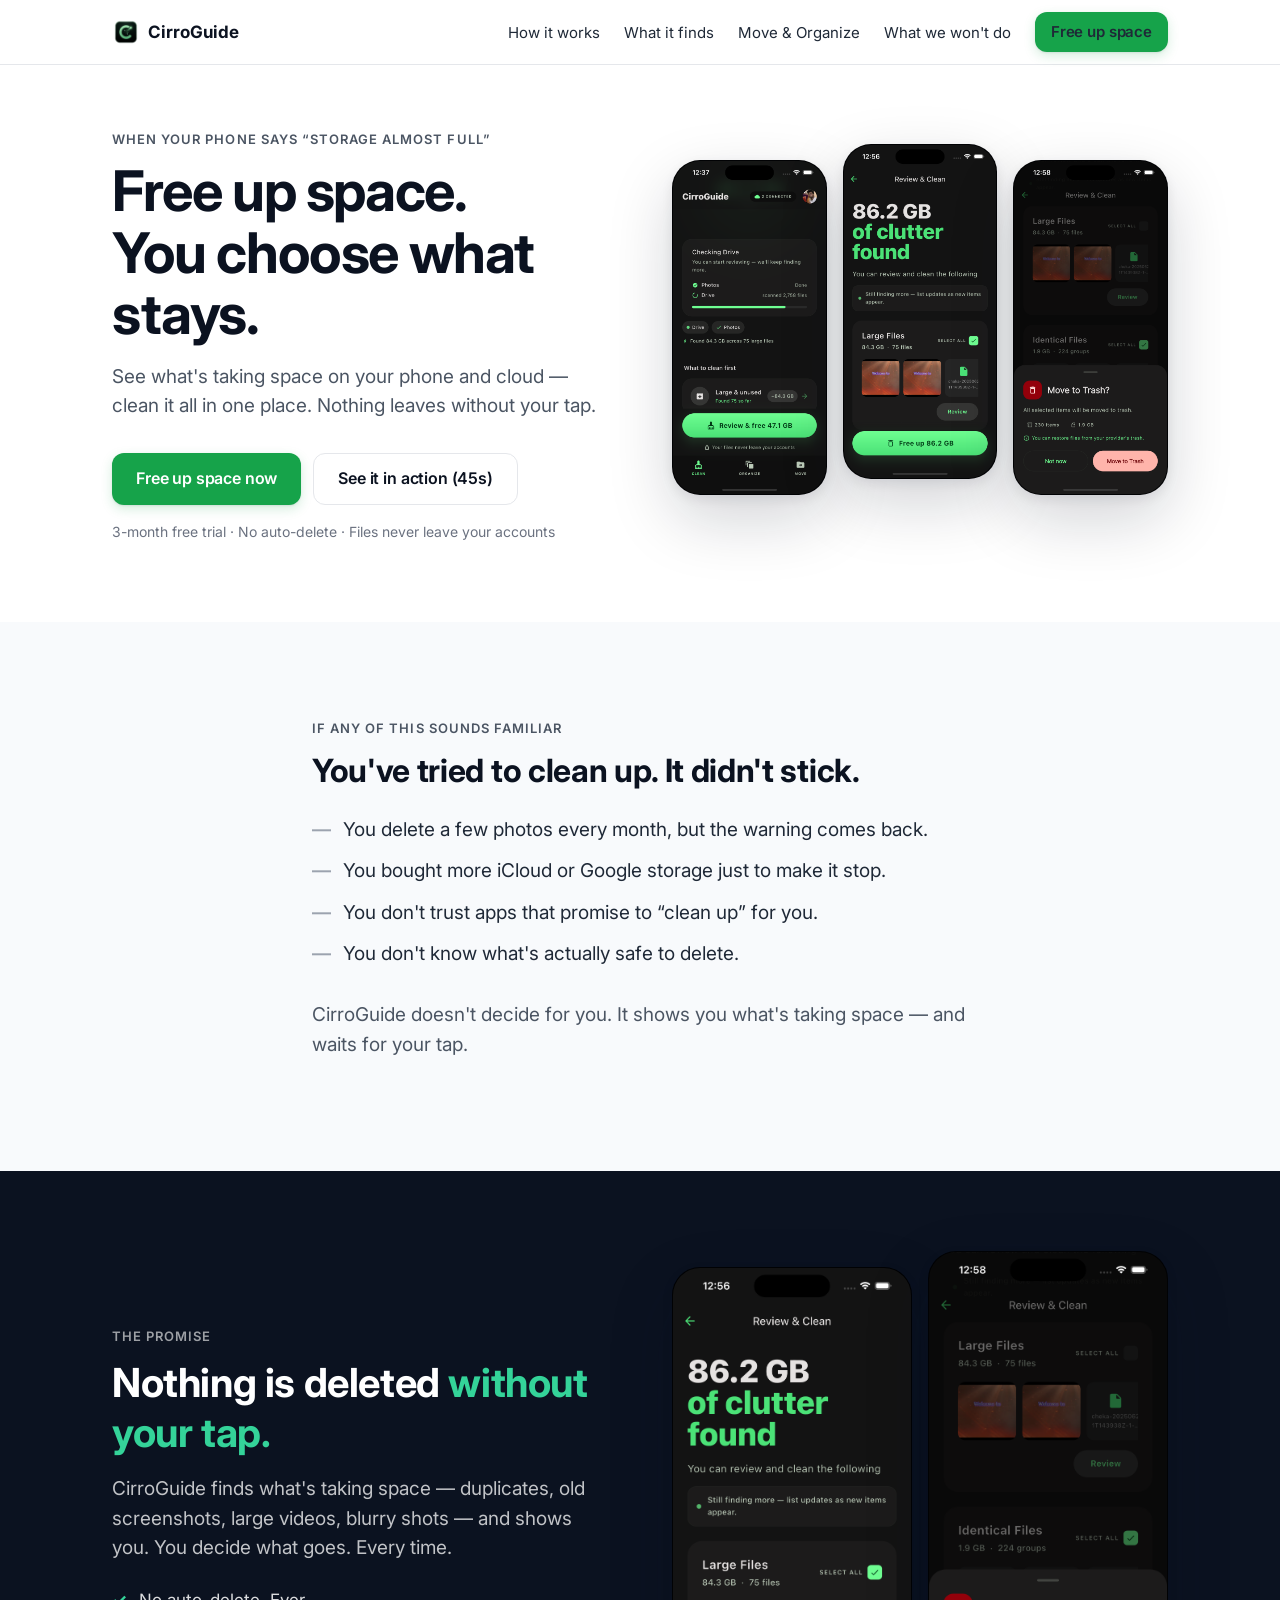
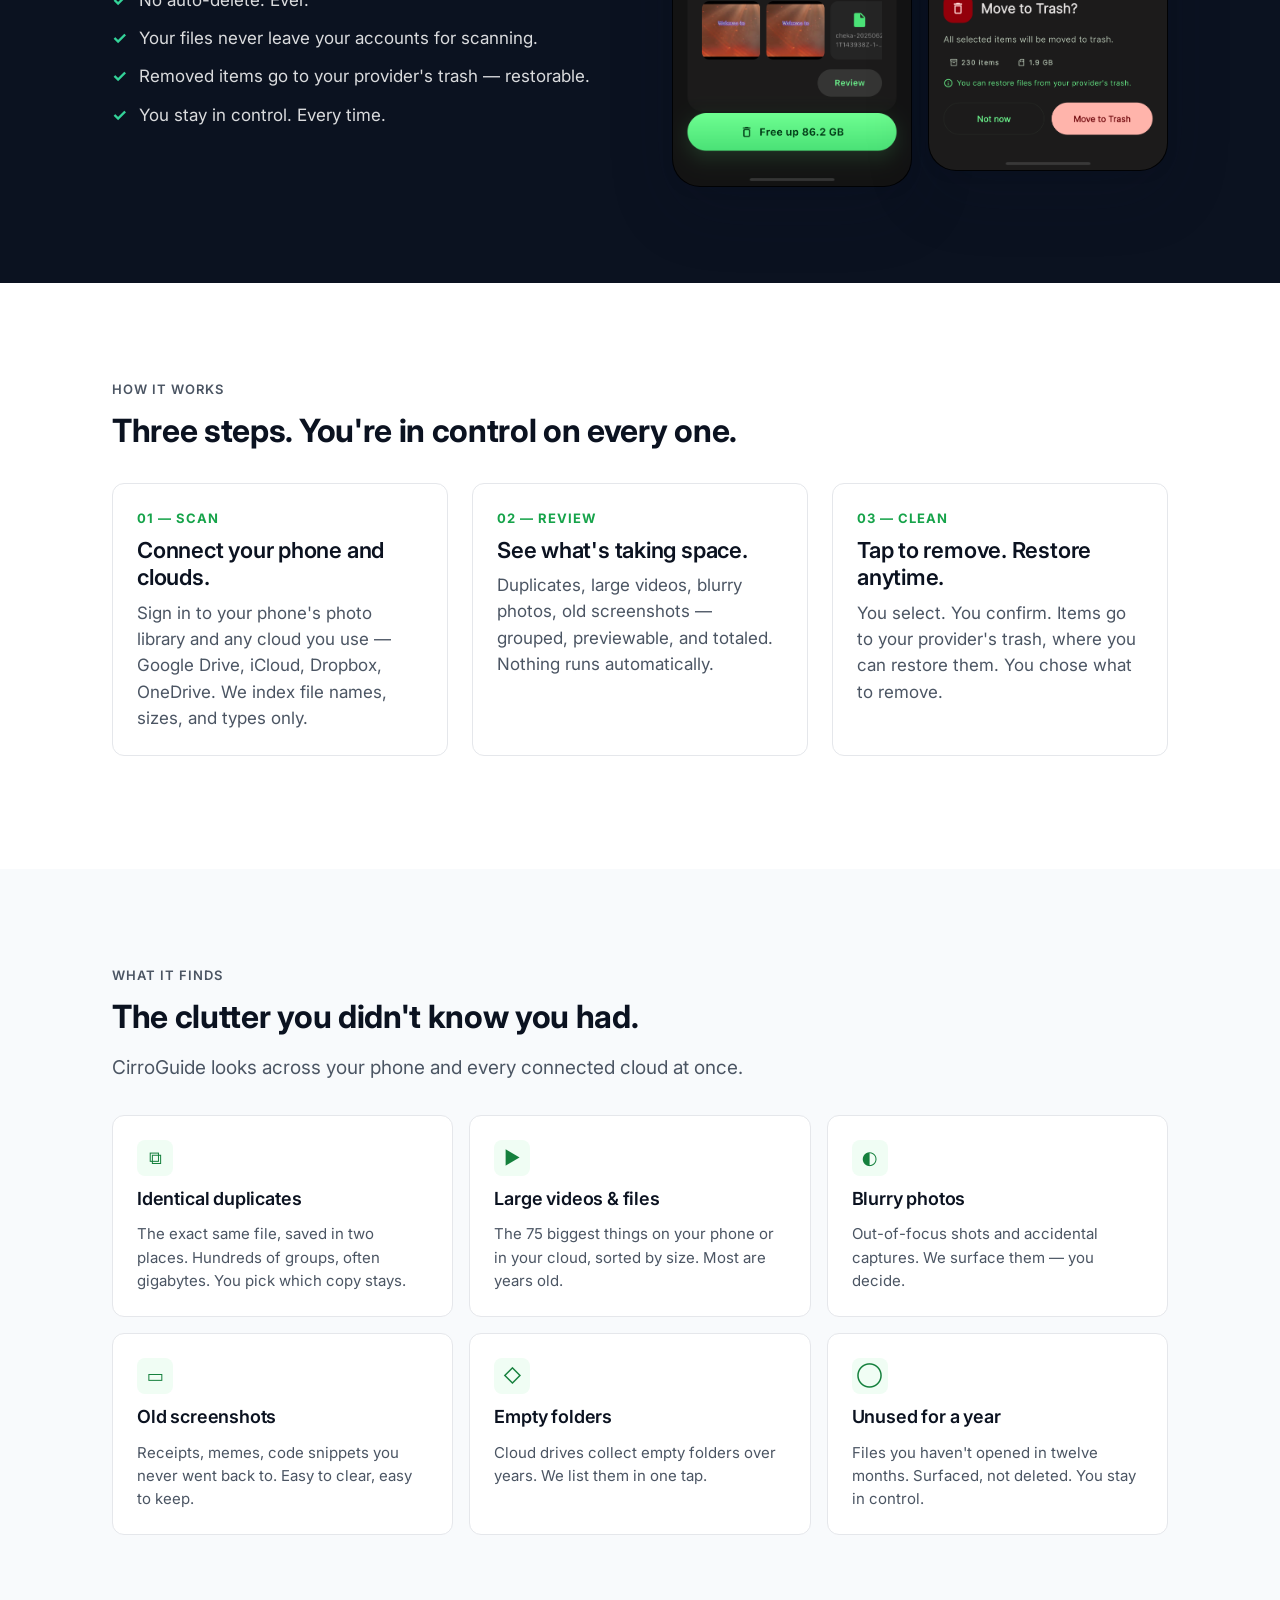
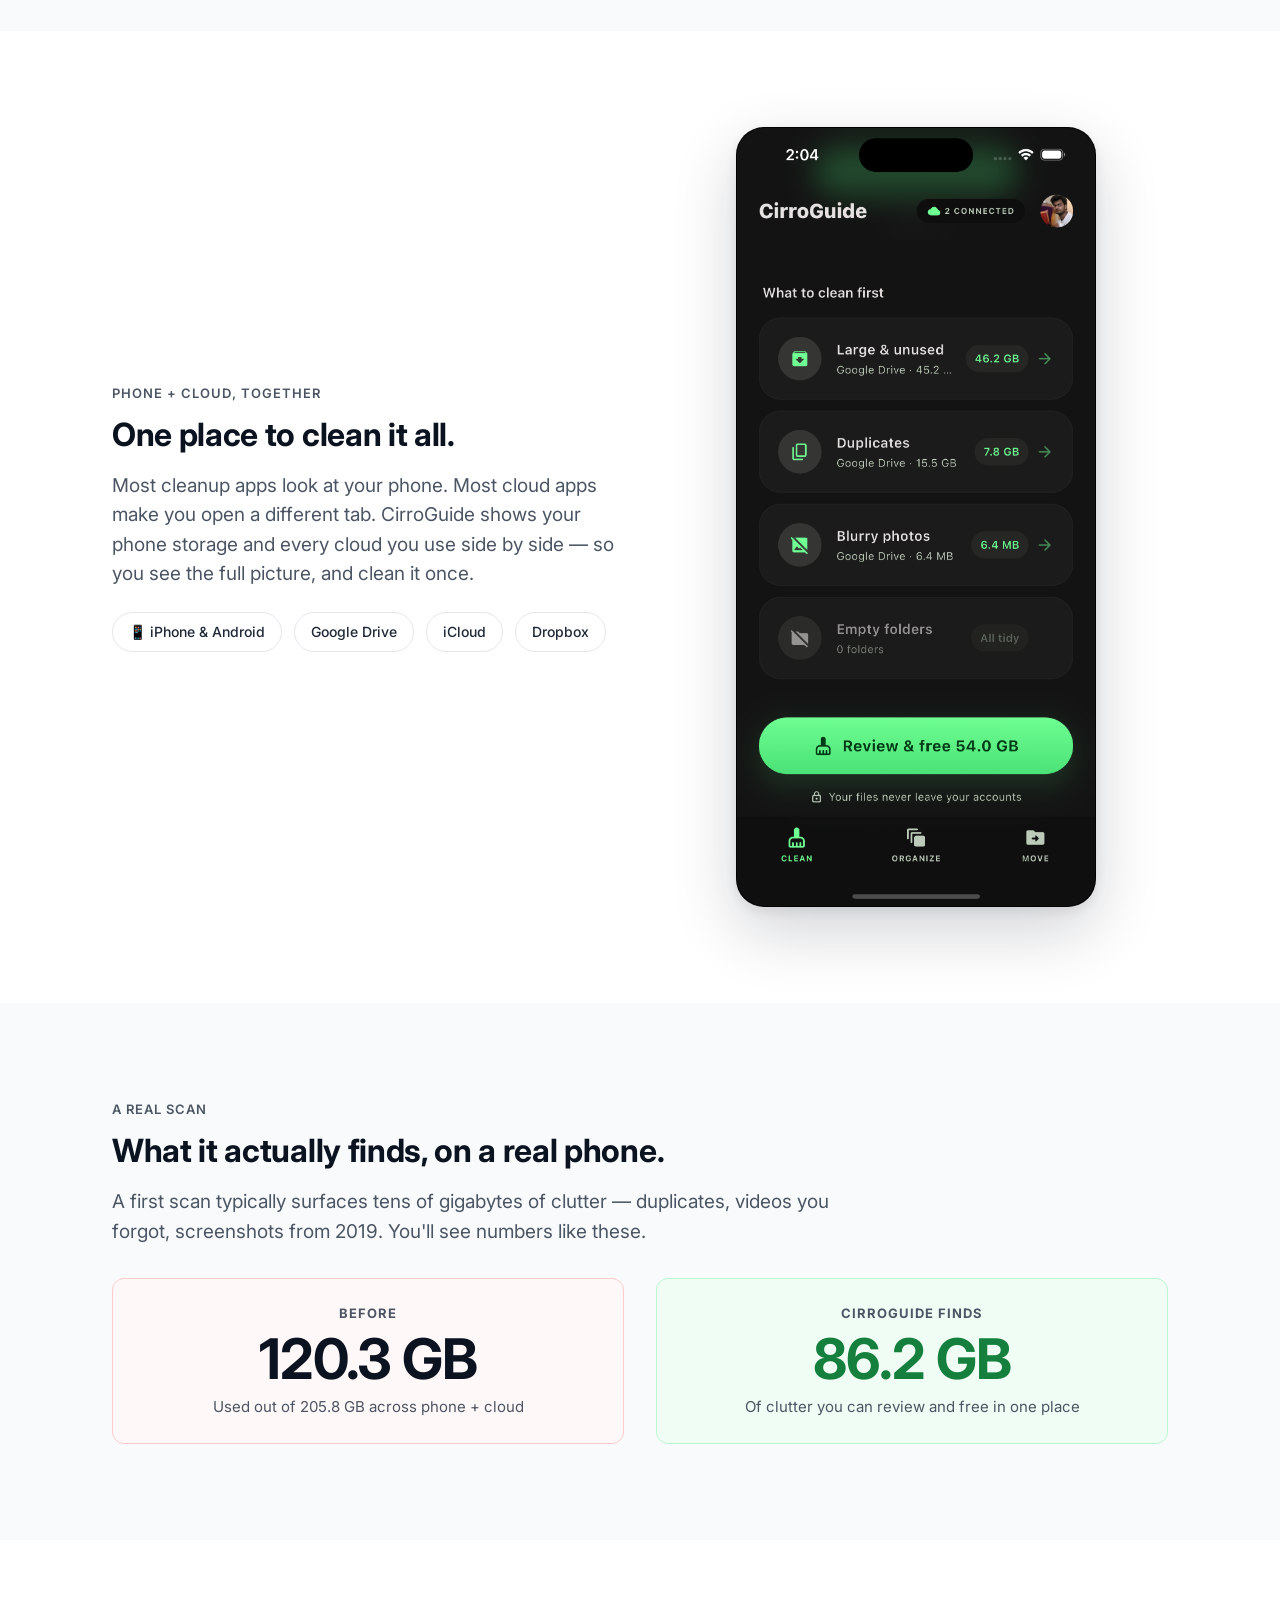
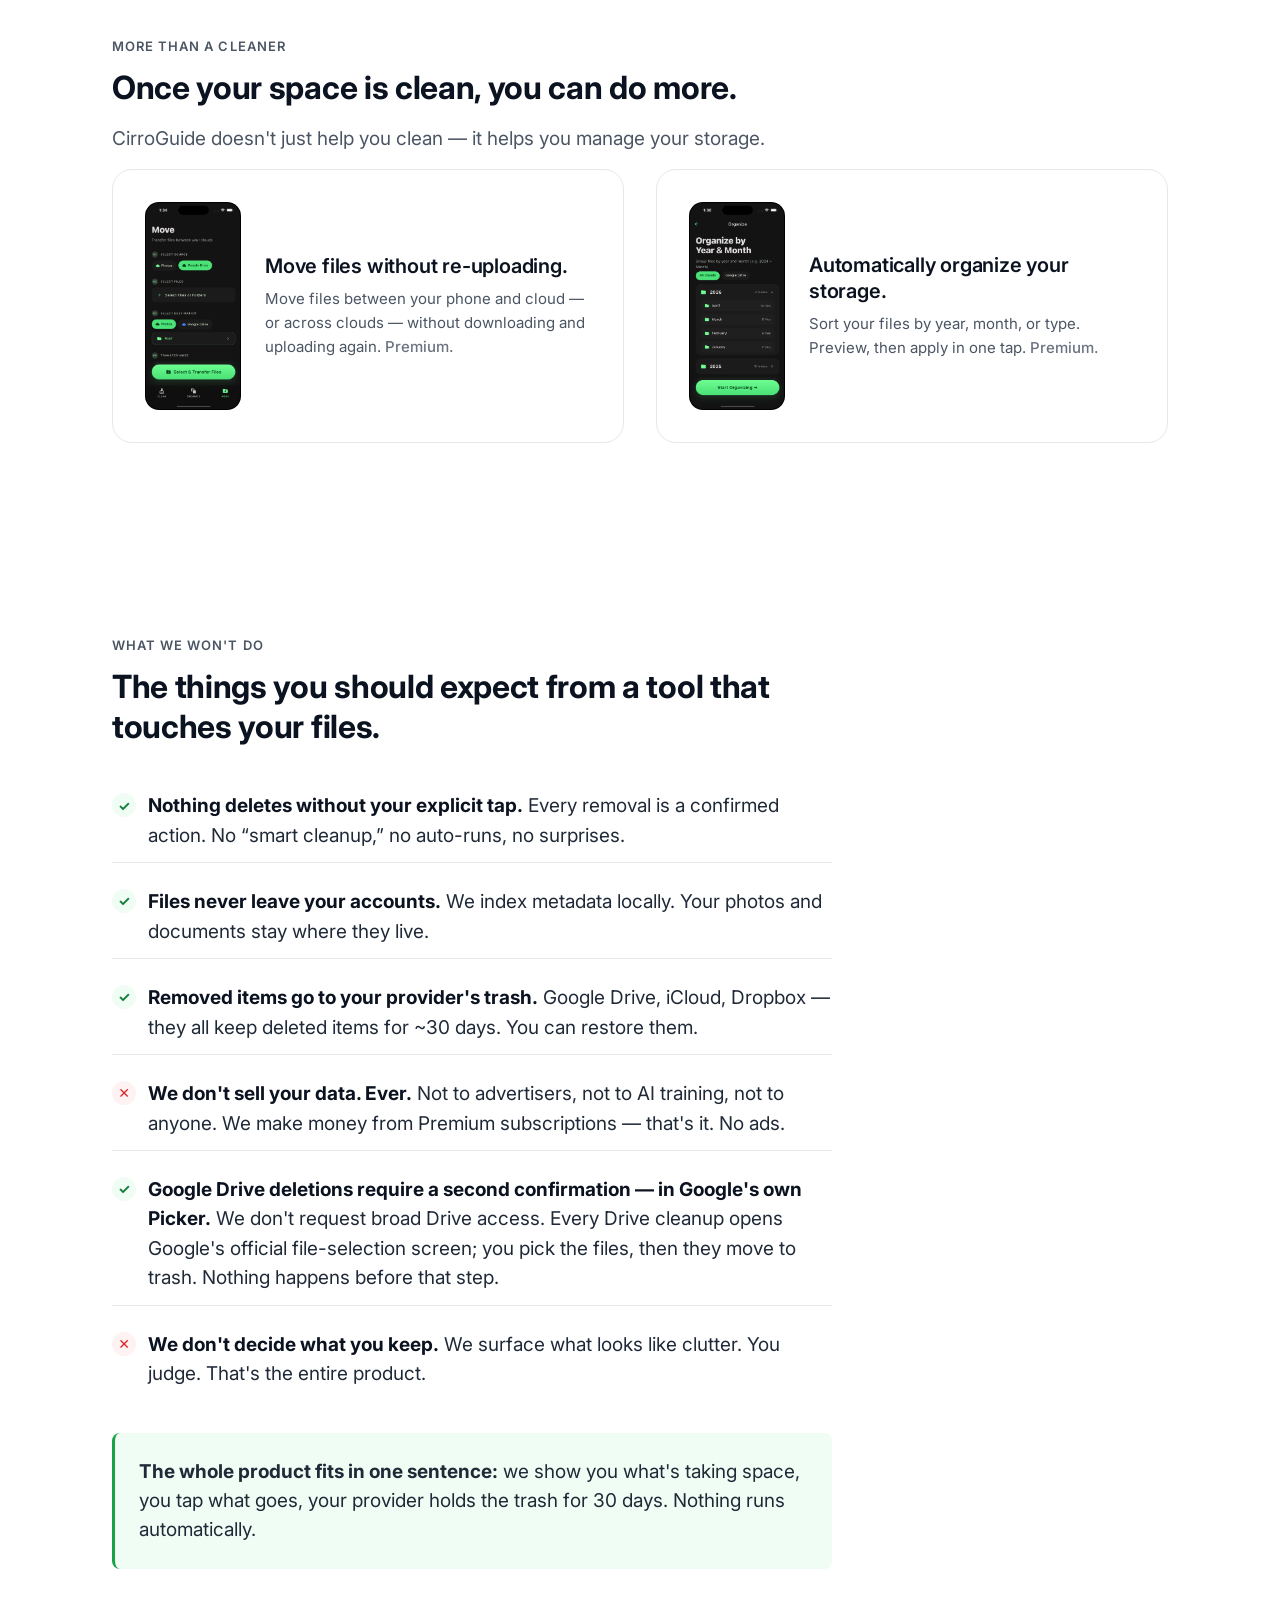
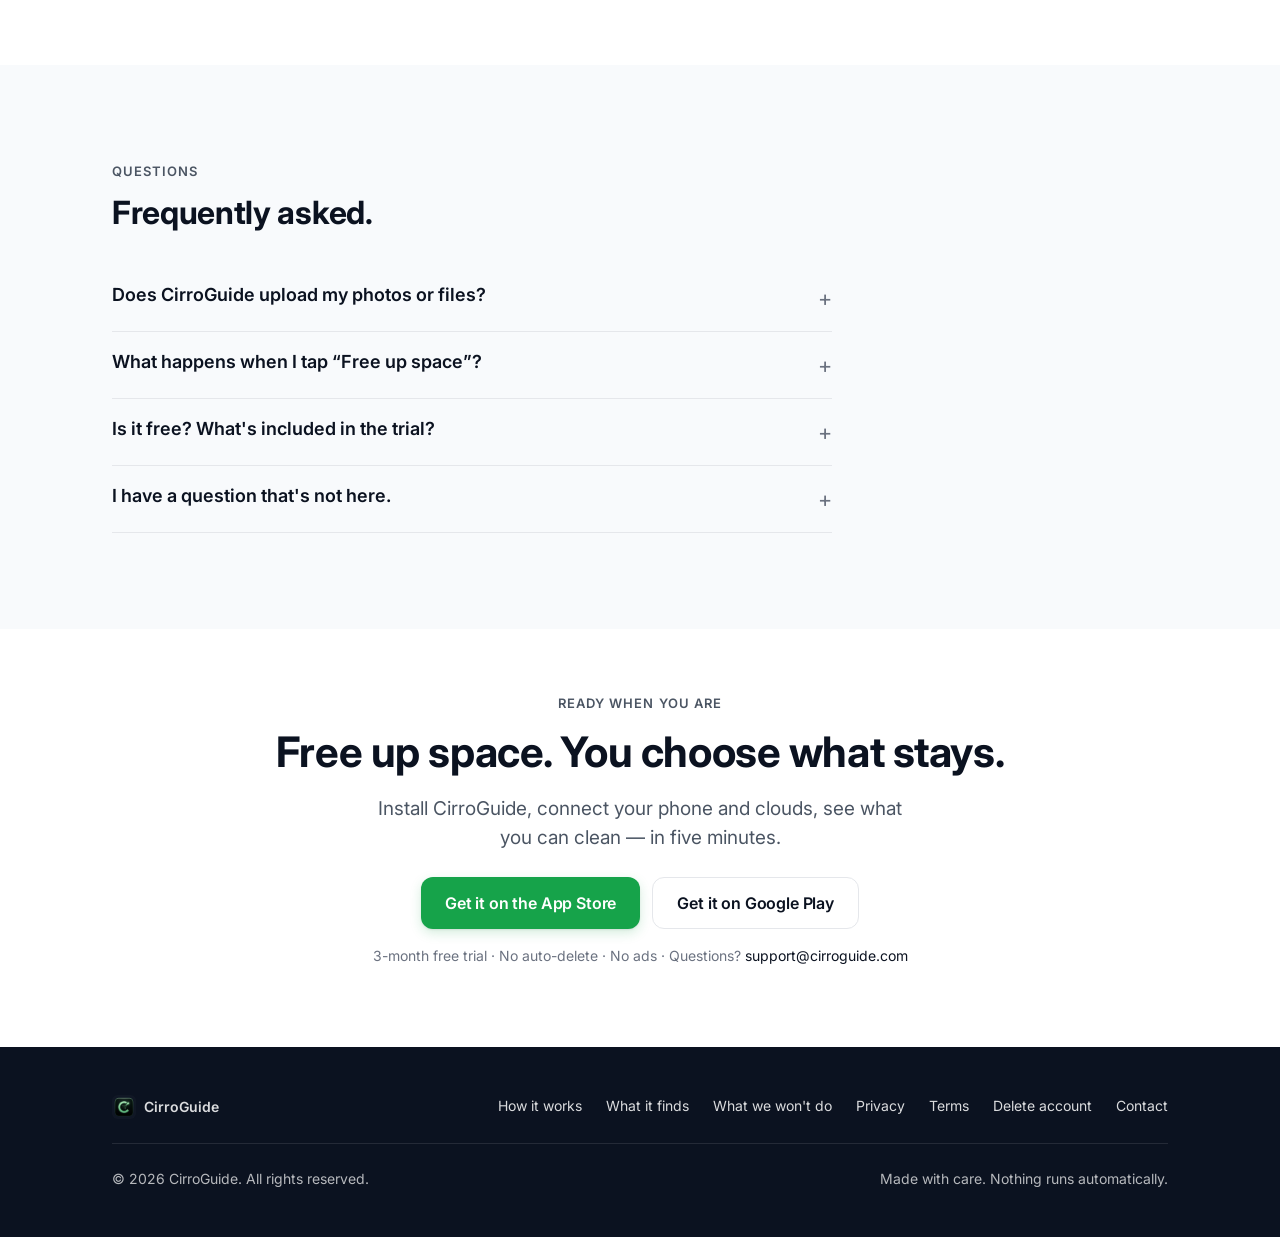
==== commit 835ad2b7: "privacy: add Google Drive scope and Picker authorization section - privacy.html: new section 2 'How " ====
--- a/index.html
+++ b/index.html
@@ -68,7 +68,7 @@
           <div class="phone phone--lift2">
             <img src="./assets/screens/03_ios_review_clean.png" alt="" loading="eager" decoding="async" />
           </div>
-          <div class="phone phone--lift">
+          <div class="phone phone--lift phone--mobile-hide">
             <img src="./assets/screens/04_ios_confirm_trash.png" alt="" loading="lazy" decoding="async" />
           </div>
         </div>
@@ -287,6 +287,10 @@
             <div><strong>We don't sell your data. Ever.</strong> Not to advertisers, not to AI training, not to anyone. We make money from Premium subscriptions — that's it. No ads.</div>
           </div>
           <div class="wontdo__row">
+            <span class="wontdo__mark wontdo__mark--check" aria-hidden="true">✓</span>
+            <div><strong>Google Drive deletions require a second confirmation — in Google's own Picker.</strong> We don't request broad Drive access. Every Drive cleanup opens Google's official file-selection screen; you pick the files, then they move to trash. Nothing happens before that step.</div>
+          </div>
+          <div class="wontdo__row">
             <span class="wontdo__mark wontdo__mark--cross" aria-hidden="true">✕</span>
             <div><strong>We don't decide what you keep.</strong> We surface what looks like clutter. You judge. That's the entire product.</div>
           </div>
@@ -316,8 +320,7 @@
           <details>
             <summary>What happens when I tap “Free up space”?</summary>
             <div class="faq__answer">
-              <p>We move the items you selected to your provider's trash — Google Drive trash, iCloud Recently Deleted, Dropbox deleted files. You confirm before anything moves. You can restore items from your provider's trash for about 30 days.</p>
-            </div>
+              <p>We move the items you selected to your provider's trash — Google Drive trash, iCloud Recently Deleted, Dropbox deleted files. You confirm before anything moves. You can restore items from your provider's trash for about 30 days.</p>              <p>For <strong>Google Drive</strong> specifically, an extra confirmation step is built in: Google's own Drive Picker opens and you must select the files yourself before any deletion proceeds. This is a deliberate safety layer — CirroGuide cannot delete Drive files without that explicit selection.</p>            </div>
           </details>
           <details>
             <summary>Is it free? What's included in the trial?</summary>
--- a/styles.css
+++ b/styles.css
@@ -657,12 +657,15 @@
   .oneplace__phone {
     max-width: none;
     width: auto;
-    height: 220px;                       /* ≈ 102px wide @ 9:19.5 */
-    max-height: 220px;
+    height: 180px;                       /* was 220px — further reduced */
+    max-height: 180px;
     aspect-ratio: 9 / 19.5;
     margin: var(--s-4) auto 0;
-    border-radius: 20px;
+    border-radius: 16px;
   }
+
+  /* Hide third hero phone on mobile — 2 is enough */
+  .phone--mobile-hide { display: none; }
 
   /* Nav: hide ghost CTA height bump, keep brand + primary CTA */
   .nav__cta { height: 36px; padding: 0 var(--s-3); font-size: 13px; }
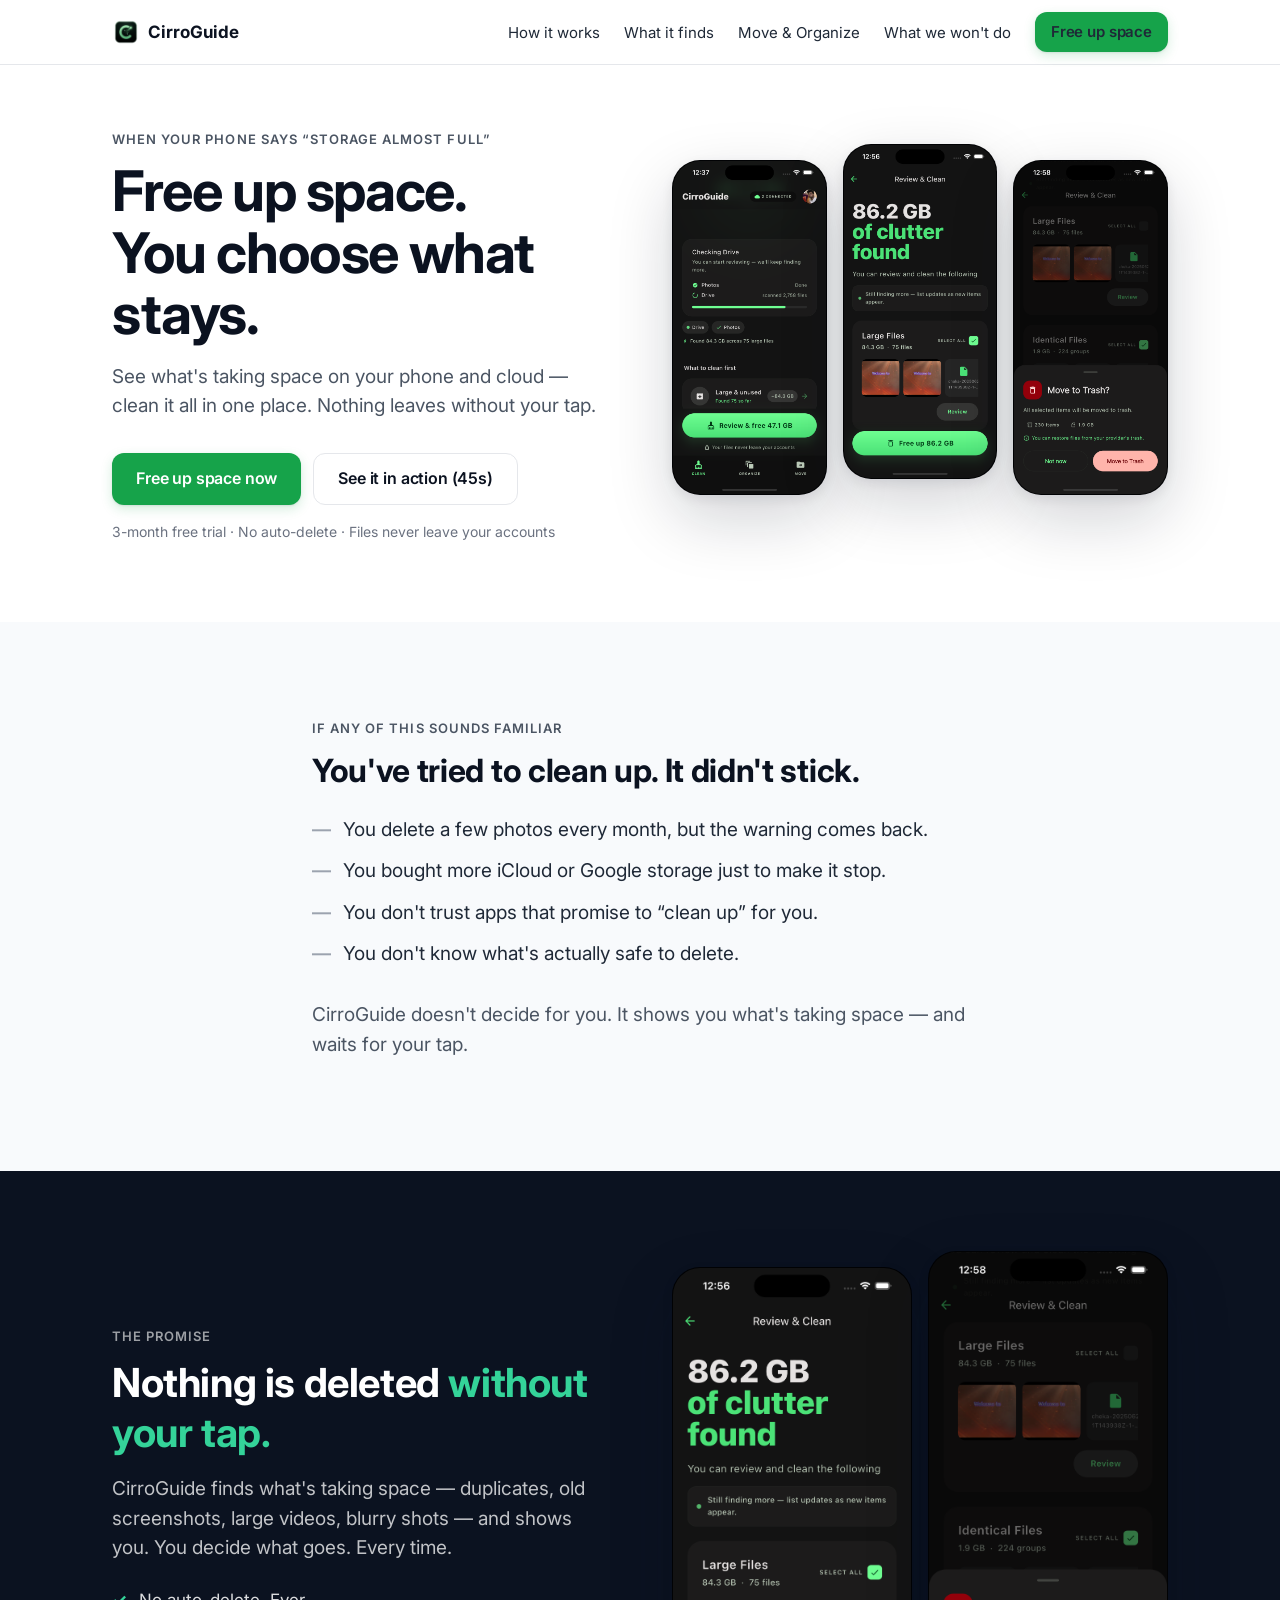
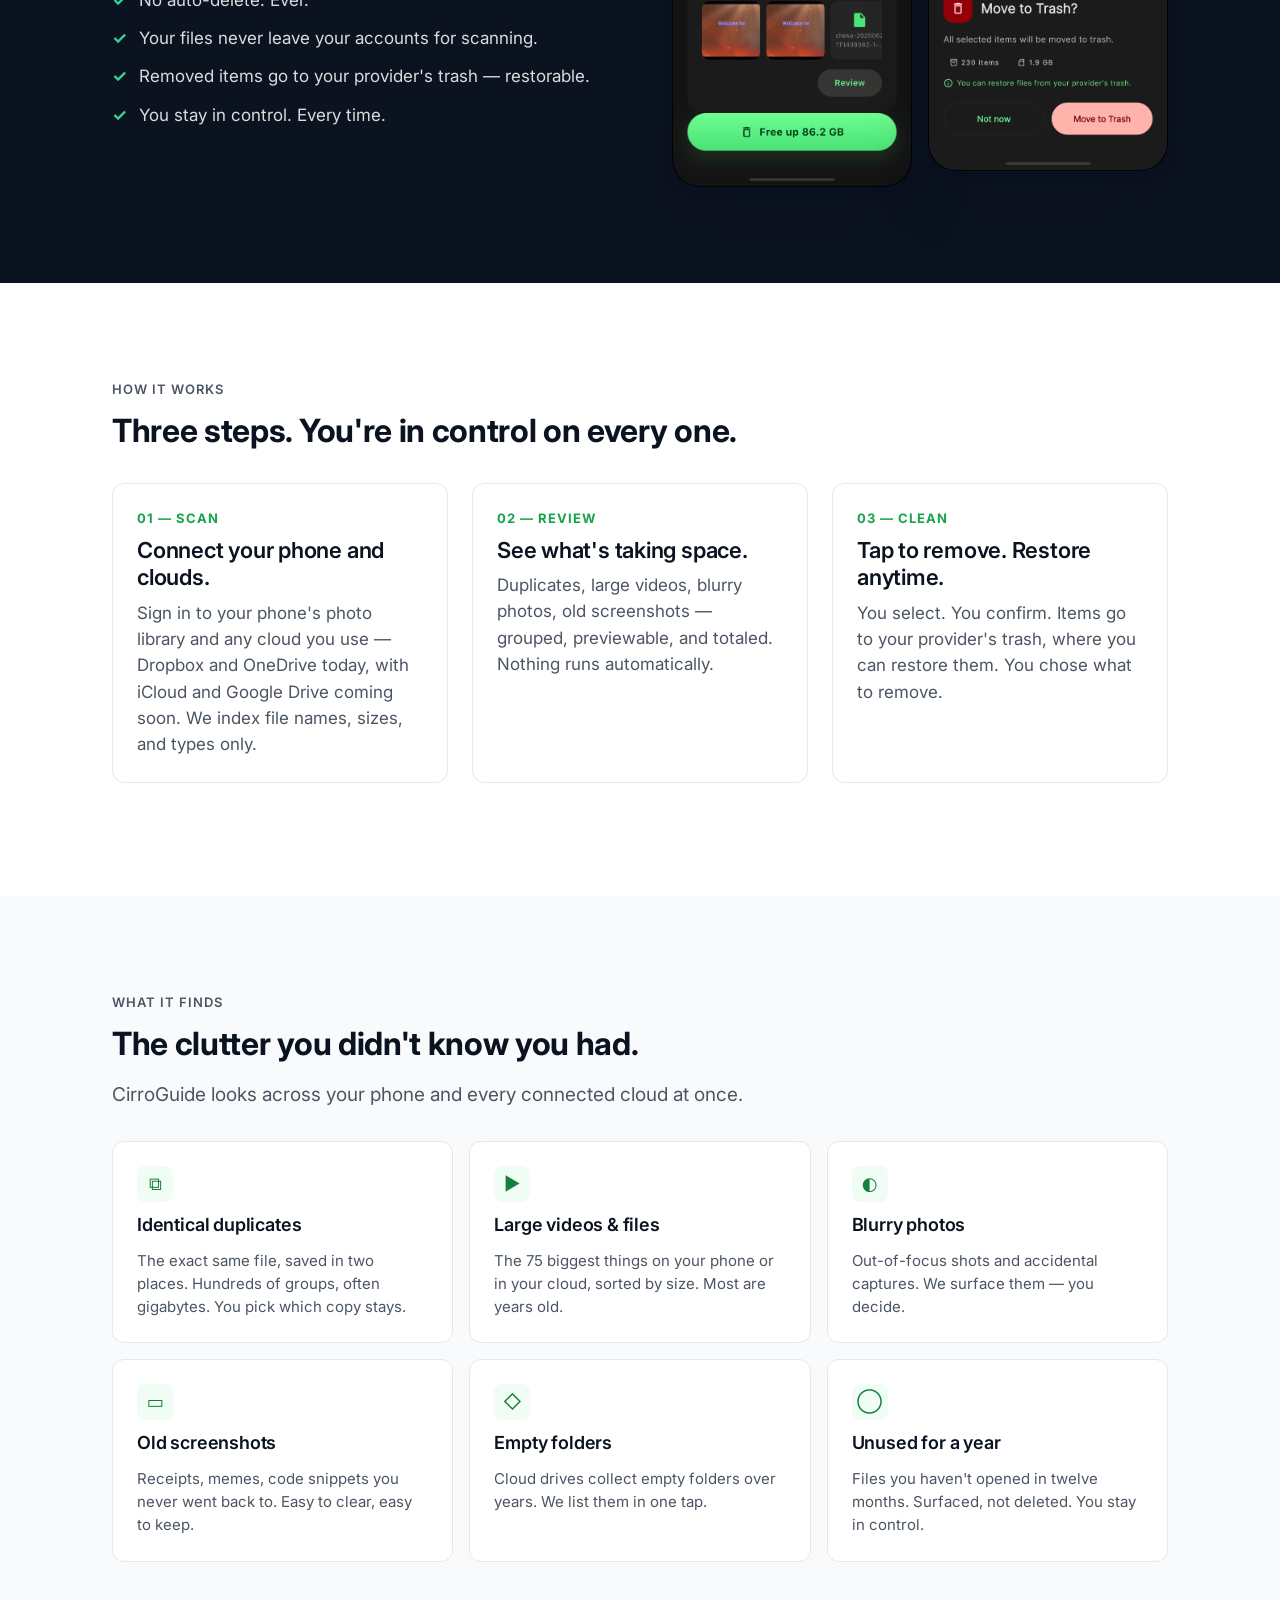
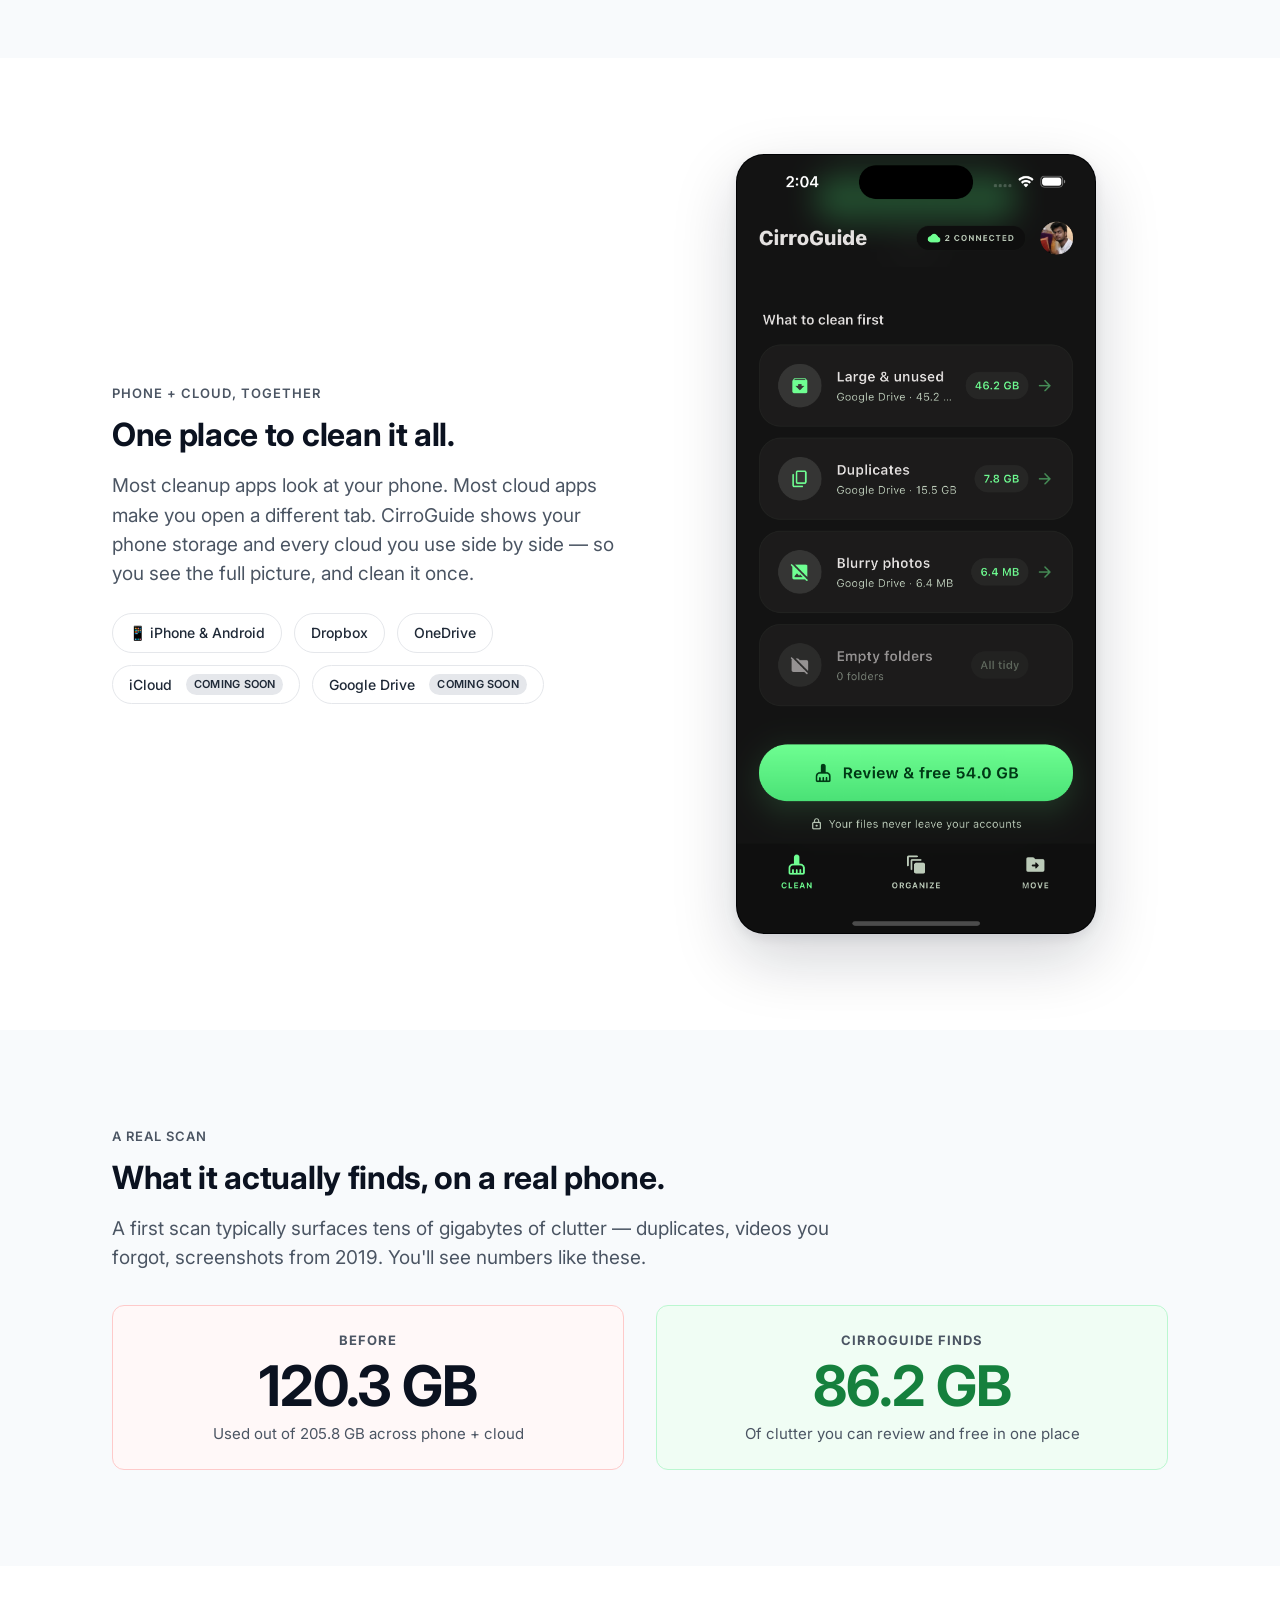
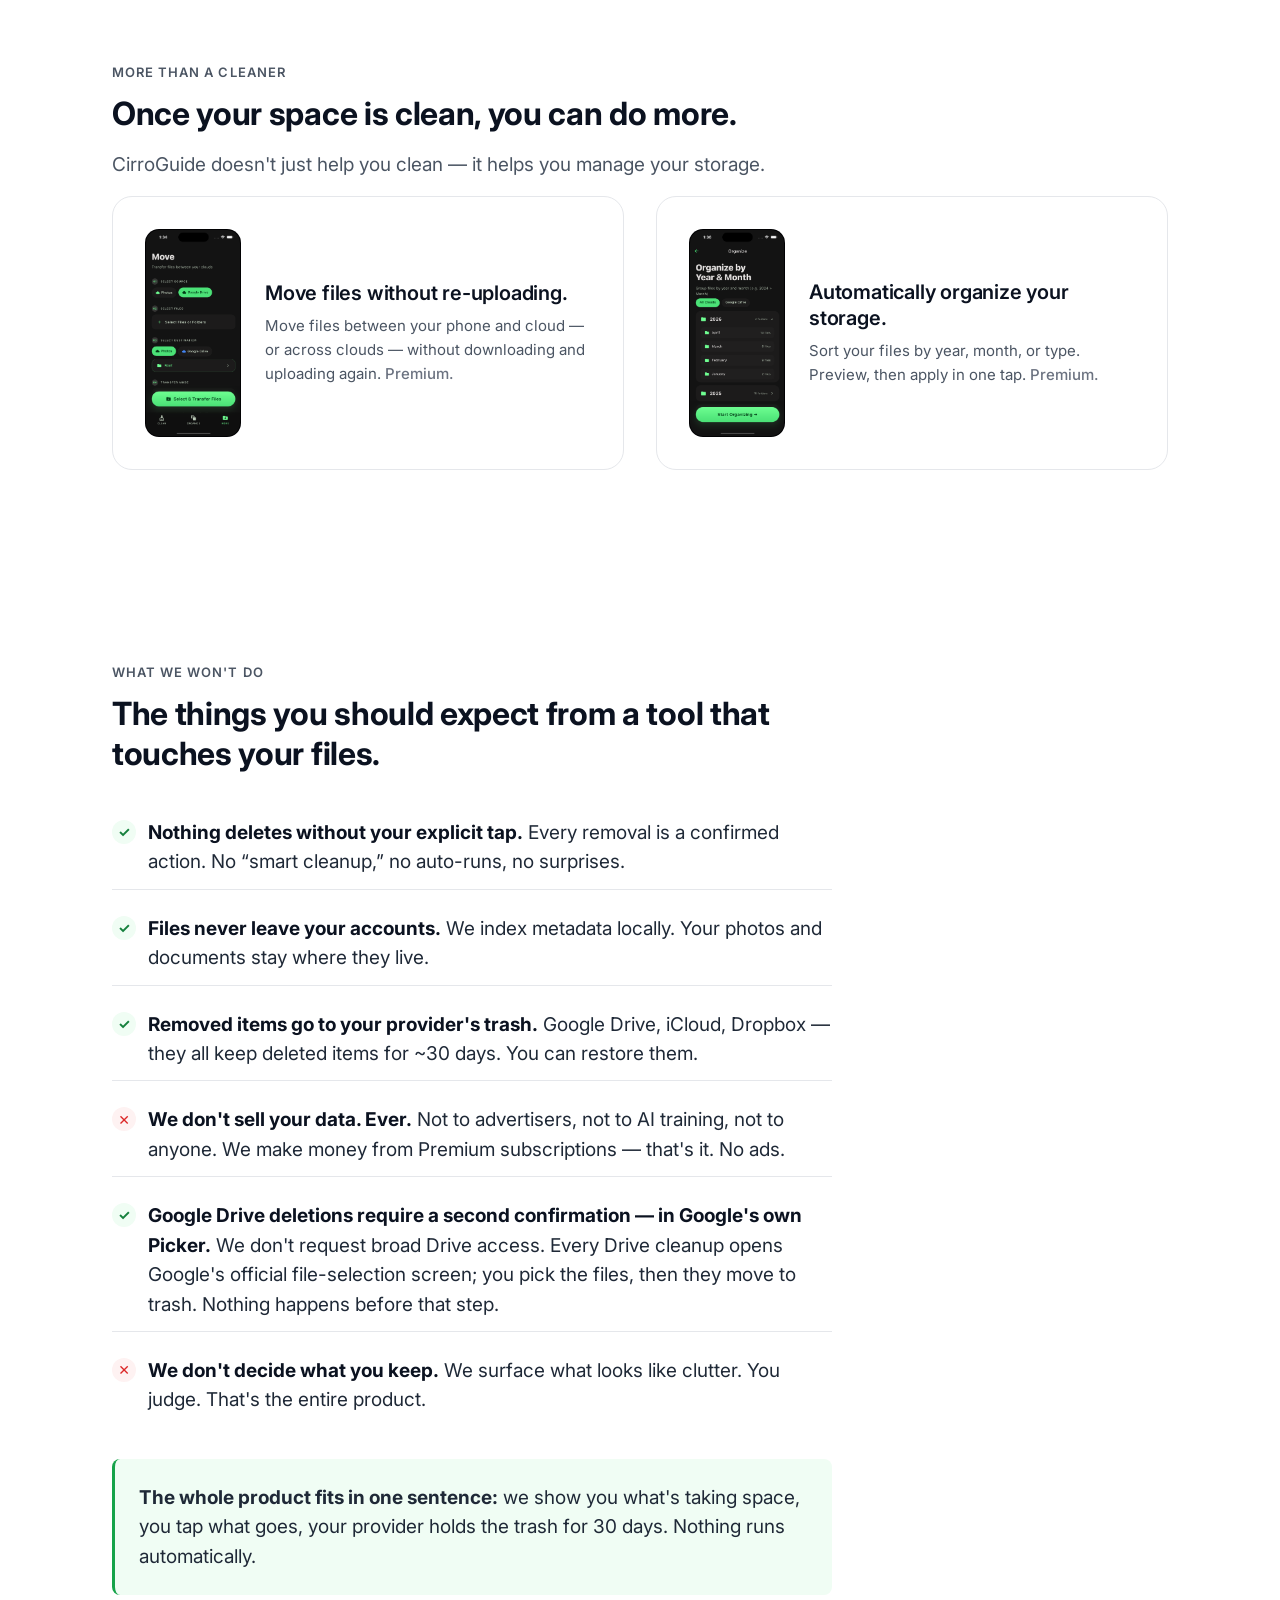
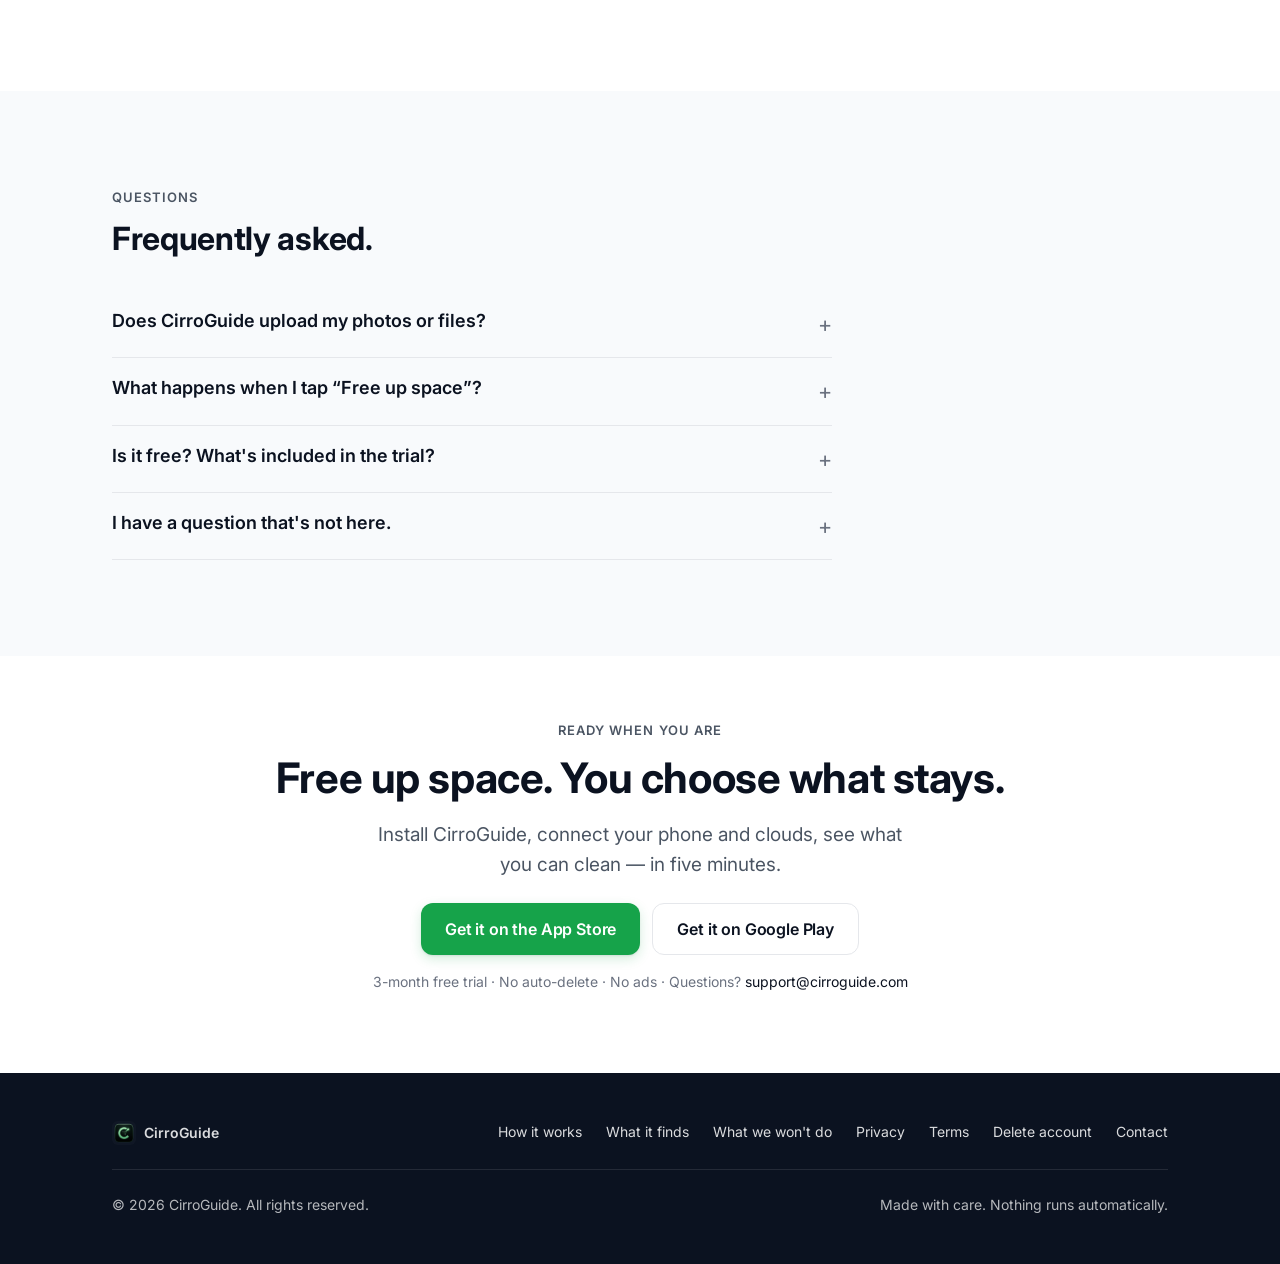
==== commit 4558ceb6: "site: mark iCloud and Google Drive as coming soon; surface Dropbox + OneDrive as today's providers" ====
--- a/index.html
+++ b/index.html
@@ -126,7 +126,7 @@
           <li class="step">
             <div class="step__num">01 — SCAN</div>
             <h3>Connect your phone and clouds.</h3>
-            <p>Sign in to your phone's photo library and any cloud you use — Google Drive, iCloud, Dropbox, OneDrive. We index file names, sizes, and types only.</p>
+            <p>Sign in to your phone's photo library and any cloud you use — Dropbox and OneDrive today, with iCloud and Google Drive coming soon. We index file names, sizes, and types only.</p>
           </li>
           <li class="step">
             <div class="step__num">02 — REVIEW</div>
@@ -194,9 +194,10 @@
           <p class="lede">Most cleanup apps look at your phone. Most cloud apps make you open a different tab. CirroGuide shows your phone storage and every cloud you use side by side — so you see the full picture, and clean it once.</p>
           <ul class="providers" aria-label="Supported providers">
             <li>📱 iPhone &amp; Android</li>
-            <li>Google Drive</li>
-            <li>iCloud</li>
             <li>Dropbox</li>
+            <li>OneDrive</li>
+            <li>iCloud <span class="soon">coming soon</span></li>
+            <li>Google Drive <span class="soon">coming soon</span></li>
           </ul>
         </div>
         <div class="phone oneplace__phone">
--- a/styles.css
+++ b/styles.css
@@ -738,3 +738,15 @@
 @media (min-width: 641px) {
   .sticky-cta { display: none !important; }
 }
+
+.providers .soon {
+  margin-left: 6px;
+  padding: 2px 8px;
+  border-radius: 999px;
+  background: var(--line);
+  color: var(--ink-700);
+  font-size: 11px;
+  font-weight: 600;
+  letter-spacing: 0.02em;
+  text-transform: uppercase;
+}
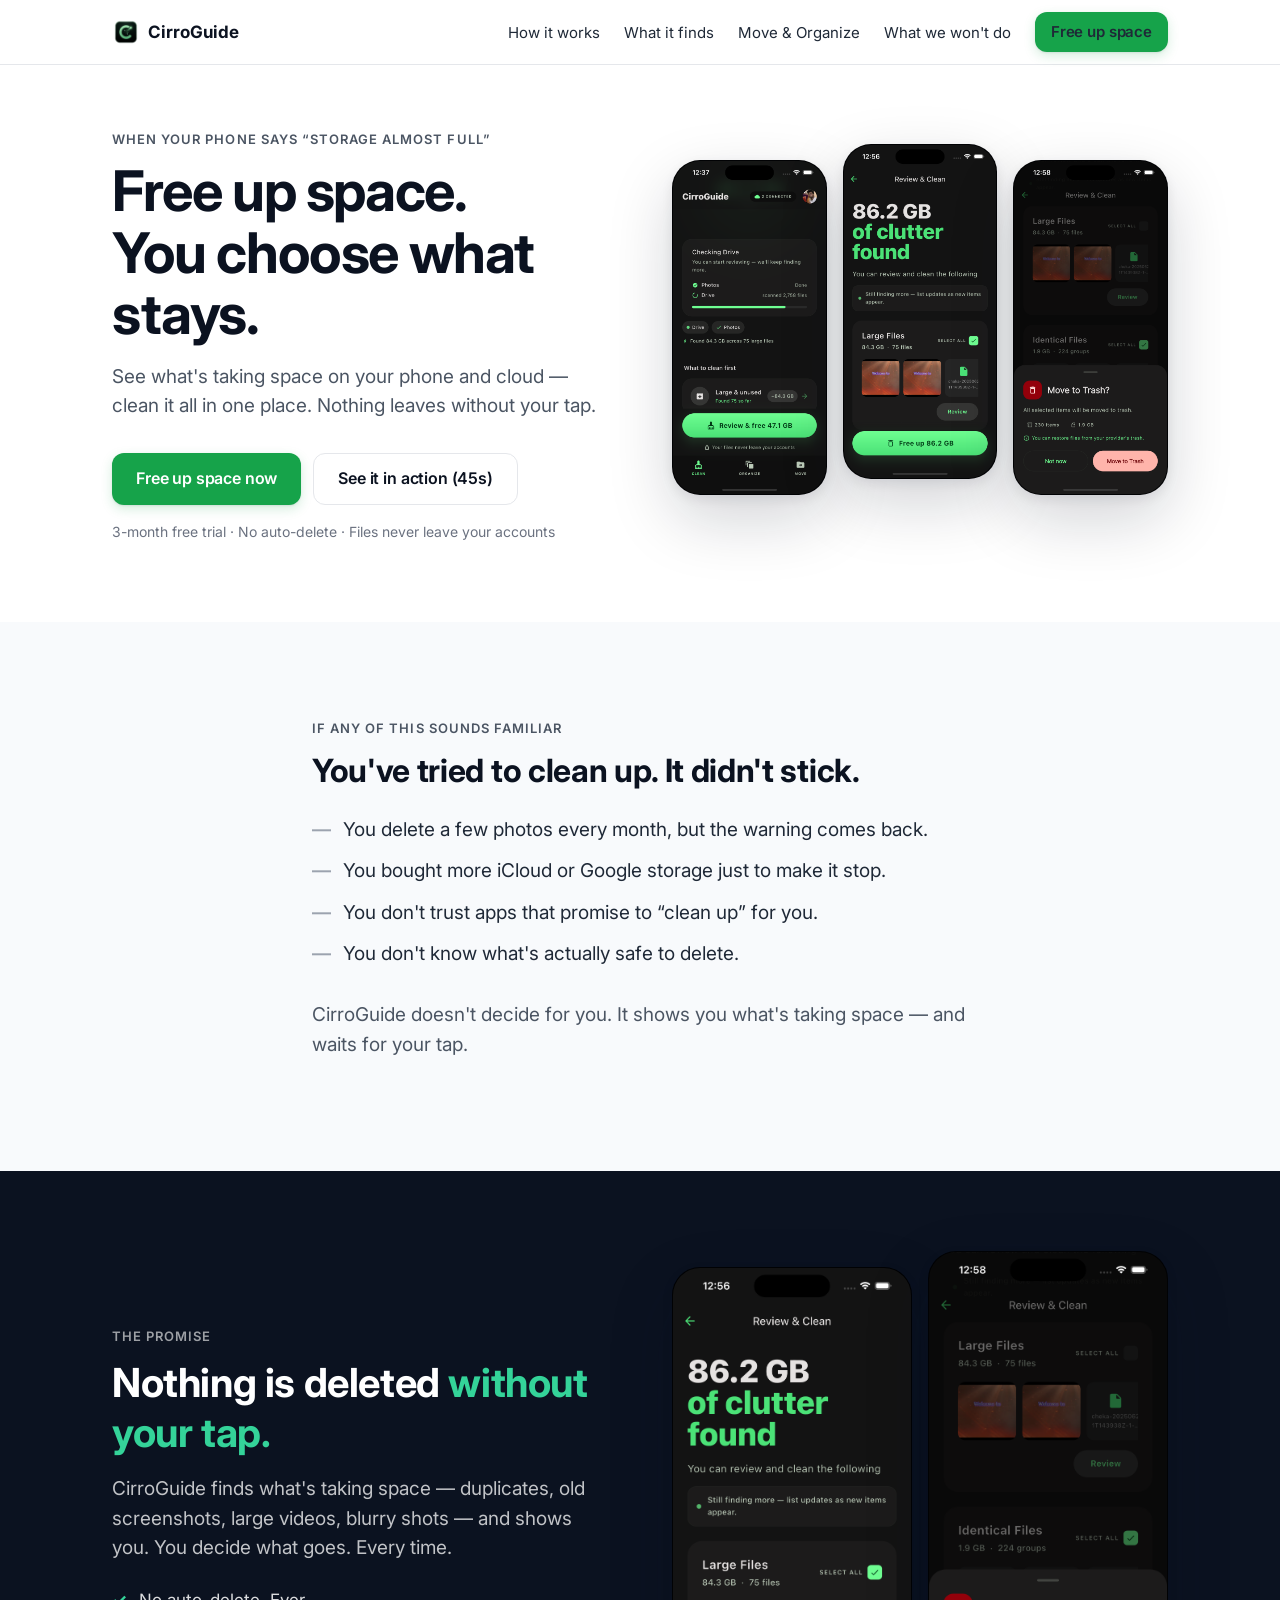
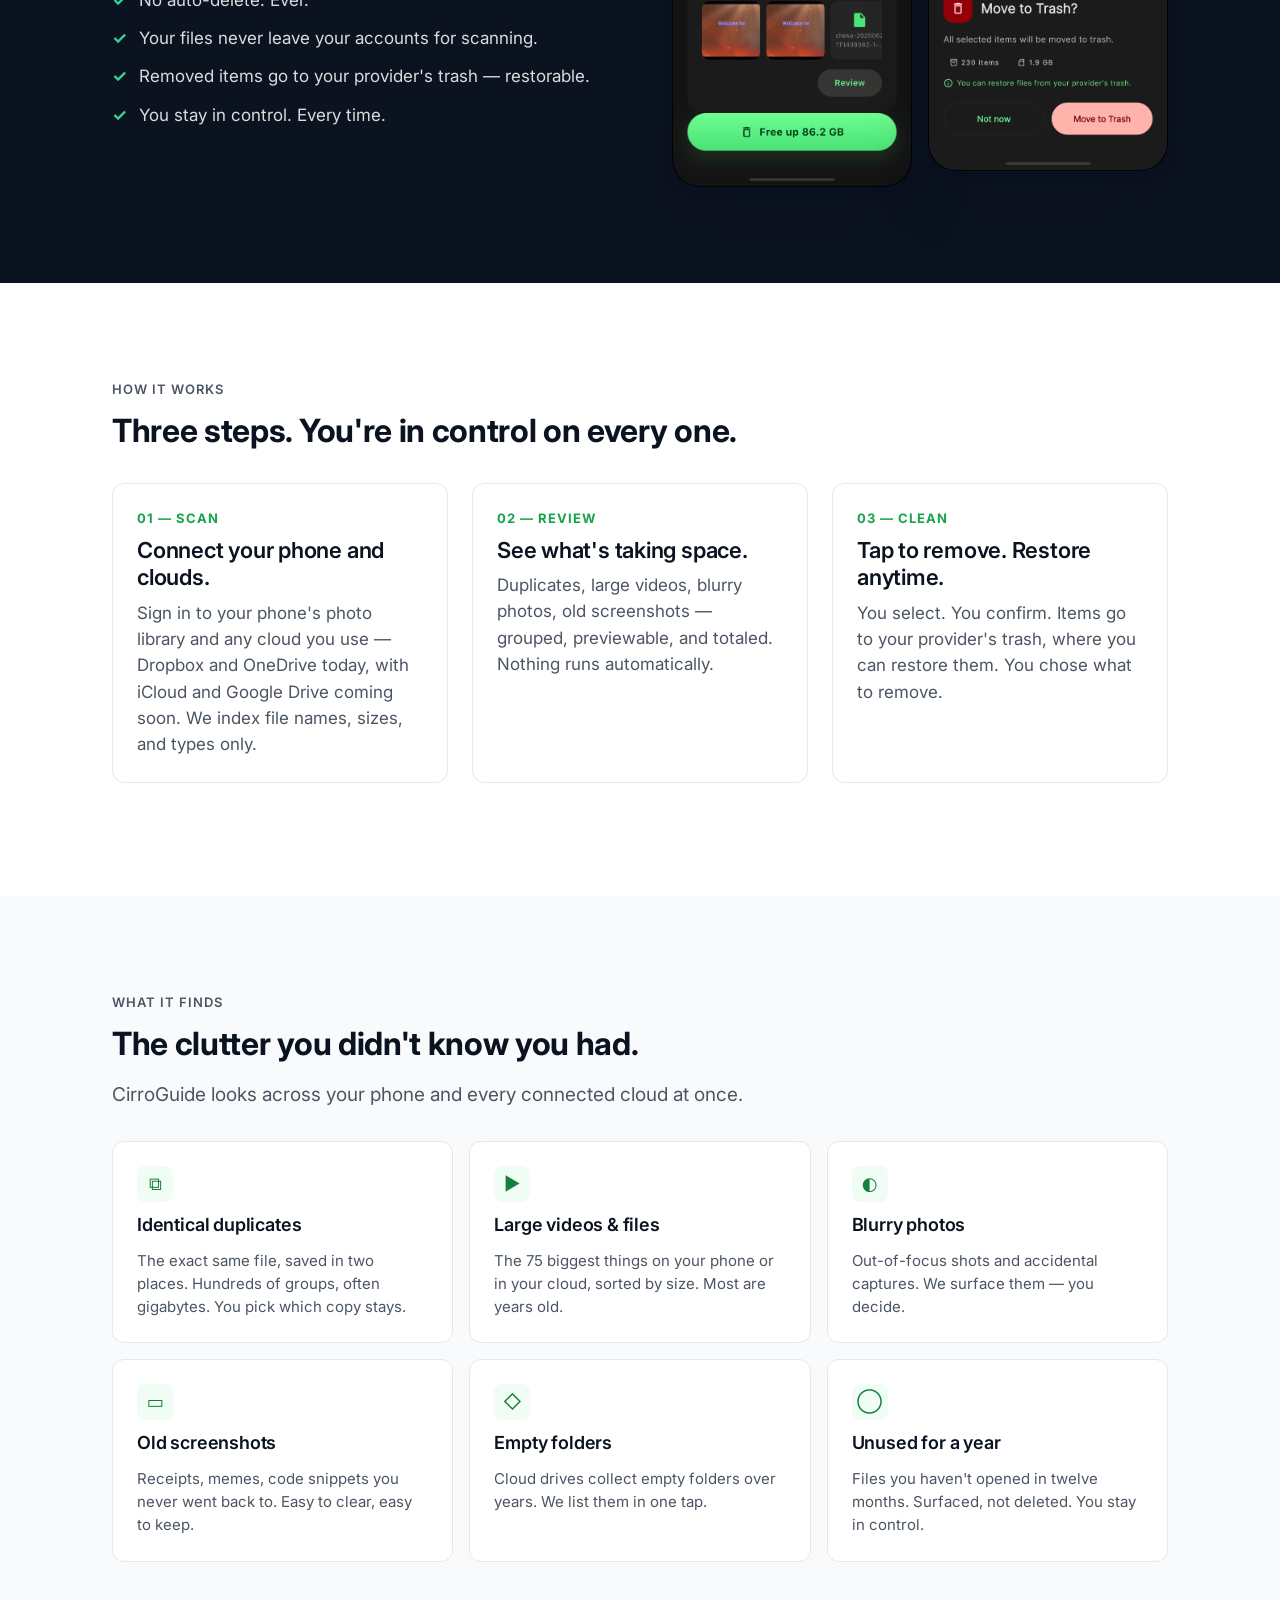
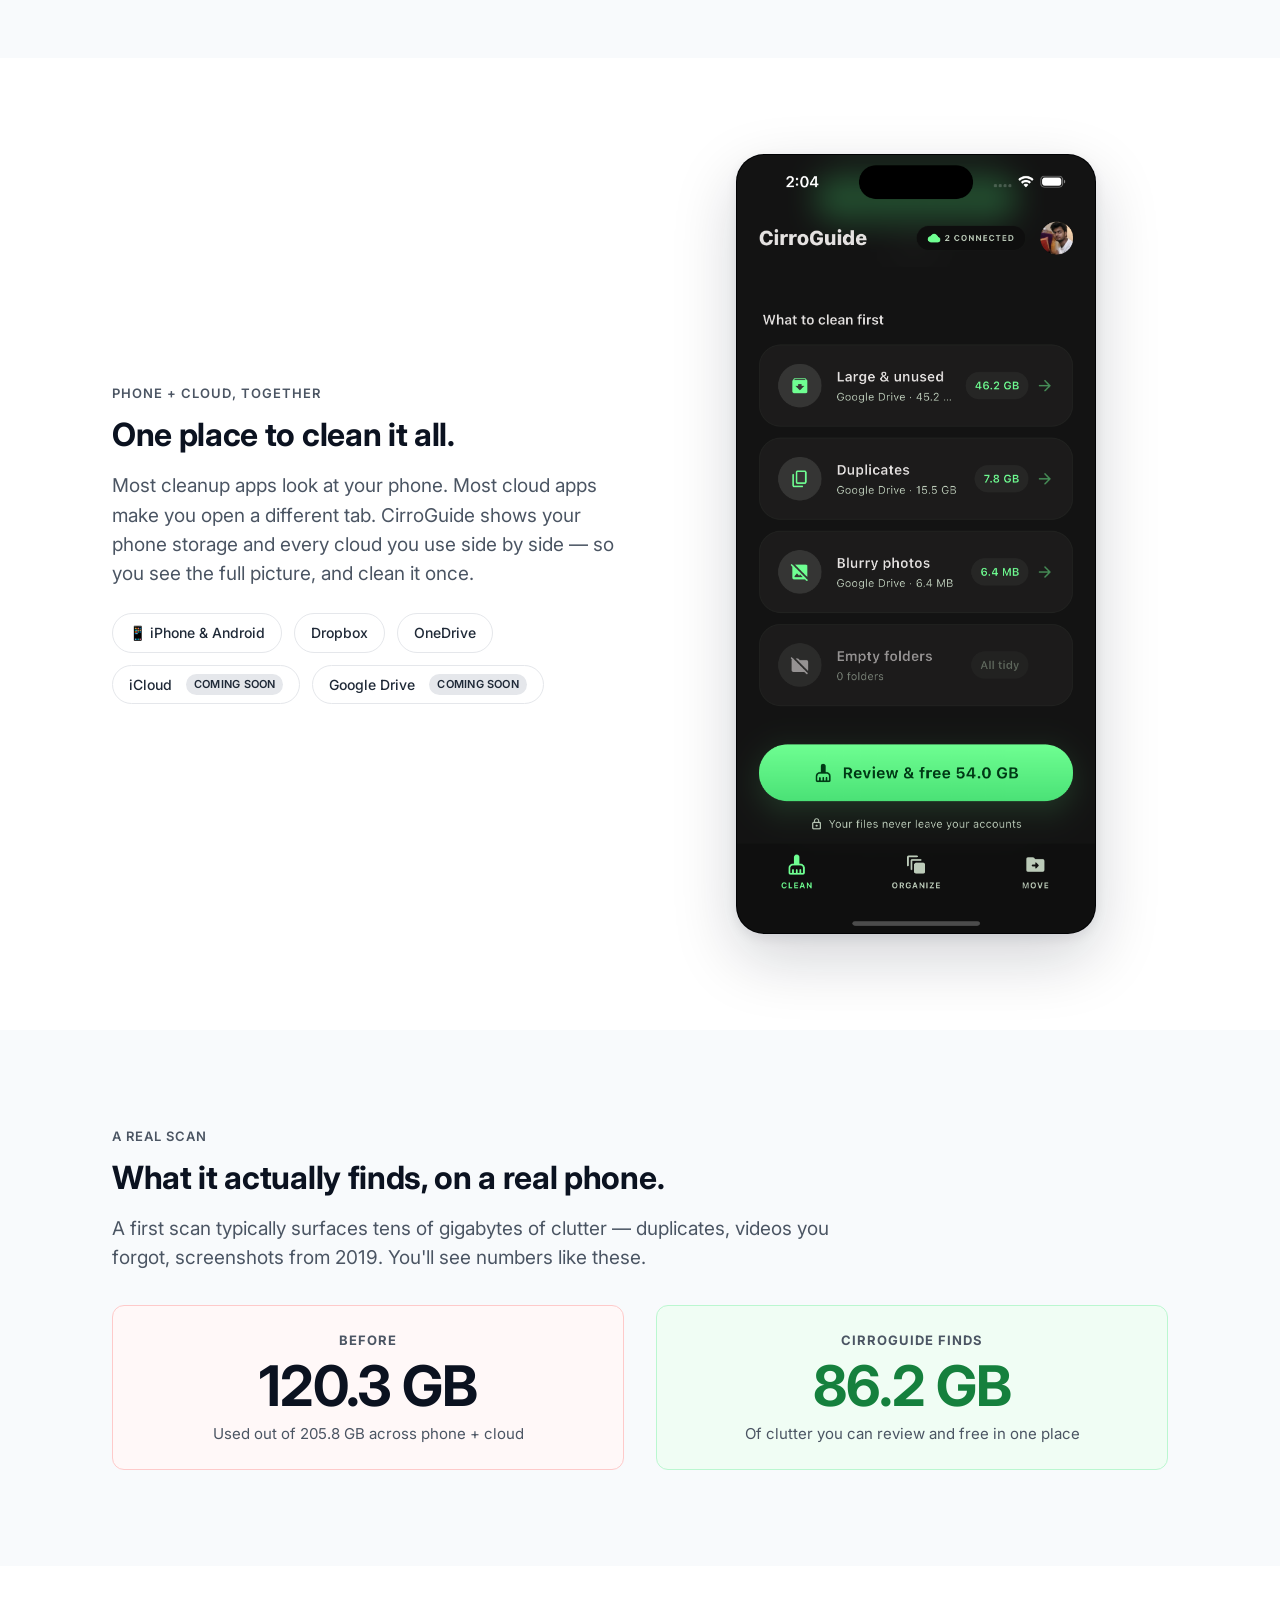
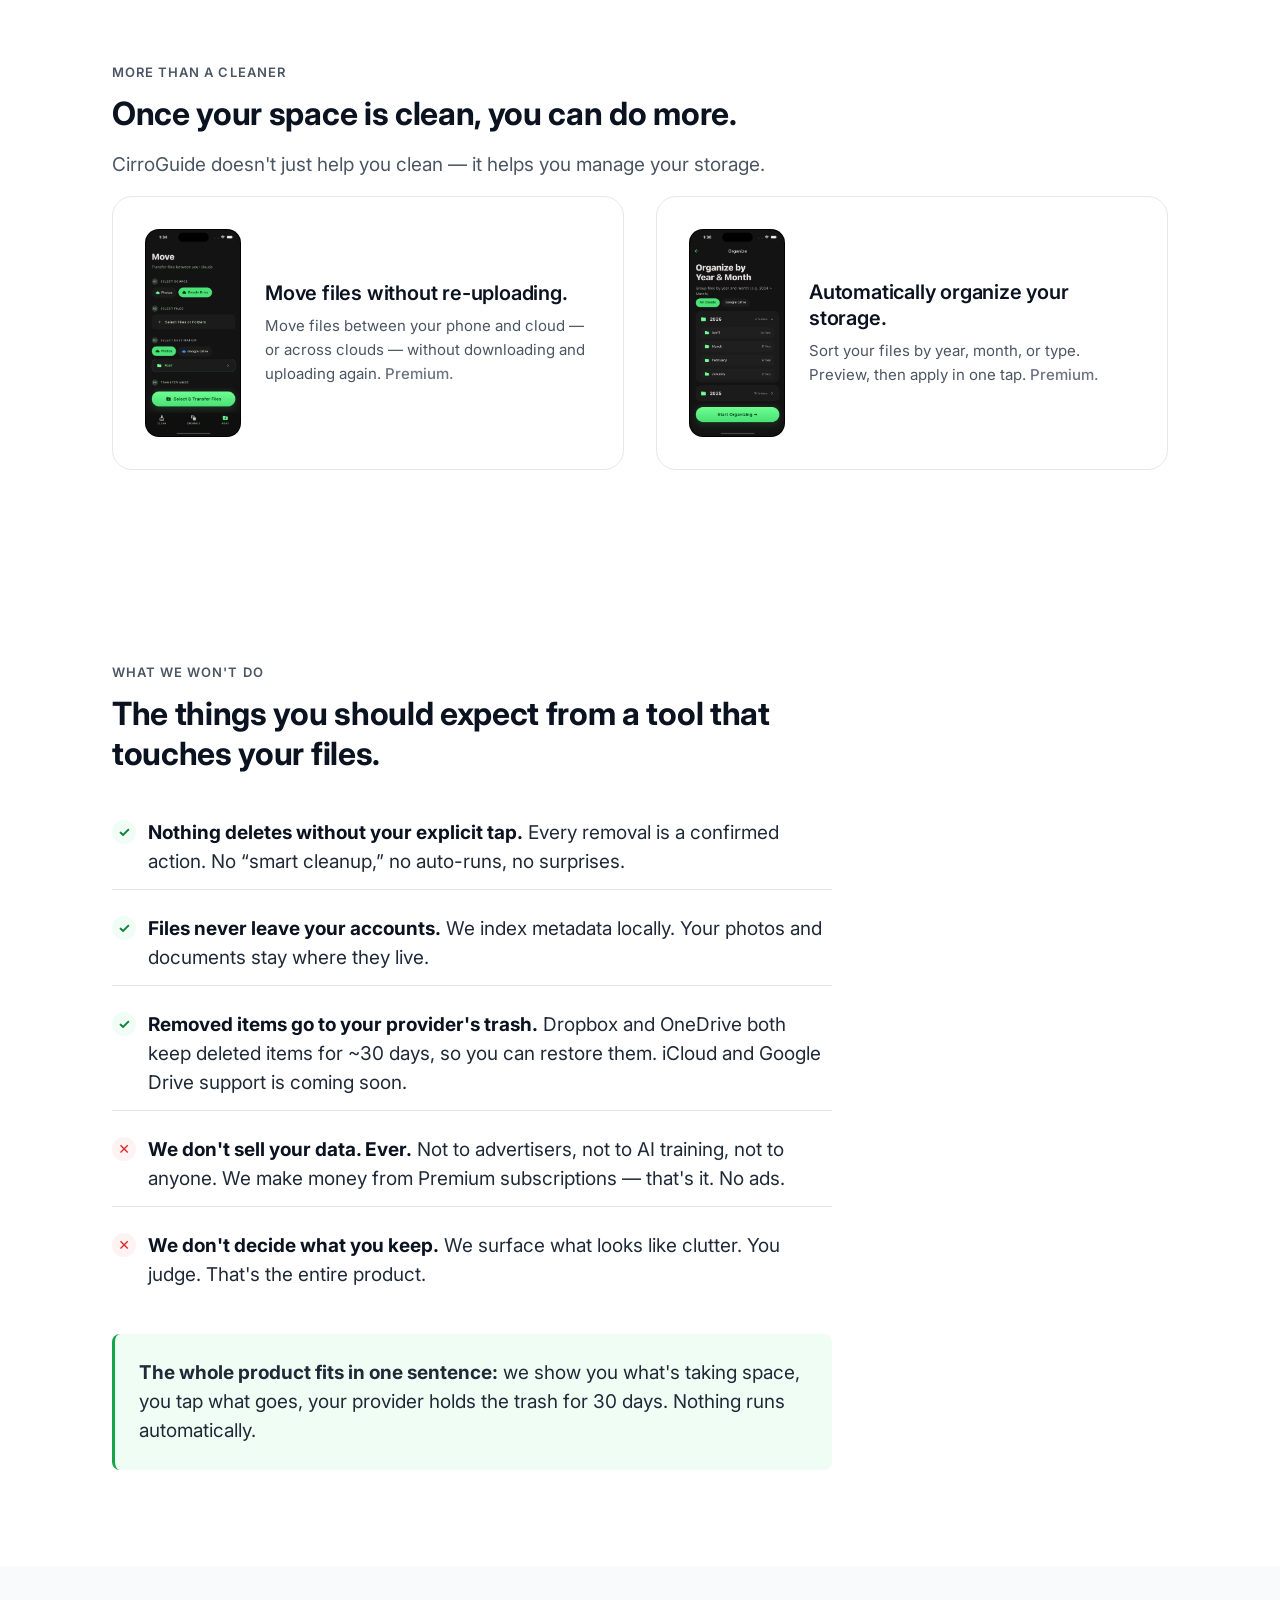
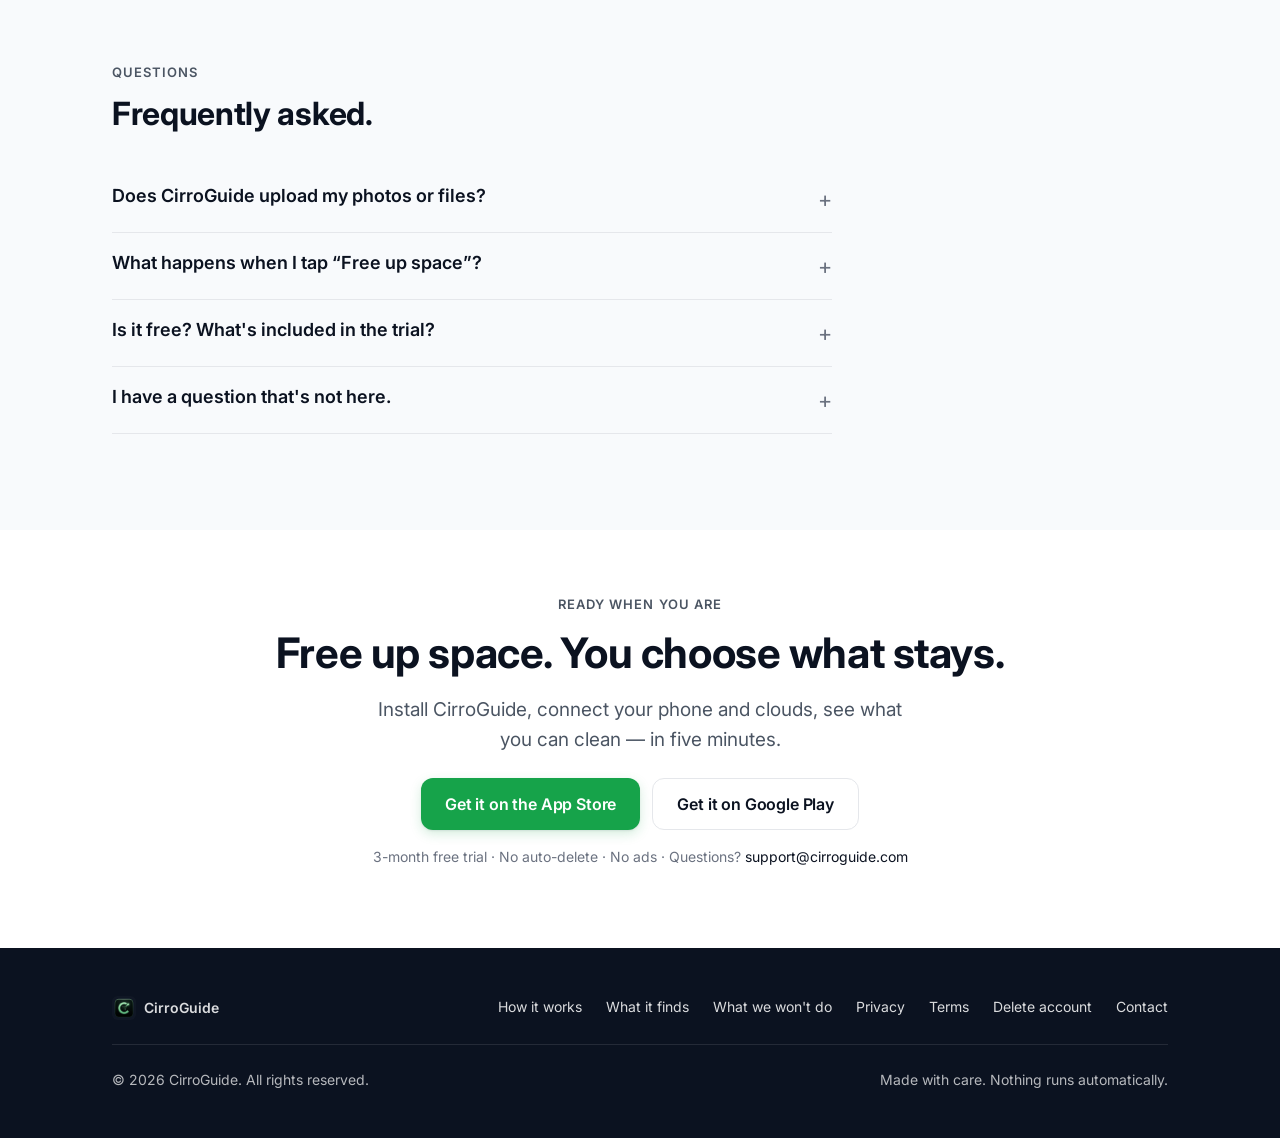
==== commit f7989f31: "site: scope all Google Drive and iCloud copy to coming-soon for MVP (Dropbox + OneDrive)" ====
--- a/index.html
+++ b/index.html
@@ -281,15 +281,11 @@
           </div>
           <div class="wontdo__row">
             <span class="wontdo__mark wontdo__mark--check" aria-hidden="true">✓</span>
-            <div><strong>Removed items go to your provider's trash.</strong> Google Drive, iCloud, Dropbox — they all keep deleted items for ~30 days. You can restore them.</div>
+            <div><strong>Removed items go to your provider's trash.</strong> Dropbox and OneDrive both keep deleted items for ~30 days, so you can restore them. iCloud and Google Drive support is coming soon.</div>
           </div>
           <div class="wontdo__row">
             <span class="wontdo__mark wontdo__mark--cross" aria-hidden="true">✕</span>
             <div><strong>We don't sell your data. Ever.</strong> Not to advertisers, not to AI training, not to anyone. We make money from Premium subscriptions — that's it. No ads.</div>
-          </div>
-          <div class="wontdo__row">
-            <span class="wontdo__mark wontdo__mark--check" aria-hidden="true">✓</span>
-            <div><strong>Google Drive deletions require a second confirmation — in Google's own Picker.</strong> We don't request broad Drive access. Every Drive cleanup opens Google's official file-selection screen; you pick the files, then they move to trash. Nothing happens before that step.</div>
           </div>
           <div class="wontdo__row">
             <span class="wontdo__mark wontdo__mark--cross" aria-hidden="true">✕</span>
@@ -321,7 +317,9 @@
           <details>
             <summary>What happens when I tap “Free up space”?</summary>
             <div class="faq__answer">
-              <p>We move the items you selected to your provider's trash — Google Drive trash, iCloud Recently Deleted, Dropbox deleted files. You confirm before anything moves. You can restore items from your provider's trash for about 30 days.</p>              <p>For <strong>Google Drive</strong> specifically, an extra confirmation step is built in: Google's own Drive Picker opens and you must select the files yourself before any deletion proceeds. This is a deliberate safety layer — CirroGuide cannot delete Drive files without that explicit selection.</p>            </div>
+              <p>We move the items you selected to your provider's trash — Dropbox deleted files or OneDrive Recycle bin. You confirm before anything moves. You can restore items from your provider's trash for about 30 days.</p>
+              <p>iCloud and Google Drive support is coming soon. When Google Drive is enabled, deletions will require a second confirmation in Google's own Drive Picker — you'll pick the files yourself before anything moves.</p>
+            </div>
           </details>
           <details>
             <summary>Is it free? What's included in the trial?</summary>
